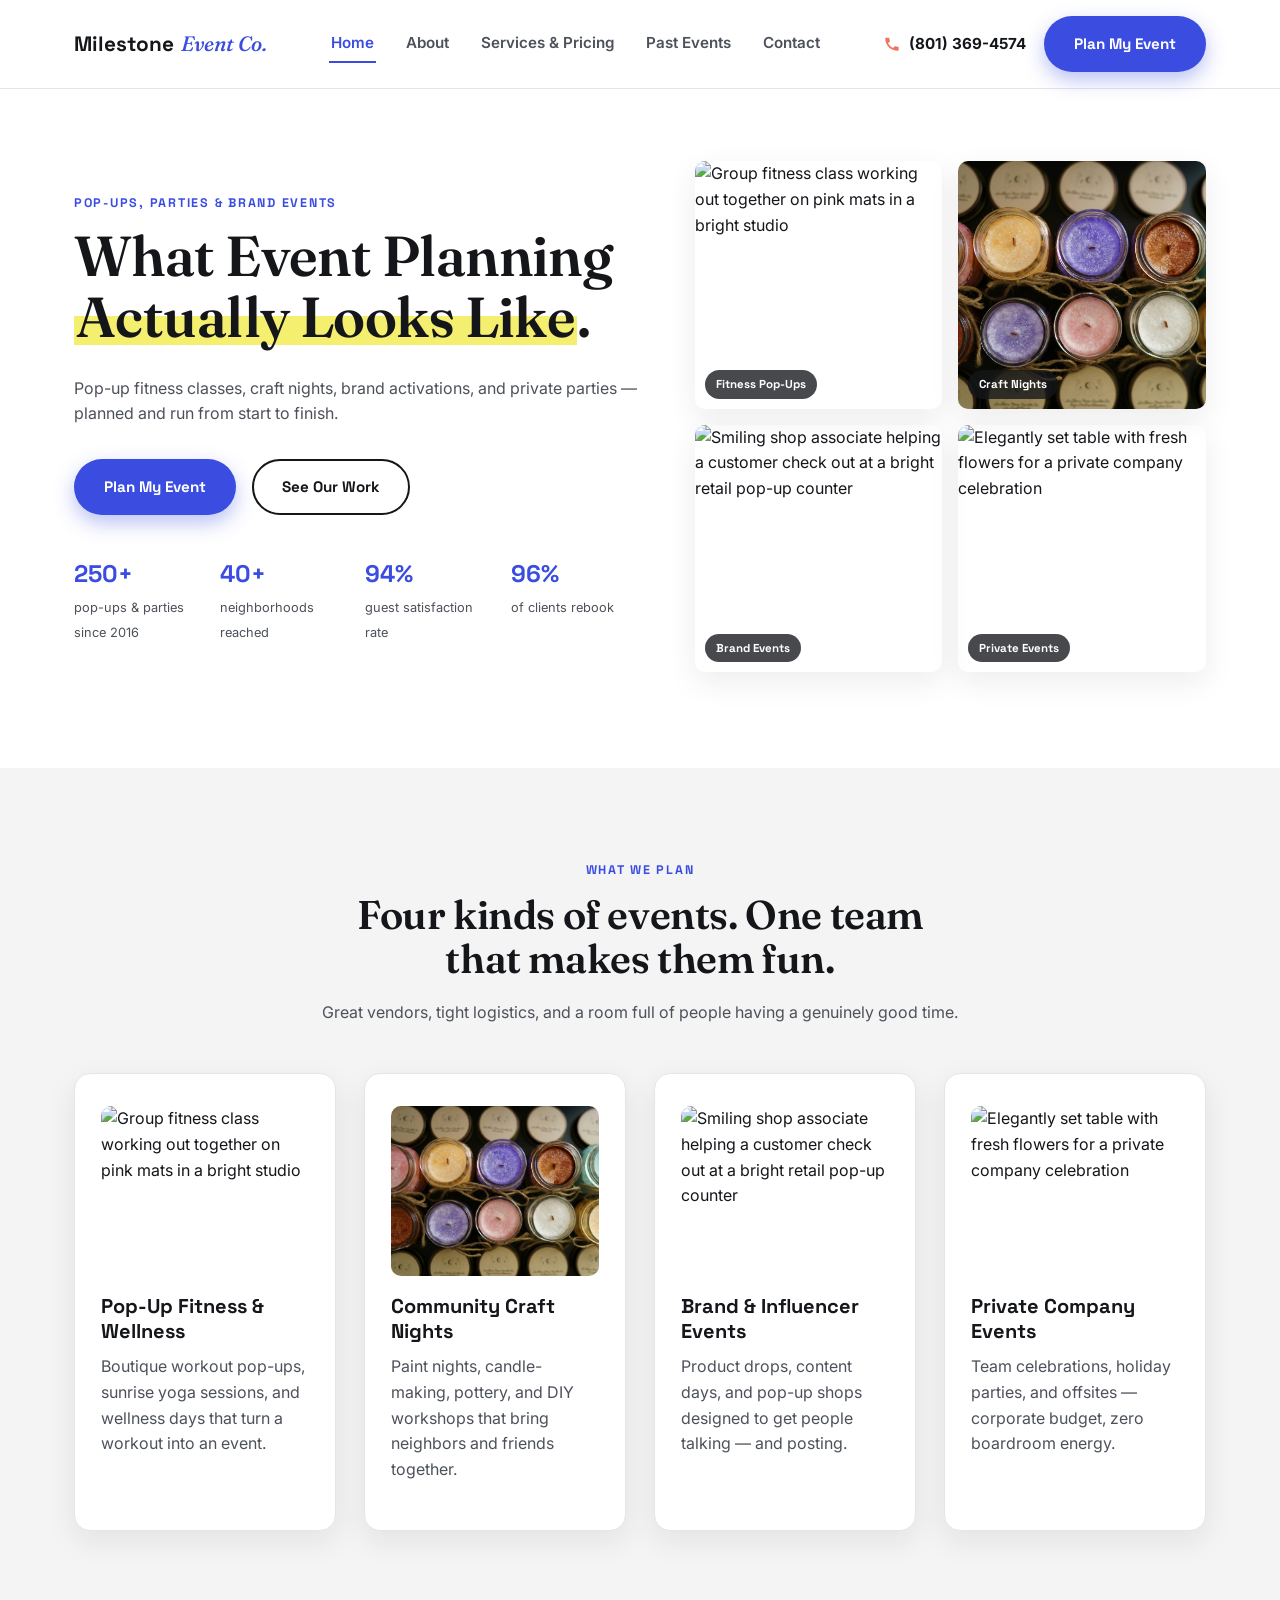
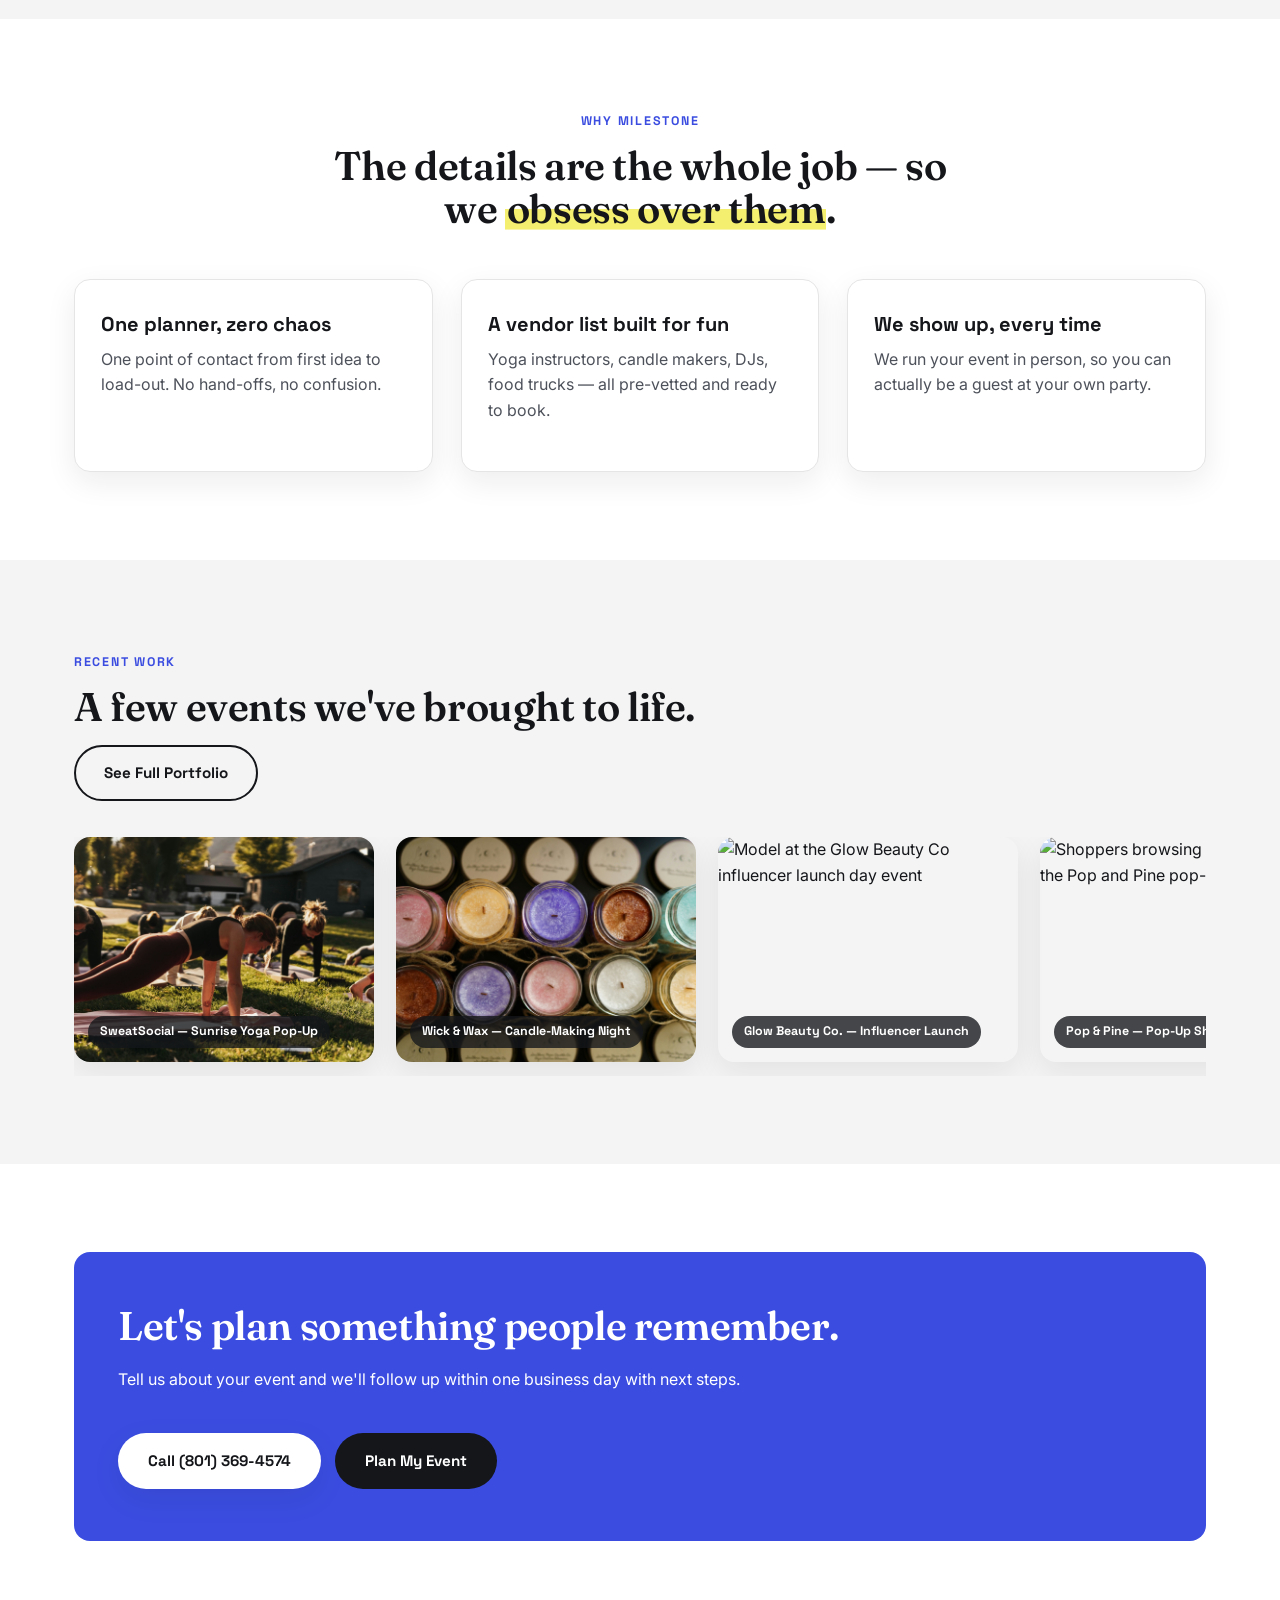
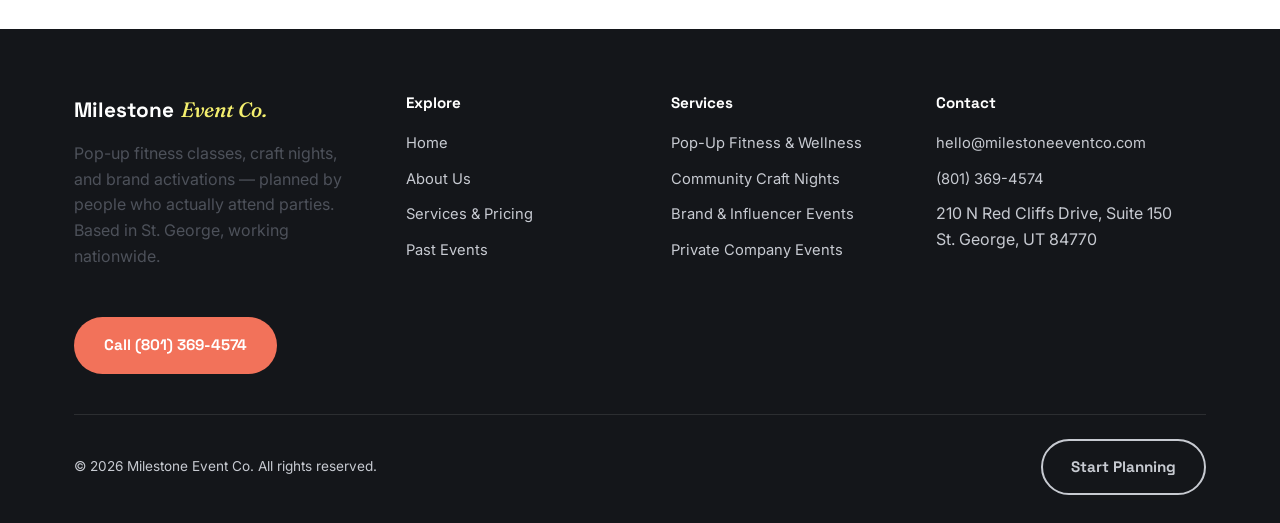
==== index.html @ f9e5a27f "Update business location to St. George, Utah Co-Authored-By: Claude Sonnet 5 <noreply@anthropic.com>" ====
<!DOCTYPE html>
<html lang="en">
<head>
<meta charset="UTF-8">
<meta name="viewport" content="width=device-width, initial-scale=1.0">
<title>Milestone Event Co. | Pop-Ups, Parties &amp; Brand Events</title>
<meta name="description" content="Milestone Event Co. plans pop-up fitness classes, community craft nights, and brand activations that feel like a party. Private company events too.">
<meta name="google-site-verification" content="Wu2BAzCYVOP_pH0JGXq1r_mnTehZ1h89uLr4vDbh1j0" />
<link rel="preconnect" href="https://fonts.googleapis.com">
<link rel="preconnect" href="https://fonts.gstatic.com" crossorigin>
<link href="https://fonts.googleapis.com/css2?family=Fraunces:ital,opsz,wght@0,9..144,500;0,9..144,600;0,9..144,700;1,9..144,500&family=Space+Grotesk:wght@500;700&family=Inter:wght@400;500;600;700;800&display=swap" rel="stylesheet">
<link rel="stylesheet" href="styles.css">
<!-- PostHog analytics -->
<script>
    !function(t,e){var o,n,p,r;e.__SV||(window.posthog=e,e._i=[],e.init=function(i,s,a){function g(t,e){var o=e.split(".");2==o.length&&(t=t[o[0]],e=o[1]),t[e]=function(){t.push([e].concat(Array.prototype.slice.call(arguments,0)))}}(p=t.createElement("script")).type="text/javascript",p.crossOrigin="anonymous",p.async=!0,p.src=s.api_host.replace(".i.posthog.com","-assets.i.posthog.com")+"/static/array.js",(r=t.getElementsByTagName("script")[0]).parentNode.insertBefore(p,r);var u=e;for(void 0!==a?u=e[a]=[]:a="posthog",u.people=u.people||[],Object.defineProperty(u,"toString",{configurable:!0,enumerable:!0,writable:!0,value:function(t){var e="posthog";return"posthog"!==a&&(e+="."+a),t||(e+=" (stub)"),e}}),Object.defineProperty(u.people,"toString",{configurable:!0,enumerable:!0,writable:!0,value:function(){return u.toString(1)+".people (stub)"}}),o="init capture register register_once register_for_session unregister unregister_for_session getFeatureFlag getFeatureFlagResult isFeatureEnabled reloadFeatureFlags updateEarlyAccessFeatureEnrollment getEarlyAccessFeatures on onFeatureFlags onSessionId getSurveys getActiveMatchingSurveys renderSurvey canRenderSurvey getNextSurveyStep identify setPersonProperties group resetGroups setPersonPropertiesForFlags resetPersonPropertiesForFlags setGroupPropertiesForFlags resetGroupPropertiesForFlags reset get_distinct_id getGroups get_session_id get_session_replay_url alias set_config startSessionRecording stopSessionRecording sessionRecordingStarted captureException loadToolbar get_property getSessionProperty createPersonProfile opt_in_capturing opt_out_capturing has_opted_in_capturing has_opted_out_capturing clear_opt_in_out_capturing debug".split(" "),n=0;n<o.length;n++)g(u,o[n]);e._i.push([i,s,a])},e.__SV=1)}(document,window.posthog||[]);
    posthog.init('phc_CGeLPRriMYPHBh3oSbFVDK2rGzqJ2pY398EgoeD2RhWU', {
        api_host: 'https://us.i.posthog.com',
        defaults: '2026-05-30',
        capture_pageview: false,
        capture_pageleave: true,
    })
    posthog.capture('$pageview')
</script>
</head>
<body>

<header class="site-header">
  <div class="container">
    <a href="index.html" class="logo"><span class="logo-bold">Milestone</span><span class="logo-italic">Event Co.</span></a>
    <nav class="main-nav">
      <a href="index.html" aria-current="page">Home</a>
      <a href="about.html">About</a>
      <a href="services.html">Services &amp; Pricing</a>
      <a href="past-events.html">Past Events</a>
      <a href="contact.html">Contact</a>
    </nav>
    <div class="header-actions">
      <a class="header-phone" href="tel:+18013694574">
        <svg viewBox="0 0 24 24"><path d="M6.6 10.8c1.4 2.8 3.8 5.1 6.6 6.6l2.2-2.2c.3-.3.7-.4 1-.2 1.1.4 2.3.6 3.5.6.6 0 1 .4 1 1V20c0 .6-.4 1-1 1C10.4 21 3 13.6 3 4.6c0-.6.4-1 1-1h3.5c.6 0 1 .4 1 1 0 1.2.2 2.4.6 3.5.1.4 0 .8-.3 1.1L6.6 10.8z"/></svg>
        <span class="phone-text">(801) 369-4574</span>
      </a>
      <a href="contact.html" class="btn btn-primary">Plan My Event</a>
      <button class="nav-toggle" aria-label="Toggle navigation" aria-expanded="false">
        <svg viewBox="0 0 24 24"><path d="M3 6h18v2H3zm0 5h18v2H3zm0 5h18v2H3z"/></svg>
      </button>
    </div>
  </div>
</header>

<main>

  <section class="hero">
    <div class="container">
      <div class="hero-copy">
        <span class="eyebrow">Pop-Ups, Parties &amp; Brand Events</span>
        <h1>What Event Planning <em class="hl">Actually Looks Like</em>.</h1>
        <p>Pop-up fitness classes, craft nights, brand activations, and private parties — planned and run from start to finish.</p>
        <div class="btn-row">
          <a href="contact.html" class="btn btn-primary">Plan My Event</a>
          <a href="past-events.html" class="btn btn-outline">See Our Work</a>
        </div>
        <div class="hero-stats">
          <div><strong data-count-to="250" data-count-suffix="+">0</strong><span>pop-ups &amp; parties since 2016</span></div>
          <div><strong data-count-to="40" data-count-suffix="+">0</strong><span>neighborhoods reached</span></div>
          <div><strong data-count-to="94" data-count-suffix="%">0</strong><span>guest satisfaction rate</span></div>
          <div><strong data-count-to="96" data-count-suffix="%">0</strong><span>of clients rebook</span></div>
        </div>
      </div>
      <div class="hero-collage">
        <div class="collage-item">
          <img src="https://images.unsplash.com/photo-1518611012118-696072aa579a?w=500&q=80&auto=format&fit=crop" alt="Group fitness class working out together on pink mats in a bright studio">
          <span>Fitness Pop-Ups</span>
        </div>
        <div class="collage-item">
          <img src="images/candle-jars.jpg" alt="Rows of hand-poured candles in colorful scents">
          <span>Craft Nights</span>
        </div>
        <div class="collage-item">
          <img src="https://images.unsplash.com/photo-1556742049-0cfed4f6a45d?w=500&q=80&auto=format&fit=crop" alt="Smiling shop associate helping a customer check out at a bright retail pop-up counter">
          <span>Brand Events</span>
        </div>
        <div class="collage-item">
          <img src="https://images.unsplash.com/photo-1511795409834-ef04bbd61622?w=500&q=80&auto=format&fit=crop" alt="Elegantly set table with fresh flowers for a private company celebration">
          <span>Private Events</span>
        </div>
      </div>
    </div>
  </section>

  <section class="section-tinted">
    <div class="container">
      <div class="section-head">
        <span class="eyebrow">What We Plan</span>
        <h2>Four kinds of events. One team that makes them fun.</h2>
        <p>Great vendors, tight logistics, and a room full of people having a genuinely good time.</p>
      </div>
      <div class="grid grid-4 reveal-stagger">
        <div class="card service-card">
          <img src="https://images.unsplash.com/photo-1518611012118-696072aa579a?w=600&q=80&auto=format&fit=crop" alt="Group fitness class working out together on pink mats in a bright studio">
          <h3>Pop-Up Fitness &amp; Wellness</h3>
          <p>Boutique workout pop-ups, sunrise yoga sessions, and wellness days that turn a workout into an event.</p>
        </div>
        <div class="card service-card">
          <img src="images/candle-jars.jpg" alt="Rows of hand-poured candles in colorful scents at a candle-making workshop">
          <h3>Community Craft Nights</h3>
          <p>Paint nights, candle-making, pottery, and DIY workshops that bring neighbors and friends together.</p>
        </div>
        <div class="card service-card">
          <img src="https://images.unsplash.com/photo-1556742049-0cfed4f6a45d?w=600&q=80&auto=format&fit=crop" alt="Smiling shop associate helping a customer check out at a bright retail pop-up counter">
          <h3>Brand &amp; Influencer Events</h3>
          <p>Product drops, content days, and pop-up shops designed to get people talking — and posting.</p>
        </div>
        <div class="card service-card">
          <img src="https://images.unsplash.com/photo-1511795409834-ef04bbd61622?w=600&q=80&auto=format&fit=crop" alt="Elegantly set table with fresh flowers for a private company celebration">
          <h3>Private Company Events</h3>
          <p>Team celebrations, holiday parties, and offsites — corporate budget, zero boardroom energy.</p>
        </div>
      </div>
    </div>
  </section>

  <section>
    <div class="container">
      <div class="section-head">
        <span class="eyebrow">Why Milestone</span>
        <h2>The details are the whole job — so we <em class="hl">obsess over them</em>.</h2>
      </div>
      <div class="grid grid-3 reveal-stagger">
        <div class="card">
          <h3>One planner, zero chaos</h3>
          <p>One point of contact from first idea to load-out. No hand-offs, no confusion.</p>
        </div>
        <div class="card">
          <h3>A vendor list built for fun</h3>
          <p>Yoga instructors, candle makers, DJs, food trucks — all pre-vetted and ready to book.</p>
        </div>
        <div class="card">
          <h3>We show up, every time</h3>
          <p>We run your event in person, so you can actually be a guest at your own party.</p>
        </div>
      </div>
    </div>
  </section>

  <section class="section-tinted">
    <div class="container">
      <div class="section-head align-left" style="display:flex;align-items:flex-end;justify-content:space-between;flex-wrap:wrap;gap:16px;margin-bottom:36px;">
        <div>
          <span class="eyebrow">Recent Work</span>
          <h2 style="margin-bottom:0;">A few events we've brought to life.</h2>
        </div>
        <a href="past-events.html" class="btn btn-outline">See Full Portfolio</a>
      </div>
      <div class="work-reel">
        <a href="past-events.html#sweatsocial">
          <img src="images/outdoor-yoga.jpg" alt="Group practicing yoga outdoors together in the morning sun at the SweatSocial pop-up">
          <span class="tag">SweatSocial — Sunrise Yoga Pop-Up</span>
        </a>
        <a href="past-events.html#wick-and-wax">
          <img src="images/candle-jars.jpg" alt="Rows of hand-poured candles in colorful scents at the Wick and Wax candle-making night">
          <span class="tag">Wick &amp; Wax — Candle-Making Night</span>
        </a>
        <a href="past-events.html#glow-beauty">
          <img src="https://images.unsplash.com/photo-1524504388940-b1c1722653e1?w=700&q=80&auto=format&fit=crop" alt="Model at the Glow Beauty Co influencer launch day event">
          <span class="tag">Glow Beauty Co. — Influencer Launch</span>
        </a>
        <a href="past-events.html#pop-and-pine">
          <img src="https://images.unsplash.com/photo-1555529669-e69e7aa0ba9a?w=700&q=80&auto=format&fit=crop" alt="Shoppers browsing a clothing rack at the Pop and Pine pop-up shop launch">
          <span class="tag">Pop &amp; Pine — Pop-Up Shop Launch</span>
        </a>
        <a href="past-events.html#nightcap-social">
          <img src="https://images.unsplash.com/photo-1516997121675-4c2d1684aa3e?w=700&q=80&auto=format&fit=crop" alt="Wine glasses set out with warm, colorful lounge lighting at the Nightcap Social rooftop mixer">
          <span class="tag">Nightcap Social — Rooftop Mixer</span>
        </a>
      </div>
    </div>
  </section>

  <section>
    <div class="container">
      <div class="cta-band reveal">
        <div>
          <h2>Let's plan something people remember.</h2>
          <p>Tell us about your event and we'll follow up within one business day with next steps.</p>
        </div>
        <div class="btn-row">
          <a href="tel:+18013694574" class="btn btn-light">Call (801) 369-4574</a>
          <a href="contact.html" class="btn" style="background:var(--ink);color:var(--ivory);">Plan My Event</a>
        </div>
      </div>
    </div>
  </section>

</main>

<footer class="site-footer">
  <div class="container">
    <div class="footer-grid">
      <div>
        <div class="logo"><span class="logo-bold">Milestone</span><span class="logo-italic">Event Co.</span></div>
        <p>Pop-up fitness classes, craft nights, and brand activations — planned by people who actually attend parties. Based in St. George, working nationwide.</p>
        <a href="tel:+18013694574" class="btn btn-sage mt-32">Call (801) 369-4574</a>
      </div>
      <div>
        <h4>Explore</h4>
        <ul class="footer-links">
          <li><a href="index.html">Home</a></li>
          <li><a href="about.html">About Us</a></li>
          <li><a href="services.html">Services &amp; Pricing</a></li>
          <li><a href="past-events.html">Past Events</a></li>
        </ul>
      </div>
      <div>
        <h4>Services</h4>
        <ul class="footer-links">
          <li><a href="services.html#fitness">Pop-Up Fitness &amp; Wellness</a></li>
          <li><a href="services.html#craft">Community Craft Nights</a></li>
          <li><a href="services.html#brand">Brand &amp; Influencer Events</a></li>
          <li><a href="services.html#private">Private Company Events</a></li>
        </ul>
      </div>
      <div>
        <h4>Contact</h4>
        <ul class="footer-links">
          <li><a href="mailto:hello@milestoneeventco.com">hello@milestoneeventco.com</a></li>
          <li><a href="tel:+18013694574">(801) 369-4574</a></li>
          <li>210 N Red Cliffs Drive, Suite 150<br>St. George, UT 84770</li>
        </ul>
      </div>
    </div>
    <div class="footer-bottom">
      <span>&copy; 2026 Milestone Event Co. All rights reserved.</span>
      <a href="contact.html" class="btn btn-outline">Start Planning</a>
    </div>
  </div>
</footer>

<script src="script.js"></script>
</body>
</html>
---- styles.css ----
/* ============ Milestone Event Co. — shared styles ============ */

:root {
  --cream: #ffffff;
  --cream-dark: #f4f4f4;
  --ivory: #ffffff;
  --ink: #14161a;
  --ink-soft: #4d515a;
  --cobalt: #3a4de0;
  --cobalt-dark: #2635b8;
  --cobalt-light: #e8ebfc;
  --coral: #f2725a;
  --coral-dark: #dc5940;
  --highlight: #f4ef6e;
  --highlight-dark: #e6df42;
  --border: #e5e5e5;
  --shadow: 0 10px 30px rgba(20, 22, 26, 0.08);
  --shadow-lg: 0 24px 55px rgba(20, 22, 26, 0.16);
  --radius: 16px;
  --radius-sm: 10px;
  --max-width: 1180px;
}

* { box-sizing: border-box; }

html { scroll-behavior: smooth; }

body {
  margin: 0;
  font-family: "Inter", -apple-system, BlinkMacSystemFont, "Segoe UI", sans-serif;
  background: var(--cream);
  color: var(--ink);
  line-height: 1.6;
  -webkit-font-smoothing: antialiased;
  overflow-x: hidden;
}

h1, h2 {
  font-family: "Fraunces", Georgia, "Times New Roman", serif;
  font-weight: 600;
  color: var(--ink);
  line-height: 1.08;
  letter-spacing: -0.01em;
  margin: 0 0 0.5em;
}
h3, h4 {
  font-family: "Space Grotesk", "Inter", sans-serif;
  font-weight: 700;
  color: var(--ink);
  line-height: 1.25;
  margin: 0 0 0.5em;
}

h1 { font-size: clamp(2.4rem, 4.4vw, 3.8rem); }
h2 { font-size: clamp(1.9rem, 3.2vw, 2.5rem); }
h3 { font-size: 1.25rem; }

p { margin: 0 0 1em; color: var(--ink-soft); }

a { color: inherit; text-decoration: none; }

img { max-width: 100%; display: block; }

.container {
  max-width: var(--max-width);
  margin: 0 auto;
  padding: 0 24px;
  position: relative;
}

.eyebrow {
  display: inline-block;
  font-family: "Space Grotesk", sans-serif;
  font-size: 0.78rem;
  letter-spacing: 0.14em;
  text-transform: uppercase;
  color: var(--cobalt);
  font-weight: 700;
  margin-bottom: 12px;
}

section { padding: 88px 0; position: relative; }
@media (max-width: 720px) {
  section { padding: 56px 0; }
}

/* ---------- Highlighter text swipe ---------- */
.hl {
  position: relative;
  display: inline;
  font-style: normal;
  background-image: linear-gradient(var(--highlight), var(--highlight));
  background-repeat: no-repeat;
  background-size: 0% 42%;
  background-position: 2% 86%;
  padding: 0 2px;
  transition: background-size 0.7s cubic-bezier(0.65, 0, 0.35, 1);
}
.hl.in-view { background-size: 100% 42%; }

/* ---------- Scroll reveal ---------- */
.reveal {
  opacity: 0;
  transform: translateY(22px);
  transition: opacity 0.6s ease, transform 0.6s ease;
}
.reveal.in-view { opacity: 1; transform: translateY(0); }
.reveal-stagger > * {
  opacity: 0;
  transform: translateY(22px);
  transition: opacity 0.6s ease, transform 0.6s ease;
}
.reveal-stagger.in-view > * { opacity: 1; transform: translateY(0); }
.reveal-stagger.in-view > *:nth-child(1) { transition-delay: 0.02s; }
.reveal-stagger.in-view > *:nth-child(2) { transition-delay: 0.10s; }
.reveal-stagger.in-view > *:nth-child(3) { transition-delay: 0.18s; }
.reveal-stagger.in-view > *:nth-child(4) { transition-delay: 0.26s; }
@media (prefers-reduced-motion: reduce) {
  .reveal, .reveal-stagger > *, .hl { transition: none !important; opacity: 1 !important; transform: none !important; background-size: 100% 42% !important; }
}

/* ---------- Buttons ---------- */
.btn {
  display: inline-flex;
  align-items: center;
  justify-content: center;
  gap: 8px;
  padding: 14px 28px;
  border-radius: 999px;
  font-family: "Space Grotesk", sans-serif;
  font-weight: 700;
  font-size: 0.95rem;
  border: 2px solid transparent;
  cursor: pointer;
  transition: transform 0.18s cubic-bezier(0.34, 1.56, 0.64, 1), box-shadow 0.18s ease, background 0.15s ease, color 0.15s ease;
  white-space: nowrap;
}
.btn:hover { transform: translateY(-2px) scale(1.02); }

.btn-primary {
  background: var(--cobalt);
  color: var(--ivory);
  box-shadow: 0 8px 20px rgba(58, 77, 224, 0.35);
}
.btn-primary:hover { background: var(--cobalt-dark); }

.btn-outline {
  background: transparent;
  border-color: var(--ink);
  color: var(--ink);
}
.btn-outline:hover { background: var(--ink); color: var(--ivory); }

.btn-light {
  background: var(--ivory);
  color: var(--ink);
  box-shadow: var(--shadow);
}
.btn-light:hover { background: var(--cream-dark); }

.btn-sage {
  background: var(--coral);
  color: var(--ivory);
}
.btn-sage:hover { background: var(--coral-dark); }

.btn-block { width: 100%; }

/* ---------- Header ---------- */
.site-header {
  position: sticky;
  top: 0;
  z-index: 100;
  background: rgba(255, 255, 255, 0.9);
  backdrop-filter: blur(8px);
  border-bottom: 1px solid var(--border);
}

.site-header .container {
  display: flex;
  align-items: center;
  justify-content: space-between;
  padding-top: 16px;
  padding-bottom: 16px;
  gap: 16px;
}

.logo {
  font-size: 1.3rem;
  color: var(--ink);
  display: flex;
  align-items: baseline;
  gap: 7px;
}
.logo .logo-bold {
  font-family: "Space Grotesk", sans-serif;
  font-weight: 700;
}
.logo .logo-italic {
  font-family: "Fraunces", serif;
  font-style: italic;
  font-weight: 500;
  color: var(--cobalt);
}

.main-nav {
  display: flex;
  align-items: center;
  gap: 28px;
}

.main-nav a {
  font-weight: 600;
  font-size: 0.95rem;
  color: var(--ink-soft);
  padding: 6px 2px;
  border-bottom: 2px solid transparent;
  transition: color 0.15s ease, border-color 0.15s ease;
}
.main-nav a:hover,
.main-nav a[aria-current="page"] {
  color: var(--cobalt);
  border-color: var(--cobalt);
}

.header-actions {
  display: flex;
  align-items: center;
  gap: 18px;
}

.header-phone {
  display: flex;
  align-items: center;
  gap: 8px;
  font-weight: 700;
  font-size: 0.95rem;
  color: var(--ink);
}
.header-phone svg { width: 18px; height: 18px; fill: var(--coral); }

.nav-toggle {
  display: none;
  background: none;
  border: none;
  cursor: pointer;
  padding: 6px;
}
.nav-toggle svg { width: 28px; height: 28px; fill: var(--ink); }

@media (max-width: 880px) {
  .main-nav {
    position: absolute;
    top: 100%;
    left: 0;
    right: 0;
    background: var(--ivory);
    flex-direction: column;
    align-items: flex-start;
    gap: 0;
    padding: 8px 24px 20px;
    border-bottom: 1px solid var(--border);
    box-shadow: var(--shadow);
    display: none;
  }
  .main-nav.open { display: flex; }
  .main-nav a { width: 100%; padding: 12px 0; border-bottom: 1px solid var(--border); }
  .header-phone span.phone-text { display: none; }
  .nav-toggle { display: inline-flex; }
  .header-actions { gap: 10px; }
}

@media (max-width: 480px) {
  .logo { font-size: 1.1rem; }
  .header-actions .btn.btn-primary { display: none; }
}

/* ---------- Hero ---------- */
.hero {
  padding: 72px 0 96px;
  position: relative;
}
.hero .container {
  display: grid;
  grid-template-columns: 1.05fr 0.95fr;
  gap: 56px;
  align-items: center;
}
.hero-copy .btn-row {
  display: flex;
  gap: 16px;
  flex-wrap: wrap;
  margin-top: 32px;
}

.hero-stats {
  display: grid;
  grid-template-columns: repeat(4, 1fr);
  gap: 18px;
  margin-top: 40px;
}
.hero-stats div strong {
  display: block;
  font-family: "Space Grotesk", sans-serif;
  font-size: 1.5rem;
  font-weight: 700;
  color: var(--cobalt);
}
.hero-stats div span { font-size: 0.8rem; color: var(--ink-soft); }

@media (max-width: 560px) {
  .hero-stats { grid-template-columns: repeat(2, 1fr); row-gap: 24px; }
}

/* Hero image collage */
.hero-collage {
  display: grid;
  grid-template-columns: repeat(2, 1fr);
  gap: 16px;
}
.hero-collage .collage-item {
  position: relative;
  border-radius: var(--radius-sm);
  overflow: hidden;
  aspect-ratio: 1 / 1;
  box-shadow: var(--shadow);
}
.hero-collage .collage-item img { width: 100%; height: 100%; object-fit: cover; transition: transform 0.4s ease; }
.hero-collage .collage-item:hover img { transform: scale(1.08); }
.hero-collage .collage-item span {
  position: absolute;
  left: 10px;
  bottom: 10px;
  background: rgba(20, 22, 26, 0.78);
  color: var(--ivory);
  font-family: "Space Grotesk", sans-serif;
  font-size: 0.72rem;
  font-weight: 700;
  padding: 5px 11px;
  border-radius: 999px;
}

@media (max-width: 880px) {
  .hero .container { grid-template-columns: 1fr; }
  .hero { padding: 20px 0 24px; }
  .hero-copy {
    display: flex;
    flex-direction: column;
    justify-content: space-between;
    min-height: calc(100vh - 120px);
    min-height: calc(100svh - 120px);
  }
  .hero-stats { display: none; }
  .hero-copy h1 { font-size: clamp(2.8rem, 12vw, 3.6rem); margin: 0; }
  .hero-copy > p { display: none; }
  .hero-copy .eyebrow { margin-bottom: 0; }
  .hero-copy .btn-row {
    margin-top: 0;
    flex-wrap: nowrap;
    gap: 10px;
  }
  .hero-copy .btn-row .btn {
    flex: 1 1 0;
    min-width: 0;
    padding: 16px 10px;
    font-size: 0.95rem;
    white-space: nowrap;
  }
}

/* ---------- Page header (non-home) ---------- */
.page-hero {
  padding: 72px 0 60px;
  text-align: center;
}
.page-hero p.lead {
  max-width: 640px;
  margin: 0 auto;
  font-size: 1.1rem;
}

/* ---------- Cards / grid ---------- */
.grid {
  display: grid;
  gap: 28px;
}
.grid-4 { grid-template-columns: repeat(4, 1fr); }
.grid-3 { grid-template-columns: repeat(3, 1fr); }
.grid-2 { grid-template-columns: repeat(2, 1fr); }

@media (max-width: 980px) {
  .grid-4 { grid-template-columns: repeat(2, 1fr); }
  .grid-3 { grid-template-columns: repeat(2, 1fr); }
}
@media (max-width: 640px) {
  .grid-4, .grid-3, .grid-2 { grid-template-columns: 1fr; }
}

.card {
  background: var(--ivory);
  border-radius: var(--radius);
  padding: 32px 26px;
  box-shadow: var(--shadow);
  border: 1px solid var(--border);
  transition: transform 0.25s cubic-bezier(0.22, 1, 0.36, 1), box-shadow 0.25s ease, border-color 0.25s ease;
}
.card:hover {
  transform: translateY(-6px);
  box-shadow: var(--shadow-lg);
  border-color: var(--cobalt);
}

.service-card .icon {
  width: 52px;
  height: 52px;
  border-radius: 14px;
  background: var(--cobalt-light);
  display: flex;
  align-items: center;
  justify-content: center;
  margin-bottom: 18px;
}
.service-card .icon svg { width: 26px; height: 26px; fill: var(--cobalt); }
.service-card img {
  border-radius: var(--radius-sm);
  height: 170px;
  width: 100%;
  object-fit: cover;
  margin-bottom: 18px;
  transition: transform 0.4s ease;
}
.service-card:hover img { transform: scale(1.04); }

/* ---------- Section variants ---------- */
.section-tinted { background: var(--cream-dark); }
.section-dark {
  background: var(--ink);
  color: var(--ivory);
}
.section-dark h2, .section-dark h3 { color: var(--ivory); }
.section-dark p { color: #c7cad1; }

.section-head {
  max-width: 640px;
  margin: 0 auto 48px;
  text-align: center;
}
.section-head.align-left { margin-left: 0; text-align: left; }

/* ---------- Strip / featured work reel ---------- */
.work-reel {
  display: flex;
  gap: 22px;
  overflow-x: auto;
  padding-bottom: 14px;
  scroll-snap-type: x proximity;
  scrollbar-width: thin;
  scrollbar-color: var(--cobalt) var(--cream-dark);
}
.work-reel a {
  position: relative;
  border-radius: var(--radius);
  overflow: hidden;
  flex: 0 0 300px;
  aspect-ratio: 4/3;
  display: block;
  box-shadow: var(--shadow);
  scroll-snap-align: start;
}
.work-reel img { width: 100%; height: 100%; object-fit: cover; transition: transform 0.4s ease; }
.work-reel a:hover img { transform: scale(1.06); }
.work-reel .tag {
  position: absolute;
  left: 14px; bottom: 14px;
  background: rgba(20, 22, 26, 0.78);
  color: var(--ivory);
  font-family: "Space Grotesk", sans-serif;
  font-size: 0.78rem;
  font-weight: 700;
  padding: 6px 12px;
  border-radius: 999px;
}

/* ---------- CTA band ---------- */
.cta-band {
  background: var(--cobalt);
  color: var(--ivory);
  border-radius: var(--radius);
  padding: 52px 44px;
  display: flex;
  align-items: center;
  justify-content: space-between;
  gap: 24px;
  flex-wrap: wrap;
}
.cta-band h2, .cta-band p { color: var(--ivory); }
.cta-band .btn-row { display: flex; gap: 14px; flex-wrap: wrap; }

/* ---------- Team ---------- */
.team-card img {
  border-radius: var(--radius);
  height: 220px;
  width: 100%;
  object-fit: cover;
  margin-bottom: 18px;
  transition: transform 0.4s ease;
}
.team-card:hover img { transform: scale(1.03); }
.team-card .role { color: var(--cobalt); font-family: "Space Grotesk", sans-serif; font-weight: 700; font-size: 0.82rem; text-transform: uppercase; letter-spacing: 0.05em; margin-bottom: 10px; }

/* ---------- Values list ---------- */
.values-grid { display: grid; grid-template-columns: repeat(3, 1fr); gap: 24px; }
@media (max-width: 720px) { .values-grid { grid-template-columns: 1fr; } }
.value-item { display: flex; gap: 14px; align-items: flex-start; }
.value-item .num {
  font-family: "Space Grotesk", sans-serif;
  font-size: 1.4rem;
  color: var(--coral);
  font-weight: 700;
}

/* ---------- Pricing ---------- */
.pricing-grid { display: grid; grid-template-columns: repeat(3, 1fr); gap: 28px; align-items: stretch; }
@media (max-width: 980px) { .pricing-grid { grid-template-columns: 1fr; } }

.price-card {
  background: var(--ivory);
  border-radius: var(--radius);
  padding: 36px 30px;
  box-shadow: var(--shadow);
  border: 1px solid var(--border);
  display: flex;
  flex-direction: column;
  transition: transform 0.25s cubic-bezier(0.22, 1, 0.36, 1), box-shadow 0.25s ease;
}
.price-card:hover { transform: translateY(-6px); box-shadow: var(--shadow-lg); }
.price-card.featured {
  background: var(--ink);
  color: var(--ivory);
  transform: scale(1.03);
  box-shadow: var(--shadow-lg);
  border: none;
}
.price-card.featured:hover { transform: scale(1.03) translateY(-6px); }
.price-card.featured h3, .price-card.featured .price { color: var(--ivory); }
.price-card.featured p { color: #c7cad1; }
.price-card.featured li { color: #e4e5e9; }
.price-card .badge {
  align-self: flex-start;
  background: var(--highlight);
  color: var(--ink);
  font-family: "Space Grotesk", sans-serif;
  font-size: 0.72rem;
  font-weight: 700;
  text-transform: uppercase;
  letter-spacing: 0.06em;
  padding: 5px 12px;
  border-radius: 999px;
  margin-bottom: 14px;
}
.price-card .price {
  font-family: "Space Grotesk", sans-serif;
  font-size: 2.3rem;
  font-weight: 700;
  color: var(--cobalt);
  margin: 6px 0 4px;
}
.price-card .price small { font-size: 0.9rem; font-weight: 400; color: var(--ink-soft); }
.price-card ul { list-style: none; padding: 0; margin: 22px 0 28px; flex-grow: 1; }
.price-card li {
  padding: 9px 0;
  border-bottom: 1px solid var(--border);
  font-size: 0.94rem;
  display: flex;
  gap: 10px;
}
.price-card.featured li { border-color: rgba(255,255,255,0.15); }
.price-card li svg { width: 18px; height: 18px; flex-shrink: 0; fill: var(--coral); margin-top: 2px; }

.addons-grid { display: grid; grid-template-columns: repeat(2, 1fr); gap: 18px; }
@media (max-width: 720px) { .addons-grid { grid-template-columns: 1fr; } }
.addon-item {
  display: flex;
  justify-content: space-between;
  align-items: center;
  background: var(--ivory);
  border: 1px solid var(--border);
  border-radius: var(--radius-sm);
  padding: 18px 22px;
  transition: border-color 0.2s ease, transform 0.2s ease;
}
.addon-item:hover { border-color: var(--cobalt); transform: translateX(4px); }
.addon-item .addon-price { color: var(--cobalt); font-family: "Space Grotesk", sans-serif; font-weight: 700; white-space: nowrap; margin-left: 16px; }

/* ---------- Portfolio ---------- */
.portfolio-grid { display: grid; grid-template-columns: repeat(3, 1fr); gap: 30px; }
@media (max-width: 980px) { .portfolio-grid { grid-template-columns: repeat(2, 1fr); } }
@media (max-width: 640px) { .portfolio-grid { grid-template-columns: 1fr; } }

.portfolio-card {
  background: var(--ivory);
  border-radius: var(--radius);
  overflow: hidden;
  box-shadow: var(--shadow);
  border: 1px solid var(--border);
  transition: transform 0.25s cubic-bezier(0.22, 1, 0.36, 1), box-shadow 0.25s ease, border-color 0.25s ease;
}
.portfolio-card:hover { transform: translateY(-6px); box-shadow: var(--shadow-lg); border-color: var(--cobalt); }
.portfolio-card button.thumb {
  border: none;
  padding: 0;
  margin: 0;
  cursor: zoom-in;
  width: 100%;
  aspect-ratio: 4/3;
  overflow: hidden;
  display: block;
  background: none;
  position: relative;
}
.portfolio-card button.thumb::after {
  content: "";
  position: absolute;
  inset: 0;
  background: var(--cobalt);
  opacity: 0;
  transition: opacity 0.3s ease;
}
.portfolio-card button.thumb:hover::after { opacity: 0.14; }
.portfolio-card img { width: 100%; height: 100%; object-fit: cover; transition: transform 0.4s ease; }
.portfolio-card button.thumb:hover img { transform: scale(1.06); }
.portfolio-body { padding: 22px 22px 26px; }
.portfolio-body .meta {
  display: flex;
  justify-content: space-between;
  font-family: "Space Grotesk", sans-serif;
  font-size: 0.78rem;
  text-transform: uppercase;
  letter-spacing: 0.05em;
  color: var(--cobalt);
  font-weight: 700;
  margin-bottom: 8px;
}

/* Lightbox */
.lightbox {
  position: fixed;
  inset: 0;
  background: rgba(15, 16, 20, 0.9);
  display: none;
  align-items: center;
  justify-content: center;
  z-index: 1000;
  padding: 40px 20px;
}
.lightbox.open { display: flex; }
.lightbox figure {
  max-width: 900px;
  width: 100%;
  margin: 0;
  background: var(--ivory);
  border-radius: var(--radius);
  overflow: hidden;
}
.lightbox img { width: 100%; max-height: 62vh; object-fit: cover; }
.lightbox figcaption { padding: 22px 26px; }
.lightbox figcaption h3 { margin-bottom: 6px; }
.lightbox-close {
  position: absolute;
  top: 26px; right: 26px;
  background: var(--ivory);
  border: none;
  border-radius: 50%;
  width: 44px; height: 44px;
  cursor: pointer;
  display: flex;
  align-items: center;
  justify-content: center;
  transition: transform 0.2s ease;
}
.lightbox-close:hover { transform: rotate(90deg); }
.lightbox-close svg { width: 20px; height: 20px; }

/* ---------- About story ---------- */
.story-grid {
  display: grid;
  grid-template-columns: 0.9fr 1.1fr;
  gap: 56px;
  align-items: center;
}
.story-grid img { border-radius: var(--radius); box-shadow: var(--shadow-lg); width: 100%; aspect-ratio: 1 / 1; object-fit: cover; object-position: bottom; }
@media (max-width: 880px) { .story-grid { grid-template-columns: 1fr; } }

/* ---------- Contact ---------- */
.contact-layout {
  display: grid;
  grid-template-columns: 0.8fr 1.4fr;
  gap: 48px;
  align-items: flex-start;
}
@media (max-width: 940px) {
  .contact-layout { grid-template-columns: 1fr; }
  .contact-form-wrap { order: -1; }
}

.contact-info-list { display: flex; flex-direction: column; gap: 22px; margin-top: 28px; }
.contact-info-item { display: flex; gap: 16px; align-items: flex-start; }
.contact-info-item .icon {
  width: 44px; height: 44px; flex-shrink: 0;
  border-radius: 12px;
  background: var(--cobalt-light);
  display: flex; align-items: center; justify-content: center;
}
.contact-info-item .icon svg { width: 20px; height: 20px; fill: var(--cobalt); }
.contact-info-item strong { display: block; margin-bottom: 2px; }

.map-block {
  margin-top: 28px;
  border-radius: var(--radius);
  overflow: hidden;
  border: 1px solid var(--border);
  box-shadow: var(--shadow);
}
.map-block .map-visual {
  height: 220px;
  background: linear-gradient(135deg, var(--coral) 0%, var(--coral-dark) 100%);
  position: relative;
  display: flex;
  align-items: center;
  justify-content: center;
}
.map-block .map-visual svg { width: 44px; height: 44px; fill: var(--ivory); }
.map-block .map-caption { padding: 16px 20px; background: var(--ivory); font-size: 0.9rem; }

.contact-form {
  background: var(--ivory);
  border-radius: var(--radius);
  padding: 36px;
  box-shadow: var(--shadow);
  border: 1px solid var(--border);
}
.form-row { display: grid; grid-template-columns: 1fr 1fr; gap: 18px; }
@media (max-width: 560px) { .form-row { grid-template-columns: 1fr; } }

.field { margin-bottom: 20px; }
.field label {
  display: block;
  font-weight: 700;
  font-size: 0.88rem;
  margin-bottom: 7px;
}
.field input,
.field select,
.field textarea {
  width: 100%;
  padding: 13px 14px;
  border-radius: var(--radius-sm);
  border: 1.5px solid var(--border);
  background: var(--cream);
  font-family: inherit;
  font-size: 0.96rem;
  color: var(--ink);
  transition: border-color 0.15s ease;
}
.field input:focus,
.field select:focus,
.field textarea:focus {
  outline: none;
  border-color: var(--cobalt);
}
.field .error-msg {
  display: none;
  color: var(--coral-dark);
  font-size: 0.82rem;
  margin-top: 6px;
}
.field.invalid input,
.field.invalid select,
.field.invalid textarea { border-color: var(--coral-dark); }
.field.invalid .error-msg { display: block; }

.form-success {
  display: none;
  text-align: center;
  padding: 40px 10px;
}
.form-success.show { display: block; }
.form-success .icon-circle {
  width: 64px; height: 64px;
  border-radius: 50%;
  background: var(--coral);
  display: flex; align-items: center; justify-content: center;
  margin: 0 auto 20px;
}
.form-success .icon-circle svg { width: 30px; height: 30px; fill: var(--ivory); }
.contact-form.hide-form { display: none; }

.hours-table { width: 100%; border-collapse: collapse; margin-top: 8px; }
.hours-table td { padding: 6px 0; font-size: 0.92rem; color: var(--ink-soft); }
.hours-table td:last-child { text-align: right; font-weight: 600; color: var(--ink); }

/* ---------- FAQ ---------- */
.faq-item {
  border-bottom: 1px solid var(--border);
  padding: 20px 0;
}
.faq-item summary {
  cursor: pointer;
  font-weight: 700;
  font-family: "Space Grotesk", sans-serif;
  font-size: 1.05rem;
  list-style: none;
  display: flex;
  justify-content: space-between;
  align-items: center;
}
.faq-item summary::-webkit-details-marker { display: none; }
.faq-item summary .plus { font-size: 1.4rem; color: var(--cobalt); transition: transform 0.2s ease; }
.faq-item[open] summary .plus { transform: rotate(45deg); }
.faq-item p { margin-top: 12px; }

/* ---------- Footer ---------- */
.site-footer {
  background: var(--ink);
  color: #c7cad1;
  padding: 64px 0 28px;
}
.footer-grid {
  display: grid;
  grid-template-columns: 1.3fr 1fr 1fr 1.2fr;
  gap: 40px;
  padding-bottom: 40px;
  border-bottom: 1px solid rgba(255,255,255,0.1);
}
@media (max-width: 880px) { .footer-grid { grid-template-columns: 1fr 1fr; } }
@media (max-width: 560px) { .footer-grid { grid-template-columns: 1fr; } }

.footer-grid h4 { color: var(--ivory); font-size: 0.95rem; margin-bottom: 18px; }
.footer-grid .logo { color: var(--ivory); margin-bottom: 14px; }
.footer-grid .logo .logo-italic { color: var(--highlight); }
.footer-links { list-style: none; padding: 0; margin: 0; display: flex; flex-direction: column; gap: 10px; }
.footer-links a { font-size: 0.92rem; transition: color 0.15s ease; }
.footer-links a:hover { color: var(--highlight); }
.footer-bottom {
  display: flex;
  justify-content: space-between;
  align-items: center;
  flex-wrap: wrap;
  gap: 12px;
  padding-top: 24px;
  font-size: 0.85rem;
}

.footer-bottom .btn-outline { border-color: #c7cad1; color: #c7cad1; }
.footer-bottom .btn-outline:hover { background: var(--ivory); color: var(--ink); border-color: var(--ivory); }

/* ---------- Utility ---------- */
.text-center { text-align: center; }
.mt-32 { margin-top: 32px; }
.mt-48 { margin-top: 48px; }
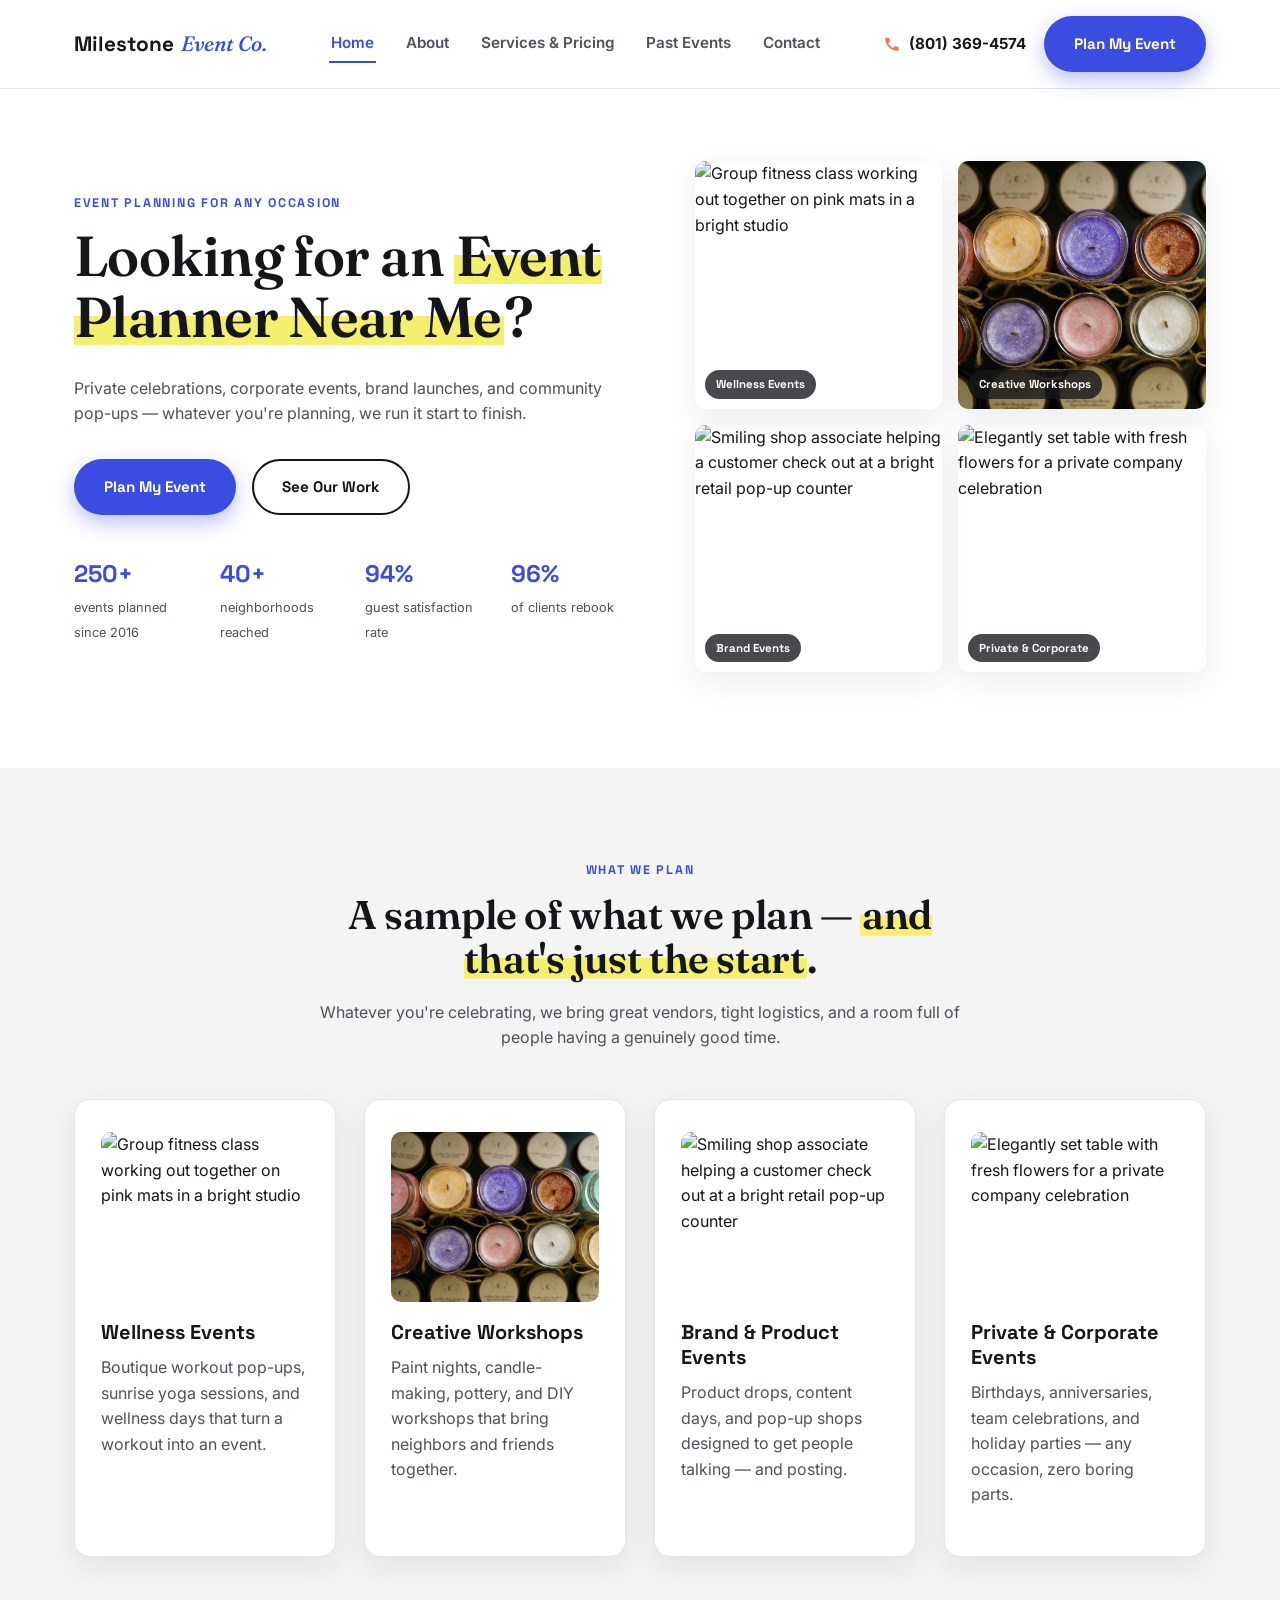
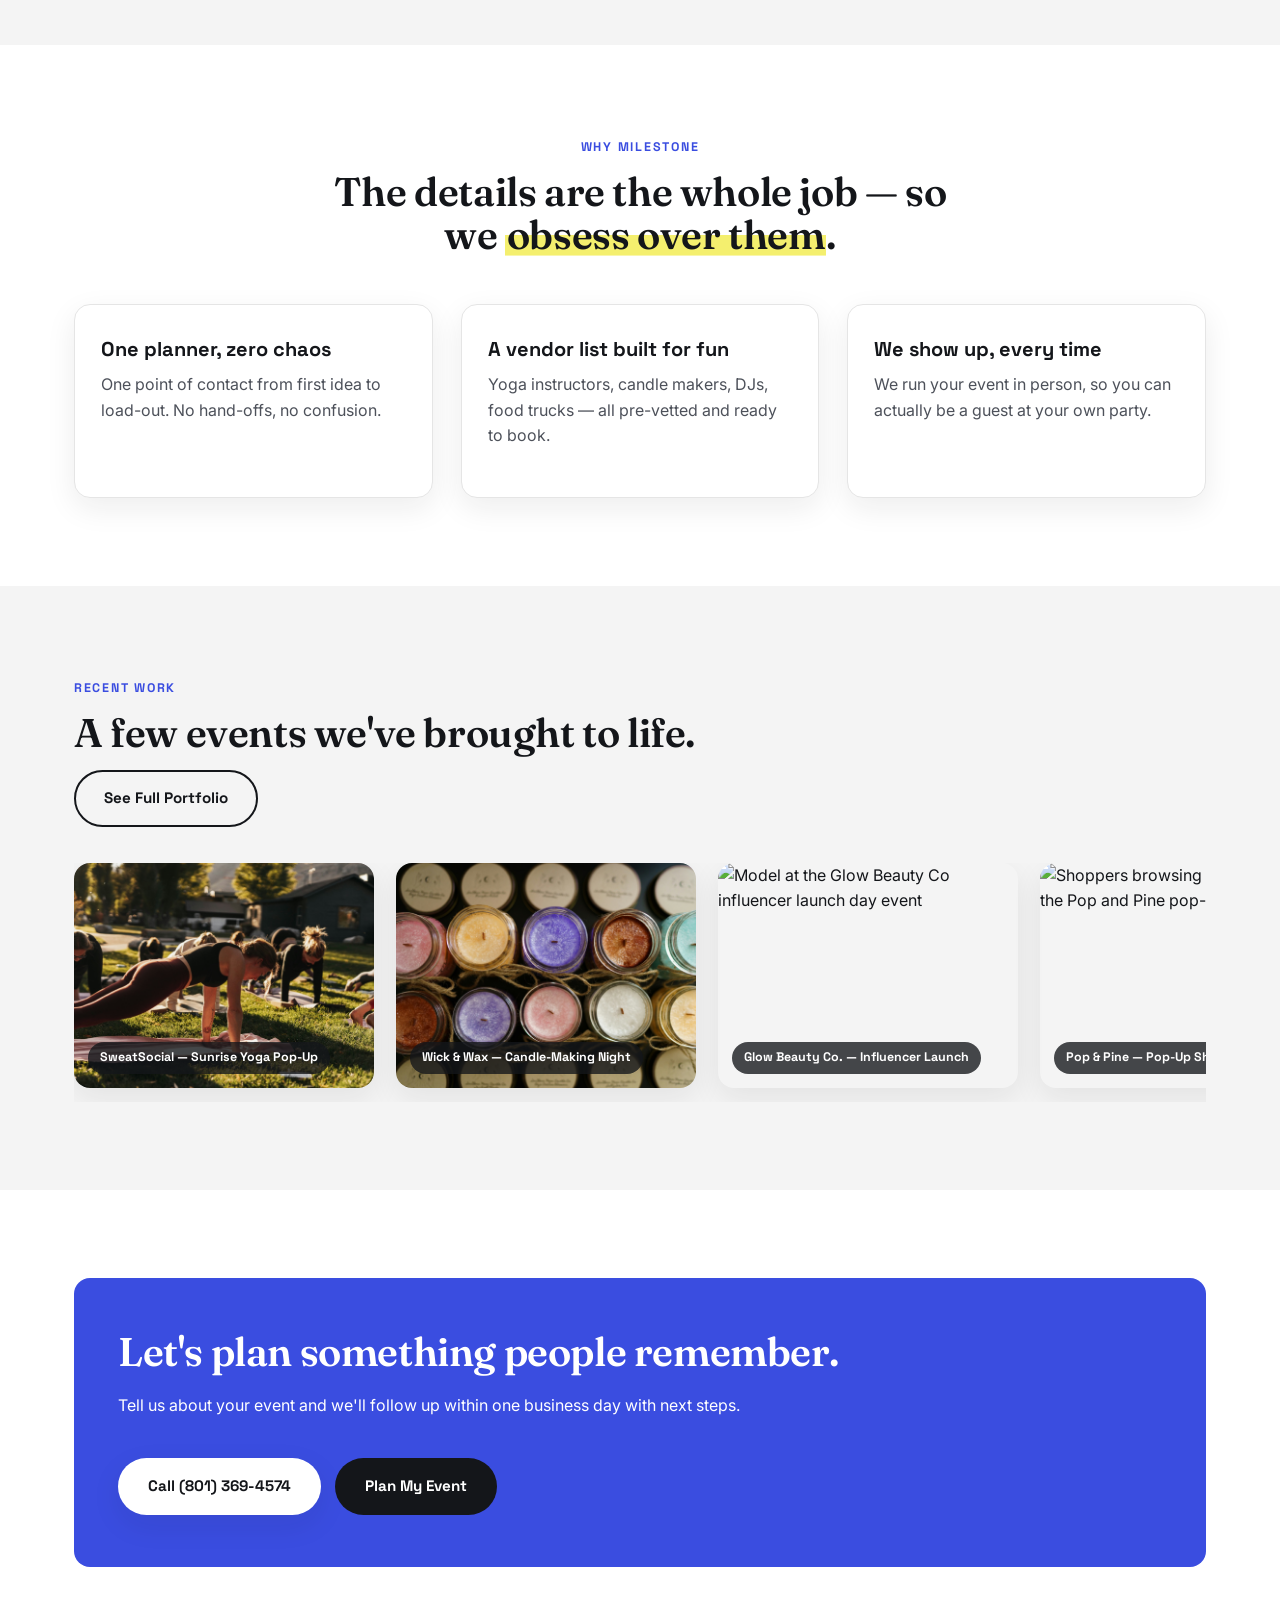
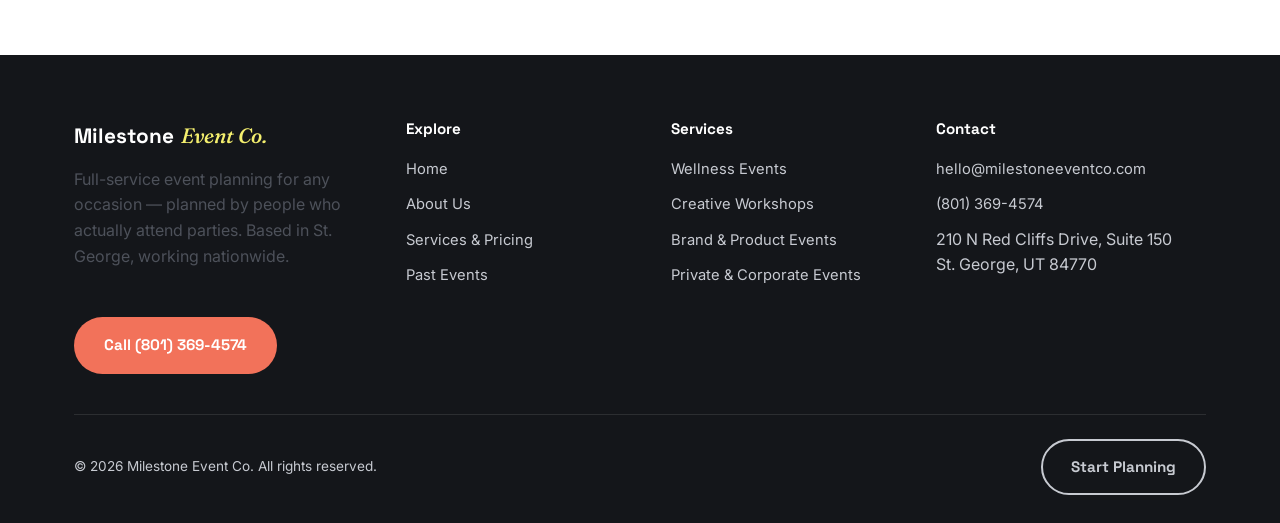
==== commit bc79c179: "Broaden site positioning from specific event types to any occasion Replace the narrow "pop-up fitnes" ====
--- a/index.html
+++ b/index.html
@@ -3,8 +3,8 @@
 <head>
 <meta charset="UTF-8">
 <meta name="viewport" content="width=device-width, initial-scale=1.0">
-<title>Milestone Event Co. | Pop-Ups, Parties &amp; Brand Events</title>
-<meta name="description" content="Milestone Event Co. plans pop-up fitness classes, community craft nights, and brand activations that feel like a party. Private company events too.">
+<title>Event Planner for Any Occasion | St. George, UT</title>
+<meta name="description" content="Milestone Event Co. plans any kind of event in St. George, Utah — private celebrations, corporate gatherings, brand launches, and community pop-ups.">
 <meta name="google-site-verification" content="Wu2BAzCYVOP_pH0JGXq1r_mnTehZ1h89uLr4vDbh1j0" />
 <link rel="preconnect" href="https://fonts.googleapis.com">
 <link rel="preconnect" href="https://fonts.gstatic.com" crossorigin>
@@ -52,15 +52,15 @@
   <section class="hero">
     <div class="container">
       <div class="hero-copy">
-        <span class="eyebrow">Pop-Ups, Parties &amp; Brand Events</span>
-        <h1>What Event Planning <em class="hl">Actually Looks Like</em>.</h1>
-        <p>Pop-up fitness classes, craft nights, brand activations, and private parties — planned and run from start to finish.</p>
+        <span class="eyebrow">Event Planning for Any Occasion</span>
+        <h1>Looking for an <em class="hl">Event Planner Near Me</em>?</h1>
+        <p>Private celebrations, corporate events, brand launches, and community pop-ups — whatever you're planning, we run it start to finish.</p>
         <div class="btn-row">
           <a href="contact.html" class="btn btn-primary">Plan My Event</a>
           <a href="past-events.html" class="btn btn-outline">See Our Work</a>
         </div>
         <div class="hero-stats">
-          <div><strong data-count-to="250" data-count-suffix="+">0</strong><span>pop-ups &amp; parties since 2016</span></div>
+          <div><strong data-count-to="250" data-count-suffix="+">0</strong><span>events planned since 2016</span></div>
           <div><strong data-count-to="40" data-count-suffix="+">0</strong><span>neighborhoods reached</span></div>
           <div><strong data-count-to="94" data-count-suffix="%">0</strong><span>guest satisfaction rate</span></div>
           <div><strong data-count-to="96" data-count-suffix="%">0</strong><span>of clients rebook</span></div>
@@ -69,11 +69,11 @@
       <div class="hero-collage">
         <div class="collage-item">
           <img src="https://images.unsplash.com/photo-1518611012118-696072aa579a?w=500&q=80&auto=format&fit=crop" alt="Group fitness class working out together on pink mats in a bright studio">
-          <span>Fitness Pop-Ups</span>
+          <span>Wellness Events</span>
         </div>
         <div class="collage-item">
           <img src="images/candle-jars.jpg" alt="Rows of hand-poured candles in colorful scents">
-          <span>Craft Nights</span>
+          <span>Creative Workshops</span>
         </div>
         <div class="collage-item">
           <img src="https://images.unsplash.com/photo-1556742049-0cfed4f6a45d?w=500&q=80&auto=format&fit=crop" alt="Smiling shop associate helping a customer check out at a bright retail pop-up counter">
@@ -81,7 +81,7 @@
         </div>
         <div class="collage-item">
           <img src="https://images.unsplash.com/photo-1511795409834-ef04bbd61622?w=500&q=80&auto=format&fit=crop" alt="Elegantly set table with fresh flowers for a private company celebration">
-          <span>Private Events</span>
+          <span>Private &amp; Corporate</span>
         </div>
       </div>
     </div>
@@ -91,29 +91,29 @@
     <div class="container">
       <div class="section-head">
         <span class="eyebrow">What We Plan</span>
-        <h2>Four kinds of events. One team that makes them fun.</h2>
-        <p>Great vendors, tight logistics, and a room full of people having a genuinely good time.</p>
+        <h2>A sample of what we plan — <em class="hl">and that's just the start</em>.</h2>
+        <p>Whatever you're celebrating, we bring great vendors, tight logistics, and a room full of people having a genuinely good time.</p>
       </div>
       <div class="grid grid-4 reveal-stagger">
         <div class="card service-card">
           <img src="https://images.unsplash.com/photo-1518611012118-696072aa579a?w=600&q=80&auto=format&fit=crop" alt="Group fitness class working out together on pink mats in a bright studio">
-          <h3>Pop-Up Fitness &amp; Wellness</h3>
+          <h3>Wellness Events</h3>
           <p>Boutique workout pop-ups, sunrise yoga sessions, and wellness days that turn a workout into an event.</p>
         </div>
         <div class="card service-card">
           <img src="images/candle-jars.jpg" alt="Rows of hand-poured candles in colorful scents at a candle-making workshop">
-          <h3>Community Craft Nights</h3>
+          <h3>Creative Workshops</h3>
           <p>Paint nights, candle-making, pottery, and DIY workshops that bring neighbors and friends together.</p>
         </div>
         <div class="card service-card">
           <img src="https://images.unsplash.com/photo-1556742049-0cfed4f6a45d?w=600&q=80&auto=format&fit=crop" alt="Smiling shop associate helping a customer check out at a bright retail pop-up counter">
-          <h3>Brand &amp; Influencer Events</h3>
+          <h3>Brand &amp; Product Events</h3>
           <p>Product drops, content days, and pop-up shops designed to get people talking — and posting.</p>
         </div>
         <div class="card service-card">
           <img src="https://images.unsplash.com/photo-1511795409834-ef04bbd61622?w=600&q=80&auto=format&fit=crop" alt="Elegantly set table with fresh flowers for a private company celebration">
-          <h3>Private Company Events</h3>
-          <p>Team celebrations, holiday parties, and offsites — corporate budget, zero boardroom energy.</p>
+          <h3>Private &amp; Corporate Events</h3>
+          <p>Birthdays, anniversaries, team celebrations, and holiday parties — any occasion, zero boring parts.</p>
         </div>
       </div>
     </div>
@@ -198,7 +198,7 @@
     <div class="footer-grid">
       <div>
         <div class="logo"><span class="logo-bold">Milestone</span><span class="logo-italic">Event Co.</span></div>
-        <p>Pop-up fitness classes, craft nights, and brand activations — planned by people who actually attend parties. Based in St. George, working nationwide.</p>
+        <p>Full-service event planning for any occasion — planned by people who actually attend parties. Based in St. George, working nationwide.</p>
         <a href="tel:+18013694574" class="btn btn-sage mt-32">Call (801) 369-4574</a>
       </div>
       <div>
@@ -213,10 +213,10 @@
       <div>
         <h4>Services</h4>
         <ul class="footer-links">
-          <li><a href="services.html#fitness">Pop-Up Fitness &amp; Wellness</a></li>
-          <li><a href="services.html#craft">Community Craft Nights</a></li>
-          <li><a href="services.html#brand">Brand &amp; Influencer Events</a></li>
-          <li><a href="services.html#private">Private Company Events</a></li>
+          <li><a href="services.html#wellness">Wellness Events</a></li>
+          <li><a href="services.html#workshops">Creative Workshops</a></li>
+          <li><a href="services.html#brand">Brand &amp; Product Events</a></li>
+          <li><a href="services.html#private">Private &amp; Corporate Events</a></li>
         </ul>
       </div>
       <div>
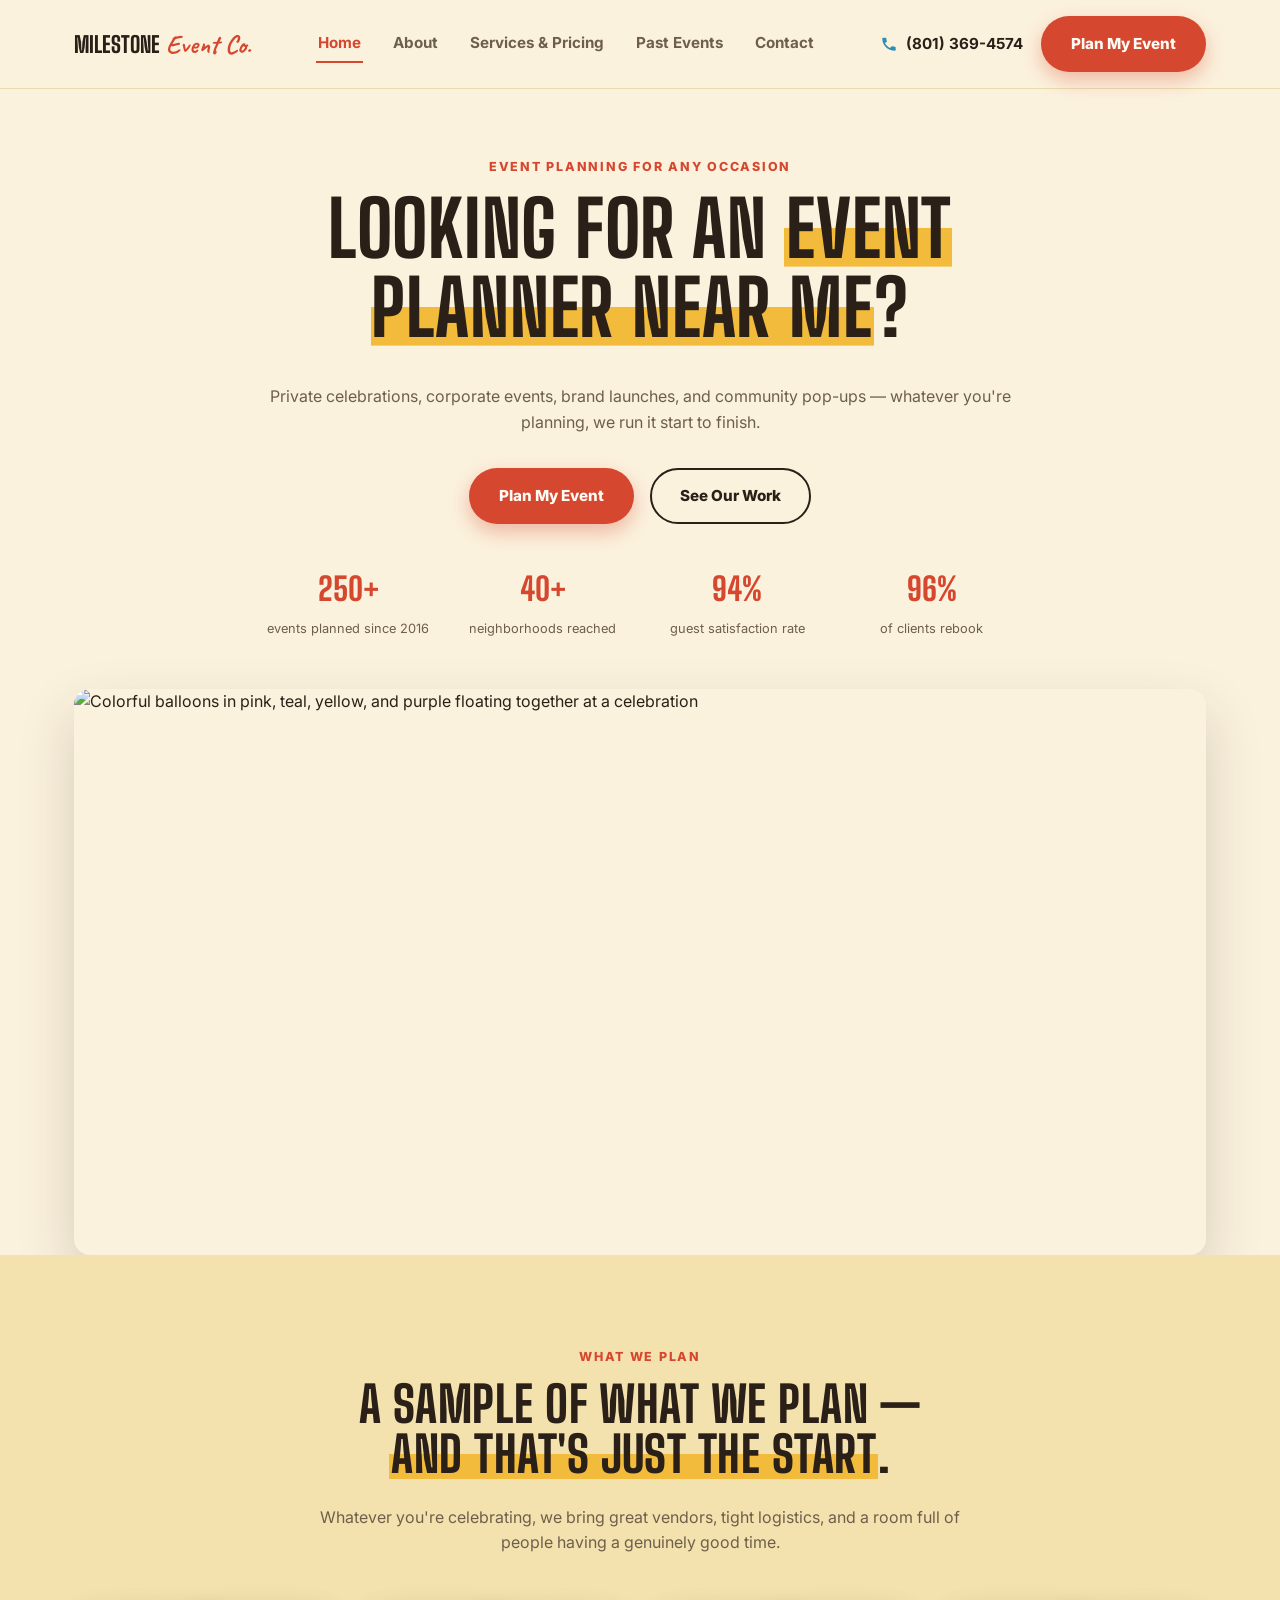
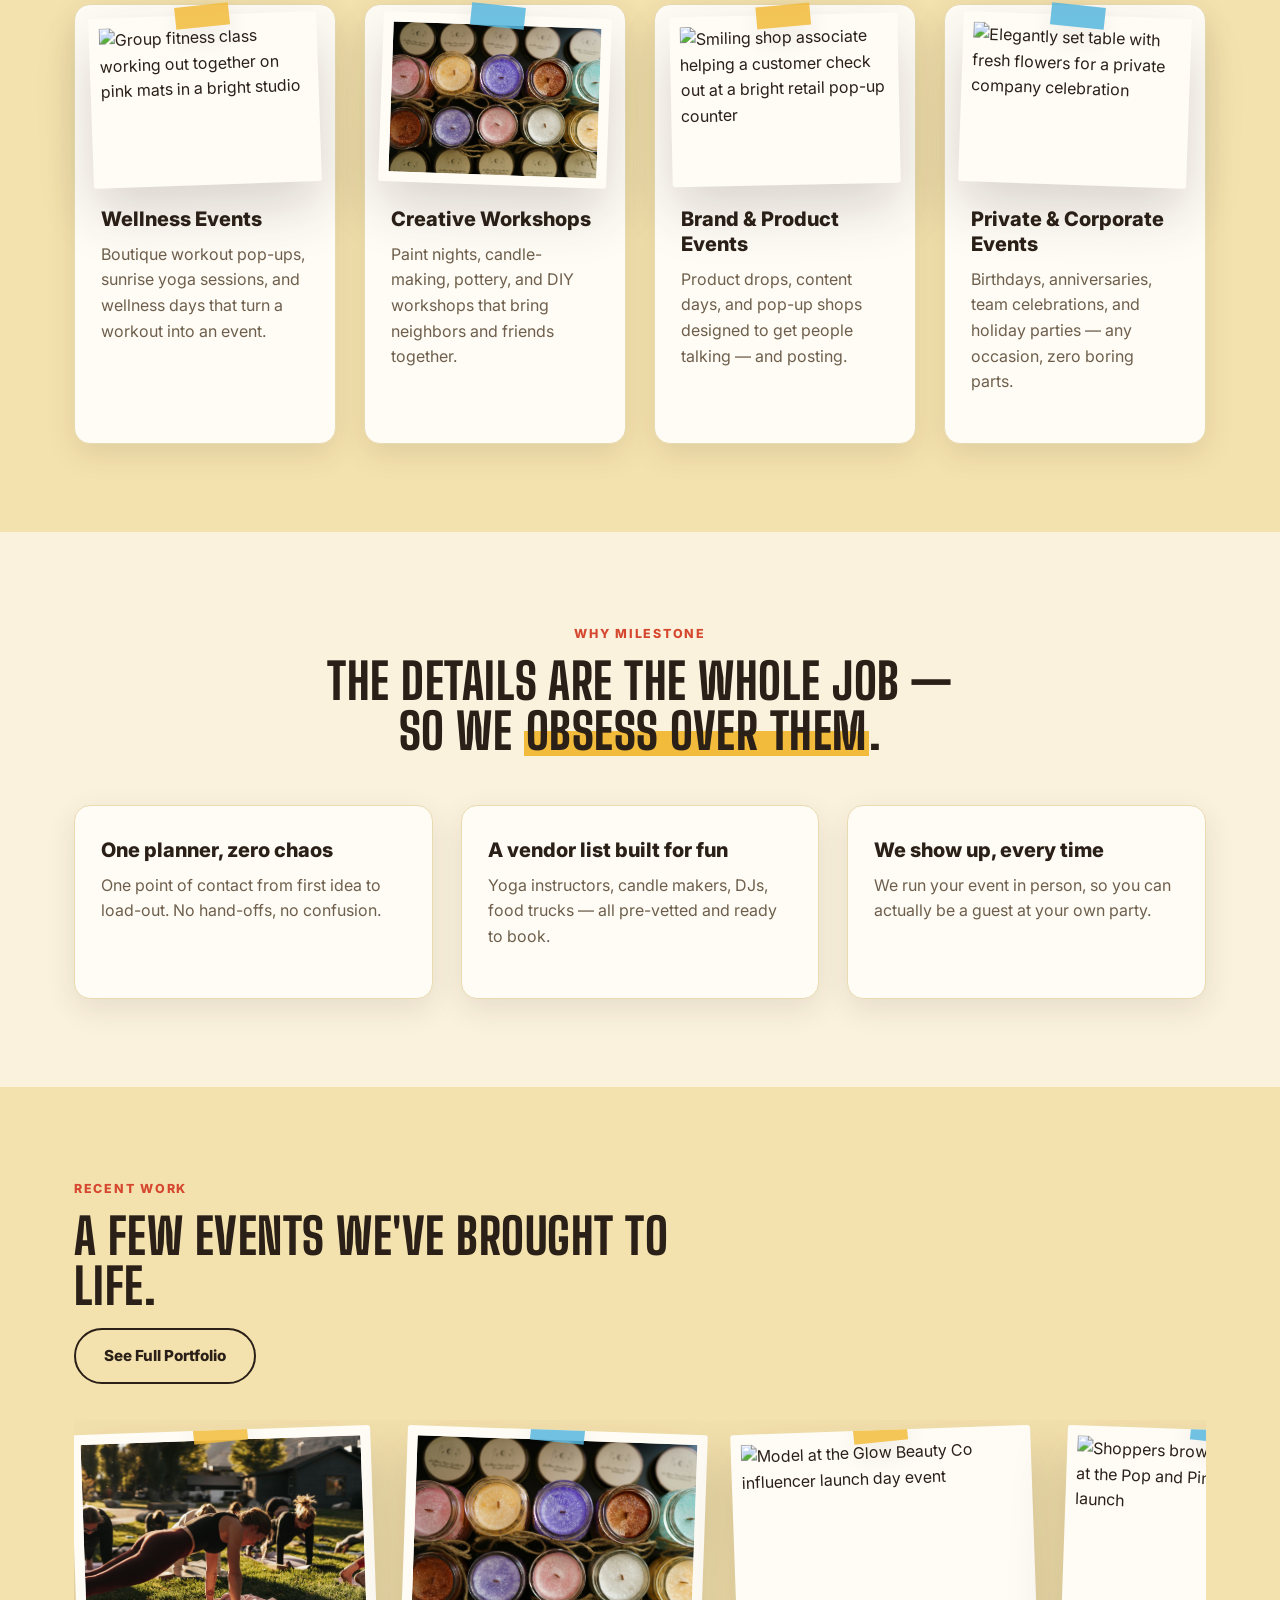
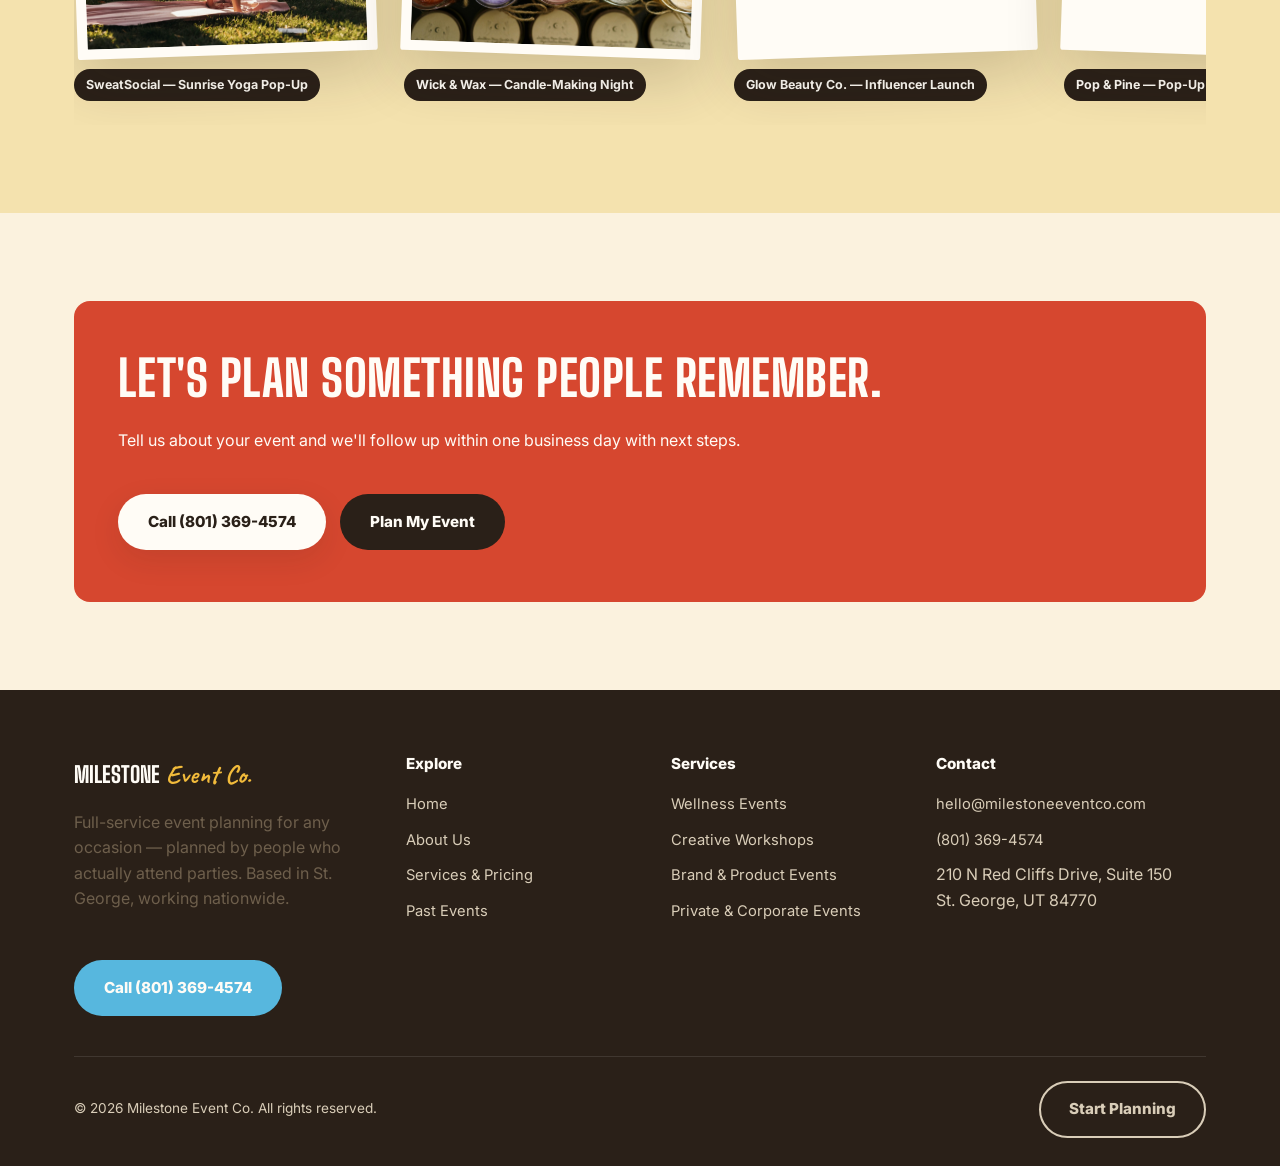
==== commit d0271449: "Redesign site with bright postcard-inspired look Replace the cobalt/yellow-highlighter design system" ====
--- a/index.html
+++ b/index.html
@@ -8,7 +8,7 @@
 <meta name="google-site-verification" content="Wu2BAzCYVOP_pH0JGXq1r_mnTehZ1h89uLr4vDbh1j0" />
 <link rel="preconnect" href="https://fonts.googleapis.com">
 <link rel="preconnect" href="https://fonts.gstatic.com" crossorigin>
-<link href="https://fonts.googleapis.com/css2?family=Fraunces:ital,opsz,wght@0,9..144,500;0,9..144,600;0,9..144,700;1,9..144,500&family=Space+Grotesk:wght@500;700&family=Inter:wght@400;500;600;700;800&display=swap" rel="stylesheet">
+<link href="https://fonts.googleapis.com/css2?family=Big+Shoulders+Display:wght@700;800;900&family=Caveat:wght@600;700&family=Inter:wght@400;500;600;700;800&display=swap" rel="stylesheet">
 <link rel="stylesheet" href="styles.css">
 <!-- PostHog analytics -->
 <script>
@@ -66,23 +66,8 @@
           <div><strong data-count-to="96" data-count-suffix="%">0</strong><span>of clients rebook</span></div>
         </div>
       </div>
-      <div class="hero-collage">
-        <div class="collage-item">
-          <img src="https://images.unsplash.com/photo-1518611012118-696072aa579a?w=500&q=80&auto=format&fit=crop" alt="Group fitness class working out together on pink mats in a bright studio">
-          <span>Wellness Events</span>
-        </div>
-        <div class="collage-item">
-          <img src="images/candle-jars.jpg" alt="Rows of hand-poured candles in colorful scents">
-          <span>Creative Workshops</span>
-        </div>
-        <div class="collage-item">
-          <img src="https://images.unsplash.com/photo-1556742049-0cfed4f6a45d?w=500&q=80&auto=format&fit=crop" alt="Smiling shop associate helping a customer check out at a bright retail pop-up counter">
-          <span>Brand Events</span>
-        </div>
-        <div class="collage-item">
-          <img src="https://images.unsplash.com/photo-1511795409834-ef04bbd61622?w=500&q=80&auto=format&fit=crop" alt="Elegantly set table with fresh flowers for a private company celebration">
-          <span>Private &amp; Corporate</span>
-        </div>
+      <div class="hero-photo">
+        <img src="https://images.unsplash.com/photo-1530103862676-de8c9debad1d?w=1600&q=80&auto=format&fit=crop" alt="Colorful balloons in pink, teal, yellow, and purple floating together at a celebration">
       </div>
     </div>
   </section>
@@ -96,22 +81,22 @@
       </div>
       <div class="grid grid-4 reveal-stagger">
         <div class="card service-card">
-          <img src="https://images.unsplash.com/photo-1518611012118-696072aa579a?w=600&q=80&auto=format&fit=crop" alt="Group fitness class working out together on pink mats in a bright studio">
+          <div class="postcard"><img src="https://images.unsplash.com/photo-1518611012118-696072aa579a?w=600&q=80&auto=format&fit=crop" alt="Group fitness class working out together on pink mats in a bright studio"></div>
           <h3>Wellness Events</h3>
           <p>Boutique workout pop-ups, sunrise yoga sessions, and wellness days that turn a workout into an event.</p>
         </div>
         <div class="card service-card">
-          <img src="images/candle-jars.jpg" alt="Rows of hand-poured candles in colorful scents at a candle-making workshop">
+          <div class="postcard"><img src="images/candle-jars.jpg" alt="Rows of hand-poured candles in colorful scents at a candle-making workshop"></div>
           <h3>Creative Workshops</h3>
           <p>Paint nights, candle-making, pottery, and DIY workshops that bring neighbors and friends together.</p>
         </div>
         <div class="card service-card">
-          <img src="https://images.unsplash.com/photo-1556742049-0cfed4f6a45d?w=600&q=80&auto=format&fit=crop" alt="Smiling shop associate helping a customer check out at a bright retail pop-up counter">
+          <div class="postcard"><img src="https://images.unsplash.com/photo-1556742049-0cfed4f6a45d?w=600&q=80&auto=format&fit=crop" alt="Smiling shop associate helping a customer check out at a bright retail pop-up counter"></div>
           <h3>Brand &amp; Product Events</h3>
           <p>Product drops, content days, and pop-up shops designed to get people talking — and posting.</p>
         </div>
         <div class="card service-card">
-          <img src="https://images.unsplash.com/photo-1511795409834-ef04bbd61622?w=600&q=80&auto=format&fit=crop" alt="Elegantly set table with fresh flowers for a private company celebration">
+          <div class="postcard"><img src="https://images.unsplash.com/photo-1511795409834-ef04bbd61622?w=600&q=80&auto=format&fit=crop" alt="Elegantly set table with fresh flowers for a private company celebration"></div>
           <h3>Private &amp; Corporate Events</h3>
           <p>Birthdays, anniversaries, team celebrations, and holiday parties — any occasion, zero boring parts.</p>
         </div>
@@ -153,23 +138,23 @@
       </div>
       <div class="work-reel">
         <a href="past-events.html#sweatsocial">
-          <img src="images/outdoor-yoga.jpg" alt="Group practicing yoga outdoors together in the morning sun at the SweatSocial pop-up">
+          <div class="postcard"><img src="images/outdoor-yoga.jpg" alt="Group practicing yoga outdoors together in the morning sun at the SweatSocial pop-up"></div>
           <span class="tag">SweatSocial — Sunrise Yoga Pop-Up</span>
         </a>
         <a href="past-events.html#wick-and-wax">
-          <img src="images/candle-jars.jpg" alt="Rows of hand-poured candles in colorful scents at the Wick and Wax candle-making night">
+          <div class="postcard"><img src="images/candle-jars.jpg" alt="Rows of hand-poured candles in colorful scents at the Wick and Wax candle-making night"></div>
           <span class="tag">Wick &amp; Wax — Candle-Making Night</span>
         </a>
         <a href="past-events.html#glow-beauty">
-          <img src="https://images.unsplash.com/photo-1524504388940-b1c1722653e1?w=700&q=80&auto=format&fit=crop" alt="Model at the Glow Beauty Co influencer launch day event">
+          <div class="postcard"><img src="https://images.unsplash.com/photo-1524504388940-b1c1722653e1?w=700&q=80&auto=format&fit=crop" alt="Model at the Glow Beauty Co influencer launch day event"></div>
           <span class="tag">Glow Beauty Co. — Influencer Launch</span>
         </a>
         <a href="past-events.html#pop-and-pine">
-          <img src="https://images.unsplash.com/photo-1555529669-e69e7aa0ba9a?w=700&q=80&auto=format&fit=crop" alt="Shoppers browsing a clothing rack at the Pop and Pine pop-up shop launch">
+          <div class="postcard"><img src="https://images.unsplash.com/photo-1555529669-e69e7aa0ba9a?w=700&q=80&auto=format&fit=crop" alt="Shoppers browsing a clothing rack at the Pop and Pine pop-up shop launch"></div>
           <span class="tag">Pop &amp; Pine — Pop-Up Shop Launch</span>
         </a>
         <a href="past-events.html#nightcap-social">
-          <img src="https://images.unsplash.com/photo-1516997121675-4c2d1684aa3e?w=700&q=80&auto=format&fit=crop" alt="Wine glasses set out with warm, colorful lounge lighting at the Nightcap Social rooftop mixer">
+          <div class="postcard"><img src="https://images.unsplash.com/photo-1516997121675-4c2d1684aa3e?w=700&q=80&auto=format&fit=crop" alt="Wine glasses set out with warm, colorful lounge lighting at the Nightcap Social rooftop mixer"></div>
           <span class="tag">Nightcap Social — Rooftop Mixer</span>
         </a>
       </div>
--- a/styles.css
+++ b/styles.css
@@ -1,21 +1,22 @@
 /* ============ Milestone Event Co. — shared styles ============ */
 
 :root {
-  --cream: #ffffff;
-  --cream-dark: #f4f4f4;
-  --ivory: #ffffff;
-  --ink: #14161a;
-  --ink-soft: #4d515a;
-  --cobalt: #3a4de0;
-  --cobalt-dark: #2635b8;
-  --cobalt-light: #e8ebfc;
-  --coral: #f2725a;
-  --coral-dark: #dc5940;
-  --highlight: #f4ef6e;
-  --highlight-dark: #e6df42;
-  --border: #e5e5e5;
-  --shadow: 0 10px 30px rgba(20, 22, 26, 0.08);
-  --shadow-lg: 0 24px 55px rgba(20, 22, 26, 0.16);
+  --cream: #fbf2de;
+  --cream-dark: #f4e2ae;
+  --ivory: #fffcf6;
+  --ink: #2a2018;
+  --ink-soft: #6e5f4c;
+  --red: #d6472f;
+  --red-dark: #ad3821;
+  --red-light: #fbe0d9;
+  --blue: #57b7de;
+  --blue-dark: #2e8fb5;
+  --blue-light: #e3f4fa;
+  --yellow: #f2bb3b;
+  --yellow-dark: #d69a1e;
+  --border: #e9dbb0;
+  --shadow: 0 10px 30px rgba(42, 32, 24, 0.10);
+  --shadow-lg: 0 24px 55px rgba(42, 32, 24, 0.18);
   --radius: 16px;
   --radius-sm: 10px;
   --max-width: 1180px;
@@ -36,24 +37,32 @@
 }
 
 h1, h2 {
-  font-family: "Fraunces", Georgia, "Times New Roman", serif;
-  font-weight: 600;
+  font-family: "Big Shoulders Display", "Inter", sans-serif;
+  font-weight: 800;
+  text-transform: uppercase;
   color: var(--ink);
-  line-height: 1.08;
-  letter-spacing: -0.01em;
+  line-height: 1.02;
+  letter-spacing: 0.01em;
   margin: 0 0 0.5em;
 }
 h3, h4 {
-  font-family: "Space Grotesk", "Inter", sans-serif;
-  font-weight: 700;
+  font-family: "Inter", sans-serif;
+  font-weight: 800;
   color: var(--ink);
   line-height: 1.25;
   margin: 0 0 0.5em;
 }
 
-h1 { font-size: clamp(2.4rem, 4.4vw, 3.8rem); }
-h2 { font-size: clamp(1.9rem, 3.2vw, 2.5rem); }
+h1 { font-size: clamp(2.8rem, 6vw, 5rem); }
+h2 { font-size: clamp(2.1rem, 4vw, 3.1rem); }
 h3 { font-size: 1.25rem; }
+
+.script {
+  font-family: "Caveat", cursive;
+  font-weight: 700;
+  text-transform: none;
+  letter-spacing: 0;
+}
 
 p { margin: 0 0 1em; color: var(--ink-soft); }
 
@@ -70,12 +79,12 @@
 
 .eyebrow {
   display: inline-block;
-  font-family: "Space Grotesk", sans-serif;
+  font-family: "Inter", sans-serif;
   font-size: 0.78rem;
   letter-spacing: 0.14em;
   text-transform: uppercase;
-  color: var(--cobalt);
-  font-weight: 700;
+  color: var(--red);
+  font-weight: 800;
   margin-bottom: 12px;
 }
 
@@ -89,7 +98,7 @@
   position: relative;
   display: inline;
   font-style: normal;
-  background-image: linear-gradient(var(--highlight), var(--highlight));
+  background-image: linear-gradient(var(--yellow), var(--yellow));
   background-repeat: no-repeat;
   background-size: 0% 42%;
   background-position: 2% 86%;
@@ -127,8 +136,8 @@
   gap: 8px;
   padding: 14px 28px;
   border-radius: 999px;
-  font-family: "Space Grotesk", sans-serif;
-  font-weight: 700;
+  font-family: "Inter", sans-serif;
+  font-weight: 800;
   font-size: 0.95rem;
   border: 2px solid transparent;
   cursor: pointer;
@@ -138,11 +147,11 @@
 .btn:hover { transform: translateY(-2px) scale(1.02); }
 
 .btn-primary {
-  background: var(--cobalt);
+  background: var(--red);
   color: var(--ivory);
-  box-shadow: 0 8px 20px rgba(58, 77, 224, 0.35);
-}
-.btn-primary:hover { background: var(--cobalt-dark); }
+  box-shadow: 0 8px 20px rgba(214, 71, 47, 0.35);
+}
+.btn-primary:hover { background: var(--red-dark); }
 
 .btn-outline {
   background: transparent;
@@ -159,10 +168,10 @@
 .btn-light:hover { background: var(--cream-dark); }
 
 .btn-sage {
-  background: var(--coral);
+  background: var(--blue);
   color: var(--ivory);
 }
-.btn-sage:hover { background: var(--coral-dark); }
+.btn-sage:hover { background: var(--blue-dark); }
 
 .btn-block { width: 100%; }
 
@@ -171,7 +180,7 @@
   position: sticky;
   top: 0;
   z-index: 100;
-  background: rgba(255, 255, 255, 0.9);
+  background: rgba(251, 242, 222, 0.92);
   backdrop-filter: blur(8px);
   border-bottom: 1px solid var(--border);
 }
@@ -186,21 +195,22 @@
 }
 
 .logo {
-  font-size: 1.3rem;
+  font-size: 1.4rem;
   color: var(--ink);
   display: flex;
   align-items: baseline;
-  gap: 7px;
+  gap: 6px;
 }
 .logo .logo-bold {
-  font-family: "Space Grotesk", sans-serif;
+  font-family: "Big Shoulders Display", sans-serif;
+  font-weight: 800;
+  text-transform: uppercase;
+}
+.logo .logo-italic {
+  font-family: "Caveat", cursive;
   font-weight: 700;
-}
-.logo .logo-italic {
-  font-family: "Fraunces", serif;
-  font-style: italic;
-  font-weight: 500;
-  color: var(--cobalt);
+  font-size: 1.15em;
+  color: var(--red);
 }
 
 .main-nav {
@@ -210,7 +220,7 @@
 }
 
 .main-nav a {
-  font-weight: 600;
+  font-weight: 700;
   font-size: 0.95rem;
   color: var(--ink-soft);
   padding: 6px 2px;
@@ -219,8 +229,8 @@
 }
 .main-nav a:hover,
 .main-nav a[aria-current="page"] {
-  color: var(--cobalt);
-  border-color: var(--cobalt);
+  color: var(--red);
+  border-color: var(--red);
 }
 
 .header-actions {
@@ -237,7 +247,7 @@
   font-size: 0.95rem;
   color: var(--ink);
 }
-.header-phone svg { width: 18px; height: 18px; fill: var(--coral); }
+.header-phone svg { width: 18px; height: 18px; fill: var(--blue-dark); }
 
 .nav-toggle {
   display: none;
@@ -271,23 +281,23 @@
 }
 
 @media (max-width: 480px) {
-  .logo { font-size: 1.1rem; }
+  .logo { font-size: 1.15rem; }
   .header-actions .btn.btn-primary { display: none; }
 }
 
-/* ---------- Hero ---------- */
+/* ---------- Hero (single photo, stacked) ---------- */
 .hero {
-  padding: 72px 0 96px;
+  padding: 64px 0 0;
   position: relative;
 }
-.hero .container {
-  display: grid;
-  grid-template-columns: 1.05fr 0.95fr;
-  gap: 56px;
-  align-items: center;
+.hero-copy {
+  max-width: 760px;
+  margin: 0 auto;
+  text-align: center;
 }
 .hero-copy .btn-row {
   display: flex;
+  justify-content: center;
   gap: 16px;
   flex-wrap: wrap;
   margin-top: 32px;
@@ -301,10 +311,10 @@
 }
 .hero-stats div strong {
   display: block;
-  font-family: "Space Grotesk", sans-serif;
-  font-size: 1.5rem;
-  font-weight: 700;
-  color: var(--cobalt);
+  font-family: "Big Shoulders Display", sans-serif;
+  font-size: 2rem;
+  font-weight: 800;
+  color: var(--red);
 }
 .hero-stats div span { font-size: 0.8rem; color: var(--ink-soft); }
 
@@ -312,60 +322,17 @@
   .hero-stats { grid-template-columns: repeat(2, 1fr); row-gap: 24px; }
 }
 
-/* Hero image collage */
-.hero-collage {
-  display: grid;
-  grid-template-columns: repeat(2, 1fr);
-  gap: 16px;
-}
-.hero-collage .collage-item {
-  position: relative;
-  border-radius: var(--radius-sm);
+.hero-photo {
+  margin-top: 48px;
+  border-radius: var(--radius);
   overflow: hidden;
-  aspect-ratio: 1 / 1;
-  box-shadow: var(--shadow);
-}
-.hero-collage .collage-item img { width: 100%; height: 100%; object-fit: cover; transition: transform 0.4s ease; }
-.hero-collage .collage-item:hover img { transform: scale(1.08); }
-.hero-collage .collage-item span {
-  position: absolute;
-  left: 10px;
-  bottom: 10px;
-  background: rgba(20, 22, 26, 0.78);
-  color: var(--ivory);
-  font-family: "Space Grotesk", sans-serif;
-  font-size: 0.72rem;
-  font-weight: 700;
-  padding: 5px 11px;
-  border-radius: 999px;
-}
-
-@media (max-width: 880px) {
-  .hero .container { grid-template-columns: 1fr; }
-  .hero { padding: 20px 0 24px; }
-  .hero-copy {
-    display: flex;
-    flex-direction: column;
-    justify-content: space-between;
-    min-height: calc(100vh - 120px);
-    min-height: calc(100svh - 120px);
-  }
-  .hero-stats { display: none; }
-  .hero-copy h1 { font-size: clamp(2.8rem, 12vw, 3.6rem); margin: 0; }
-  .hero-copy > p { display: none; }
-  .hero-copy .eyebrow { margin-bottom: 0; }
-  .hero-copy .btn-row {
-    margin-top: 0;
-    flex-wrap: nowrap;
-    gap: 10px;
-  }
-  .hero-copy .btn-row .btn {
-    flex: 1 1 0;
-    min-width: 0;
-    padding: 16px 10px;
-    font-size: 0.95rem;
-    white-space: nowrap;
-  }
+  box-shadow: var(--shadow-lg);
+  aspect-ratio: 16 / 8;
+}
+.hero-photo img { width: 100%; height: 100%; object-fit: cover; }
+
+@media (max-width: 720px) {
+  .hero-photo { margin-top: 32px; aspect-ratio: 4 / 3.4; }
 }
 
 /* ---------- Page header (non-home) ---------- */
@@ -377,6 +344,44 @@
   max-width: 640px;
   margin: 0 auto;
   font-size: 1.1rem;
+}
+
+/* ---------- Postcard photo frame ---------- */
+.postcard {
+  background: var(--ivory);
+  padding: 10px;
+  border-radius: 3px;
+  box-shadow: var(--shadow-lg);
+  transform: rotate(-2deg);
+}
+.postcard > img,
+.postcard.thumb > img { border-radius: 1px; }
+.grid > *:nth-child(even) .postcard,
+.work-reel a:nth-child(even) .postcard,
+.portfolio-grid > *:nth-child(even) .postcard {
+  transform: rotate(2deg);
+}
+.grid > *:nth-child(3n) .postcard,
+.portfolio-grid > *:nth-child(3n) .postcard {
+  transform: rotate(-1.2deg);
+}
+.postcard::before {
+  content: "";
+  position: absolute;
+  top: -10px;
+  left: 50%;
+  width: 54px;
+  height: 22px;
+  background: var(--yellow);
+  opacity: 0.85;
+  transform: translateX(-50%) rotate(-4deg);
+  box-shadow: var(--shadow);
+}
+.grid > *:nth-child(even) .postcard::before,
+.work-reel a:nth-child(even) .postcard::before,
+.portfolio-grid > *:nth-child(even) .postcard::before {
+  background: var(--blue);
+  transform: translateX(-50%) rotate(4deg);
 }
 
 /* ---------- Cards / grid ---------- */
@@ -407,29 +412,34 @@
 .card:hover {
   transform: translateY(-6px);
   box-shadow: var(--shadow-lg);
-  border-color: var(--cobalt);
+  border-color: var(--red);
 }
 
 .service-card .icon {
   width: 52px;
   height: 52px;
   border-radius: 14px;
-  background: var(--cobalt-light);
+  background: var(--red-light);
   display: flex;
   align-items: center;
   justify-content: center;
   margin-bottom: 18px;
 }
-.service-card .icon svg { width: 26px; height: 26px; fill: var(--cobalt); }
-.service-card img {
-  border-radius: var(--radius-sm);
+.service-card .icon svg { width: 26px; height: 26px; fill: var(--red); }
+.service-card { padding-top: 44px; }
+.service-card .postcard {
+  position: relative;
   height: 170px;
+  width: calc(100% + 20px);
+  margin: -34px -10px 22px;
+}
+.service-card .postcard img {
+  height: 100%;
   width: 100%;
   object-fit: cover;
-  margin-bottom: 18px;
   transition: transform 0.4s ease;
 }
-.service-card:hover img { transform: scale(1.04); }
+.service-card:hover .postcard img { transform: scale(1.04); }
 
 /* ---------- Section variants ---------- */
 .section-tinted { background: var(--cream-dark); }
@@ -438,7 +448,7 @@
   color: var(--ivory);
 }
 .section-dark h2, .section-dark h3 { color: var(--ivory); }
-.section-dark p { color: #c7cad1; }
+.section-dark p { color: #d9cdb8; }
 
 .section-head {
   max-width: 640px;
@@ -450,31 +460,30 @@
 /* ---------- Strip / featured work reel ---------- */
 .work-reel {
   display: flex;
-  gap: 22px;
+  gap: 30px;
   overflow-x: auto;
-  padding-bottom: 14px;
+  padding: 10px 10px 24px;
   scroll-snap-type: x proximity;
   scrollbar-width: thin;
-  scrollbar-color: var(--cobalt) var(--cream-dark);
+  scrollbar-color: var(--red) var(--cream-dark);
 }
 .work-reel a {
   position: relative;
-  border-radius: var(--radius);
+  flex: 0 0 300px;
+  display: block;
+  scroll-snap-align: start;
+}
+.work-reel .postcard {
+  aspect-ratio: 4/3;
   overflow: hidden;
-  flex: 0 0 300px;
-  aspect-ratio: 4/3;
-  display: block;
-  box-shadow: var(--shadow);
-  scroll-snap-align: start;
 }
 .work-reel img { width: 100%; height: 100%; object-fit: cover; transition: transform 0.4s ease; }
 .work-reel a:hover img { transform: scale(1.06); }
 .work-reel .tag {
-  position: absolute;
-  left: 14px; bottom: 14px;
-  background: rgba(20, 22, 26, 0.78);
+  display: inline-block;
+  margin-top: 14px;
+  background: var(--ink);
   color: var(--ivory);
-  font-family: "Space Grotesk", sans-serif;
   font-size: 0.78rem;
   font-weight: 700;
   padding: 6px 12px;
@@ -483,7 +492,7 @@
 
 /* ---------- CTA band ---------- */
 .cta-band {
-  background: var(--cobalt);
+  background: var(--red);
   color: var(--ivory);
   border-radius: var(--radius);
   padding: 52px 44px;
@@ -497,26 +506,31 @@
 .cta-band .btn-row { display: flex; gap: 14px; flex-wrap: wrap; }
 
 /* ---------- Team ---------- */
-.team-card img {
-  border-radius: var(--radius);
+.team-card { padding-top: 44px; text-align: center; }
+.team-card .postcard {
+  position: relative;
   height: 220px;
+  width: calc(100% + 20px);
+  margin: -34px -10px 22px;
+}
+.team-card .postcard img {
+  height: 100%;
   width: 100%;
   object-fit: cover;
-  margin-bottom: 18px;
   transition: transform 0.4s ease;
 }
-.team-card:hover img { transform: scale(1.03); }
-.team-card .role { color: var(--cobalt); font-family: "Space Grotesk", sans-serif; font-weight: 700; font-size: 0.82rem; text-transform: uppercase; letter-spacing: 0.05em; margin-bottom: 10px; }
+.team-card:hover .postcard img { transform: scale(1.03); }
+.team-card .role { color: var(--red); font-weight: 800; font-size: 0.82rem; text-transform: uppercase; letter-spacing: 0.05em; margin-bottom: 10px; }
 
 /* ---------- Values list ---------- */
 .values-grid { display: grid; grid-template-columns: repeat(3, 1fr); gap: 24px; }
 @media (max-width: 720px) { .values-grid { grid-template-columns: 1fr; } }
 .value-item { display: flex; gap: 14px; align-items: flex-start; }
 .value-item .num {
-  font-family: "Space Grotesk", sans-serif;
-  font-size: 1.4rem;
-  color: var(--coral);
-  font-weight: 700;
+  font-family: "Big Shoulders Display", sans-serif;
+  font-size: 1.8rem;
+  color: var(--blue-dark);
+  font-weight: 800;
 }
 
 /* ---------- Pricing ---------- */
@@ -543,15 +557,14 @@
 }
 .price-card.featured:hover { transform: scale(1.03) translateY(-6px); }
 .price-card.featured h3, .price-card.featured .price { color: var(--ivory); }
-.price-card.featured p { color: #c7cad1; }
-.price-card.featured li { color: #e4e5e9; }
+.price-card.featured p { color: #d9cdb8; }
+.price-card.featured li { color: #ece3d3; }
 .price-card .badge {
   align-self: flex-start;
-  background: var(--highlight);
+  background: var(--yellow);
   color: var(--ink);
-  font-family: "Space Grotesk", sans-serif;
   font-size: 0.72rem;
-  font-weight: 700;
+  font-weight: 800;
   text-transform: uppercase;
   letter-spacing: 0.06em;
   padding: 5px 12px;
@@ -559,13 +572,13 @@
   margin-bottom: 14px;
 }
 .price-card .price {
-  font-family: "Space Grotesk", sans-serif;
-  font-size: 2.3rem;
-  font-weight: 700;
-  color: var(--cobalt);
+  font-family: "Big Shoulders Display", sans-serif;
+  font-size: 3rem;
+  font-weight: 800;
+  color: var(--red);
   margin: 6px 0 4px;
 }
-.price-card .price small { font-size: 0.9rem; font-weight: 400; color: var(--ink-soft); }
+.price-card .price small { font-family: "Inter", sans-serif; font-size: 0.9rem; font-weight: 400; text-transform: none; color: var(--ink-soft); }
 .price-card ul { list-style: none; padding: 0; margin: 22px 0 28px; flex-grow: 1; }
 .price-card li {
   padding: 9px 0;
@@ -575,7 +588,7 @@
   gap: 10px;
 }
 .price-card.featured li { border-color: rgba(255,255,255,0.15); }
-.price-card li svg { width: 18px; height: 18px; flex-shrink: 0; fill: var(--coral); margin-top: 2px; }
+.price-card li svg { width: 18px; height: 18px; flex-shrink: 0; fill: var(--blue-dark); margin-top: 2px; }
 
 .addons-grid { display: grid; grid-template-columns: repeat(2, 1fr); gap: 18px; }
 @media (max-width: 720px) { .addons-grid { grid-template-columns: 1fr; } }
@@ -589,23 +602,20 @@
   padding: 18px 22px;
   transition: border-color 0.2s ease, transform 0.2s ease;
 }
-.addon-item:hover { border-color: var(--cobalt); transform: translateX(4px); }
-.addon-item .addon-price { color: var(--cobalt); font-family: "Space Grotesk", sans-serif; font-weight: 700; white-space: nowrap; margin-left: 16px; }
+.addon-item:hover { border-color: var(--red); transform: translateX(4px); }
+.addon-item .addon-price { color: var(--red); font-weight: 800; white-space: nowrap; margin-left: 16px; }
 
 /* ---------- Portfolio ---------- */
-.portfolio-grid { display: grid; grid-template-columns: repeat(3, 1fr); gap: 30px; }
+.portfolio-grid { display: grid; grid-template-columns: repeat(3, 1fr); gap: 40px 30px; }
 @media (max-width: 980px) { .portfolio-grid { grid-template-columns: repeat(2, 1fr); } }
 @media (max-width: 640px) { .portfolio-grid { grid-template-columns: 1fr; } }
 
 .portfolio-card {
-  background: var(--ivory);
-  border-radius: var(--radius);
-  overflow: hidden;
-  box-shadow: var(--shadow);
-  border: 1px solid var(--border);
-  transition: transform 0.25s cubic-bezier(0.22, 1, 0.36, 1), box-shadow 0.25s ease, border-color 0.25s ease;
-}
-.portfolio-card:hover { transform: translateY(-6px); box-shadow: var(--shadow-lg); border-color: var(--cobalt); }
+  background: transparent;
+}
+.portfolio-card .postcard {
+  position: relative;
+}
 .portfolio-card button.thumb {
   border: none;
   padding: 0;
@@ -622,23 +632,22 @@
   content: "";
   position: absolute;
   inset: 0;
-  background: var(--cobalt);
+  background: var(--red);
   opacity: 0;
   transition: opacity 0.3s ease;
 }
 .portfolio-card button.thumb:hover::after { opacity: 0.14; }
 .portfolio-card img { width: 100%; height: 100%; object-fit: cover; transition: transform 0.4s ease; }
 .portfolio-card button.thumb:hover img { transform: scale(1.06); }
-.portfolio-body { padding: 22px 22px 26px; }
+.portfolio-body { padding: 18px 6px 0; }
 .portfolio-body .meta {
   display: flex;
   justify-content: space-between;
-  font-family: "Space Grotesk", sans-serif;
   font-size: 0.78rem;
   text-transform: uppercase;
   letter-spacing: 0.05em;
-  color: var(--cobalt);
-  font-weight: 700;
+  color: var(--red);
+  font-weight: 800;
   margin-bottom: 8px;
 }
 
@@ -646,7 +655,7 @@
 .lightbox {
   position: fixed;
   inset: 0;
-  background: rgba(15, 16, 20, 0.9);
+  background: rgba(28, 20, 12, 0.9);
   display: none;
   align-items: center;
   justify-content: center;
@@ -688,7 +697,8 @@
   gap: 56px;
   align-items: center;
 }
-.story-grid img { border-radius: var(--radius); box-shadow: var(--shadow-lg); width: 100%; aspect-ratio: 1 / 1; object-fit: cover; object-position: bottom; }
+.story-grid .postcard { aspect-ratio: 1 / 1; overflow: hidden; }
+.story-grid .postcard img { width: 100%; height: 100%; object-fit: cover; object-position: bottom; }
 @media (max-width: 880px) { .story-grid { grid-template-columns: 1fr; } }
 
 /* ---------- Contact ---------- */
@@ -708,10 +718,10 @@
 .contact-info-item .icon {
   width: 44px; height: 44px; flex-shrink: 0;
   border-radius: 12px;
-  background: var(--cobalt-light);
+  background: var(--red-light);
   display: flex; align-items: center; justify-content: center;
 }
-.contact-info-item .icon svg { width: 20px; height: 20px; fill: var(--cobalt); }
+.contact-info-item .icon svg { width: 20px; height: 20px; fill: var(--red); }
 .contact-info-item strong { display: block; margin-bottom: 2px; }
 
 .map-block {
@@ -723,7 +733,7 @@
 }
 .map-block .map-visual {
   height: 220px;
-  background: linear-gradient(135deg, var(--coral) 0%, var(--coral-dark) 100%);
+  background: linear-gradient(135deg, var(--blue) 0%, var(--blue-dark) 100%);
   position: relative;
   display: flex;
   align-items: center;
@@ -766,17 +776,17 @@
 .field select:focus,
 .field textarea:focus {
   outline: none;
-  border-color: var(--cobalt);
+  border-color: var(--red);
 }
 .field .error-msg {
   display: none;
-  color: var(--coral-dark);
+  color: var(--red-dark);
   font-size: 0.82rem;
   margin-top: 6px;
 }
 .field.invalid input,
 .field.invalid select,
-.field.invalid textarea { border-color: var(--coral-dark); }
+.field.invalid textarea { border-color: var(--red-dark); }
 .field.invalid .error-msg { display: block; }
 
 .form-success {
@@ -788,7 +798,7 @@
 .form-success .icon-circle {
   width: 64px; height: 64px;
   border-radius: 50%;
-  background: var(--coral);
+  background: var(--blue);
   display: flex; align-items: center; justify-content: center;
   margin: 0 auto 20px;
 }
@@ -806,8 +816,7 @@
 }
 .faq-item summary {
   cursor: pointer;
-  font-weight: 700;
-  font-family: "Space Grotesk", sans-serif;
+  font-weight: 800;
   font-size: 1.05rem;
   list-style: none;
   display: flex;
@@ -815,14 +824,14 @@
   align-items: center;
 }
 .faq-item summary::-webkit-details-marker { display: none; }
-.faq-item summary .plus { font-size: 1.4rem; color: var(--cobalt); transition: transform 0.2s ease; }
+.faq-item summary .plus { font-size: 1.4rem; color: var(--red); transition: transform 0.2s ease; }
 .faq-item[open] summary .plus { transform: rotate(45deg); }
 .faq-item p { margin-top: 12px; }
 
 /* ---------- Footer ---------- */
 .site-footer {
   background: var(--ink);
-  color: #c7cad1;
+  color: #d9cdb8;
   padding: 64px 0 28px;
 }
 .footer-grid {
@@ -837,10 +846,10 @@
 
 .footer-grid h4 { color: var(--ivory); font-size: 0.95rem; margin-bottom: 18px; }
 .footer-grid .logo { color: var(--ivory); margin-bottom: 14px; }
-.footer-grid .logo .logo-italic { color: var(--highlight); }
+.footer-grid .logo .logo-italic { color: var(--yellow); }
 .footer-links { list-style: none; padding: 0; margin: 0; display: flex; flex-direction: column; gap: 10px; }
 .footer-links a { font-size: 0.92rem; transition: color 0.15s ease; }
-.footer-links a:hover { color: var(--highlight); }
+.footer-links a:hover { color: var(--yellow); }
 .footer-bottom {
   display: flex;
   justify-content: space-between;
@@ -851,7 +860,7 @@
   font-size: 0.85rem;
 }
 
-.footer-bottom .btn-outline { border-color: #c7cad1; color: #c7cad1; }
+.footer-bottom .btn-outline { border-color: #d9cdb8; color: #d9cdb8; }
 .footer-bottom .btn-outline:hover { background: var(--ivory); color: var(--ink); border-color: var(--ivory); }
 
 /* ---------- Utility ---------- */
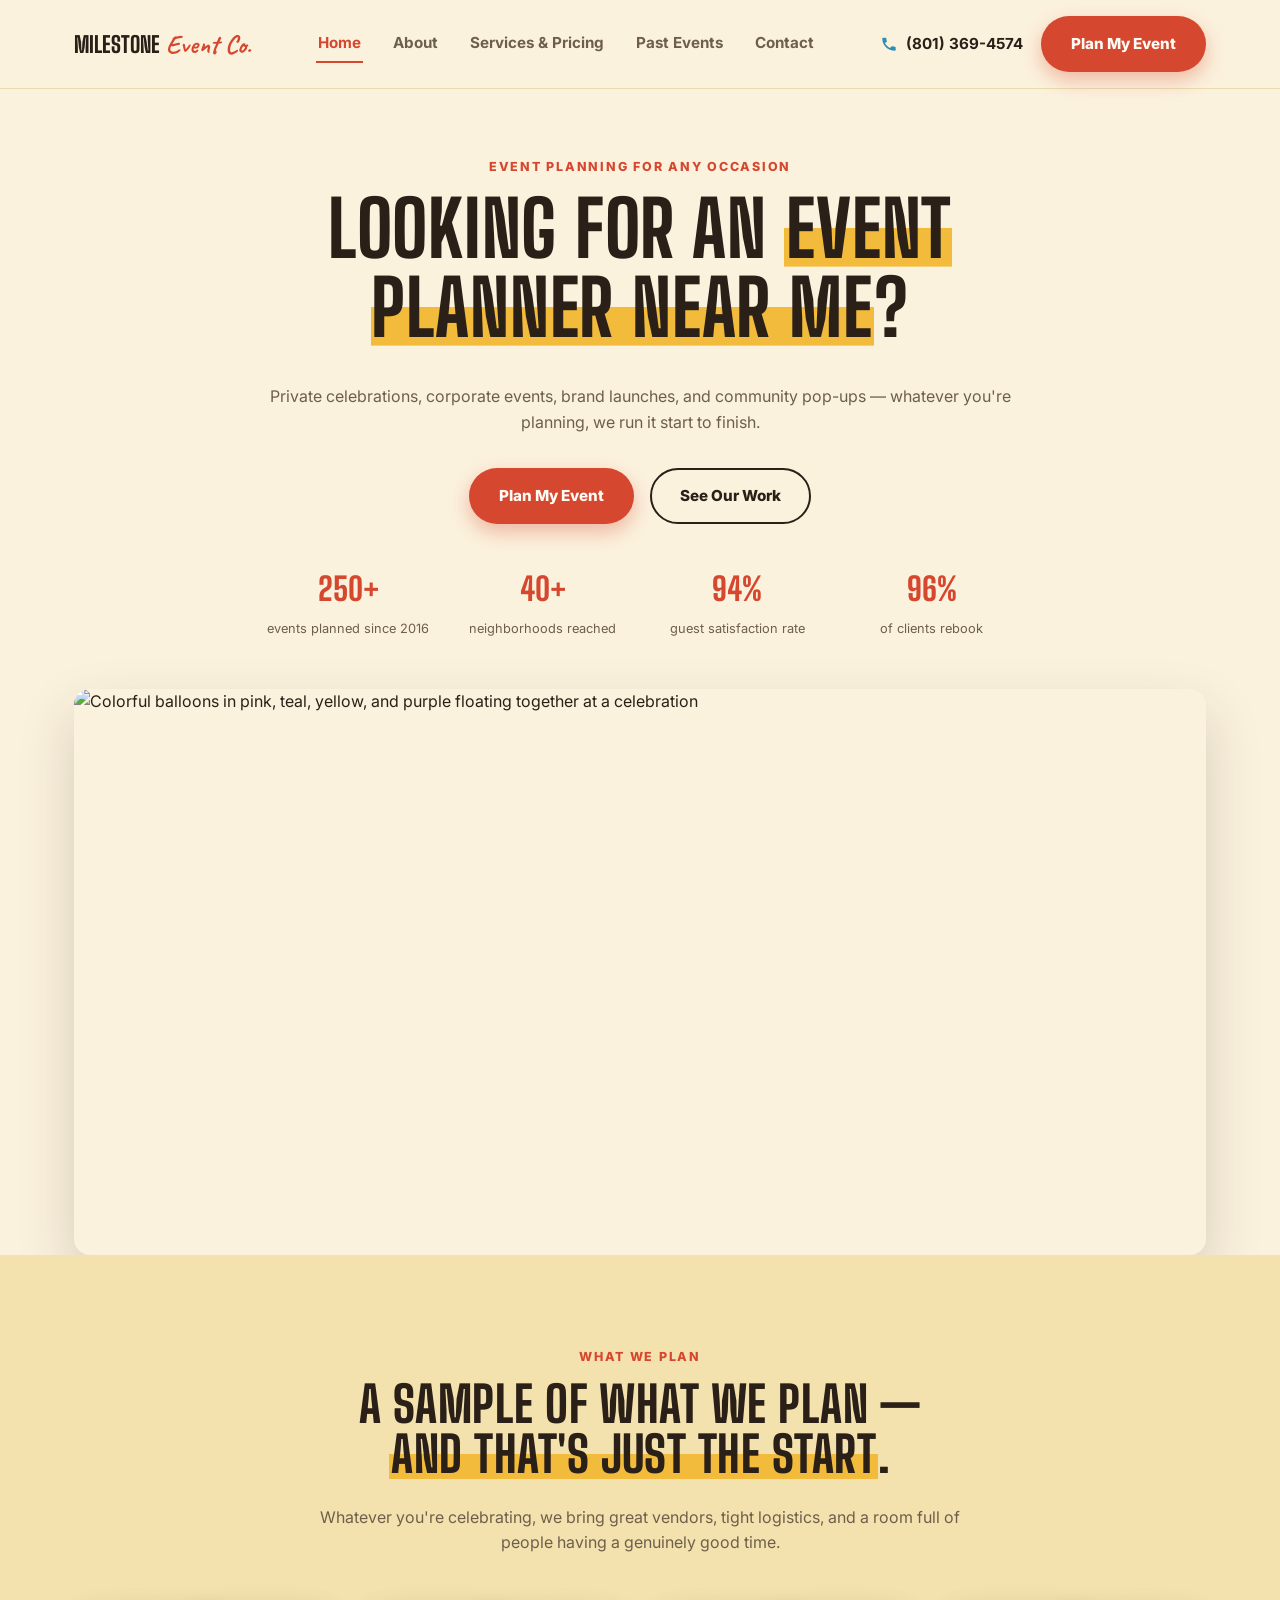
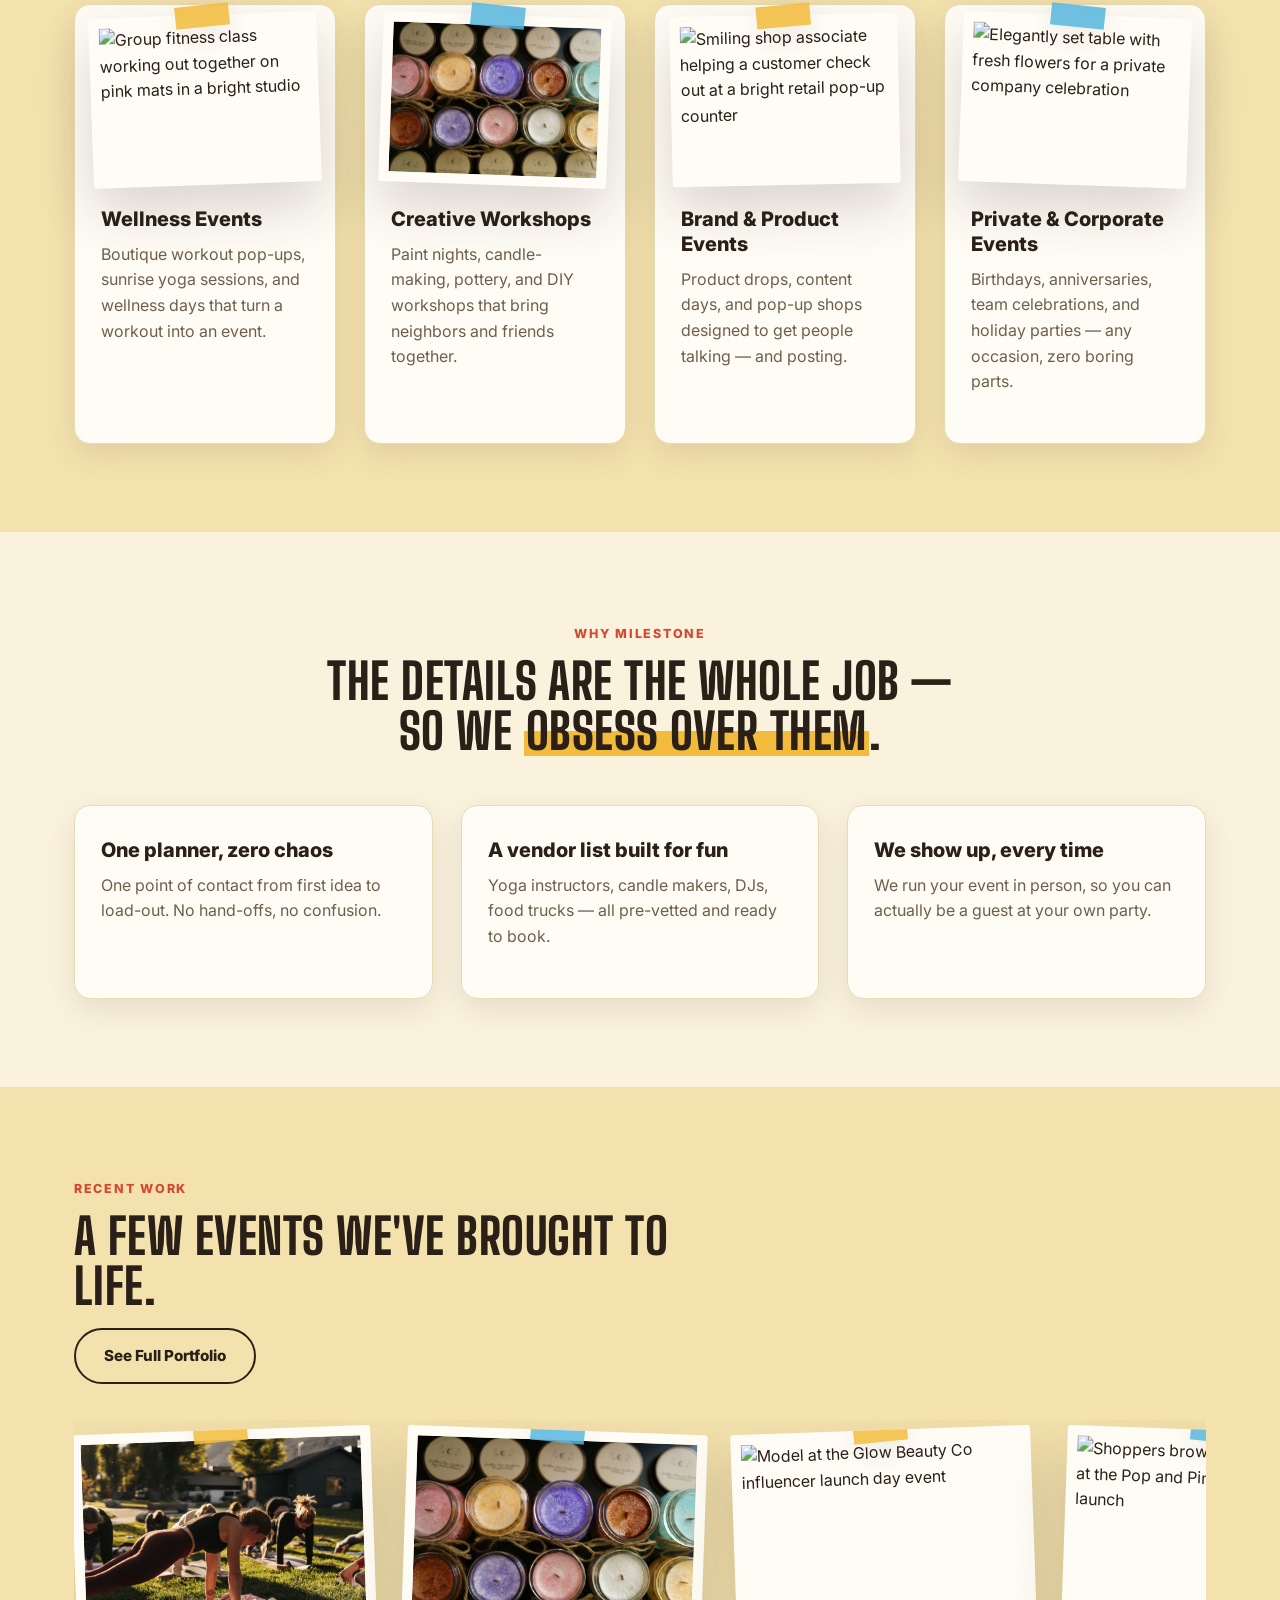
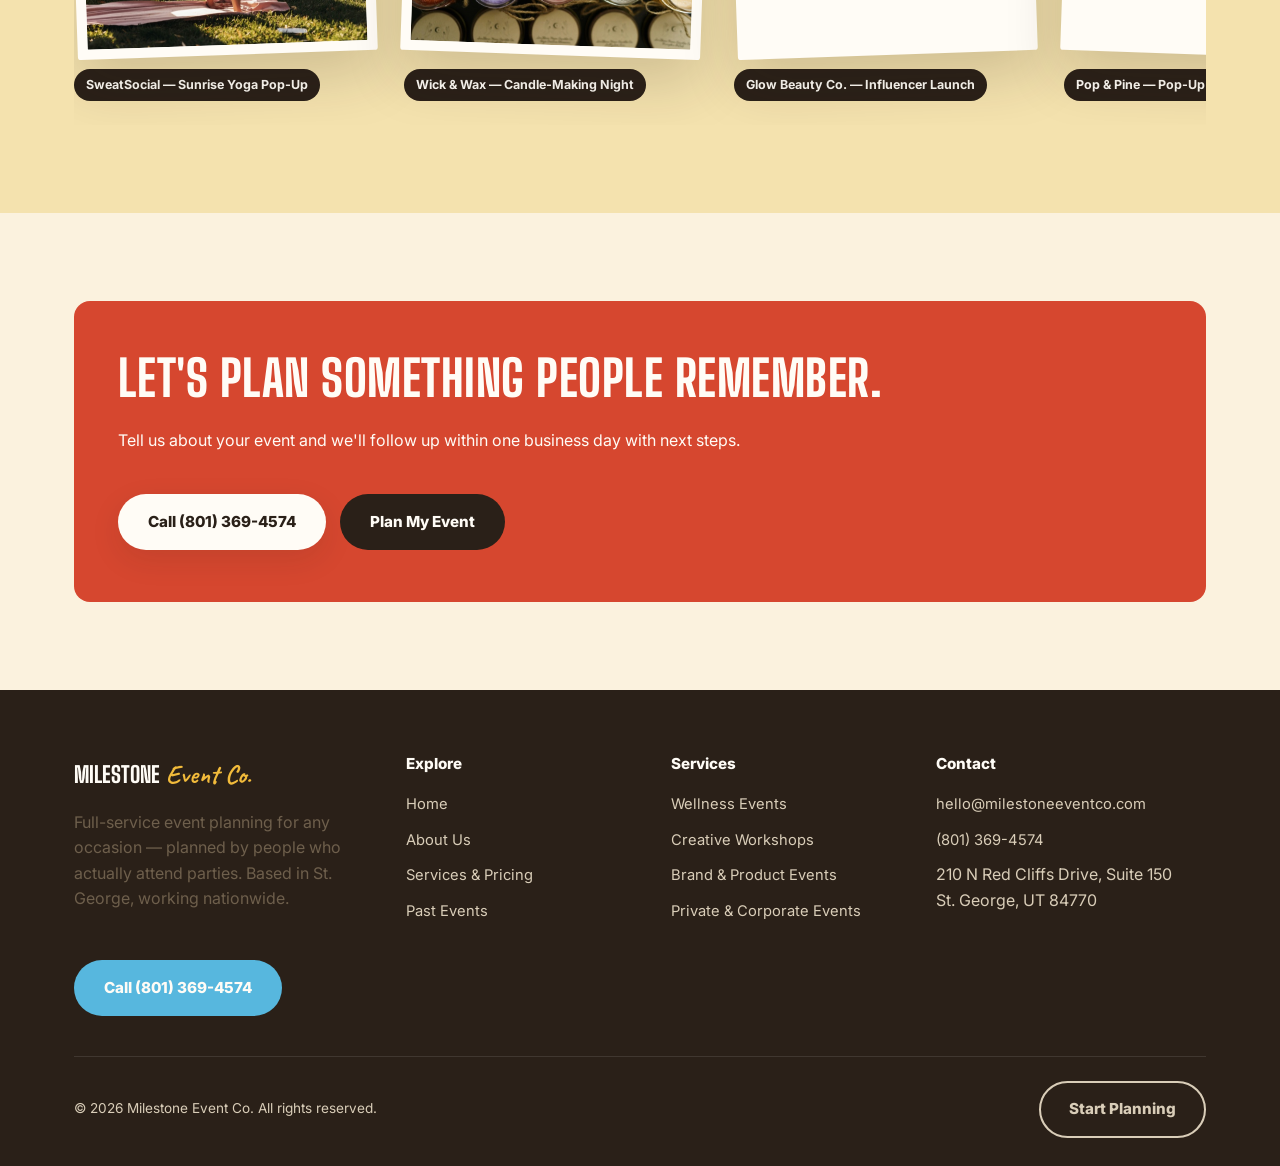
==== commit 75b03e64: "Add ProfessionalService schema.org block to homepage Structured data matches the page's real content" ====
--- a/index.html
+++ b/index.html
@@ -21,6 +21,34 @@
     })
     posthog.capture('$pageview')
 </script>
+<script type="application/ld+json">
+{
+  "@context": "https://schema.org",
+  "@type": "ProfessionalService",
+  "name": "Milestone Event Co.",
+  "description": "Milestone Event Co. plans any kind of event in St. George, Utah — private celebrations, corporate gatherings, brand launches, and community pop-ups.",
+  "url": "https://milestone-event-co.vercel.app/",
+  "telephone": "+1-801-369-4574",
+  "email": "hello@milestoneeventco.com",
+  "priceRange": "$850–$15,000+",
+  "image": "https://images.unsplash.com/photo-1530103862676-de8c9debad1d?w=1600&q=80&auto=format&fit=crop",
+  "address": {
+    "@type": "PostalAddress",
+    "streetAddress": "210 N Red Cliffs Drive, Suite 150",
+    "addressLocality": "St. George",
+    "addressRegion": "UT",
+    "postalCode": "84770",
+    "addressCountry": "US"
+  },
+  "areaServed": "St. George, UT and nationwide",
+  "openingHoursSpecification": {
+    "@type": "OpeningHoursSpecification",
+    "dayOfWeek": ["Monday", "Tuesday", "Wednesday", "Thursday", "Friday"],
+    "opens": "08:30",
+    "closes": "18:00"
+  }
+}
+</script>
 </head>
 <body>
 
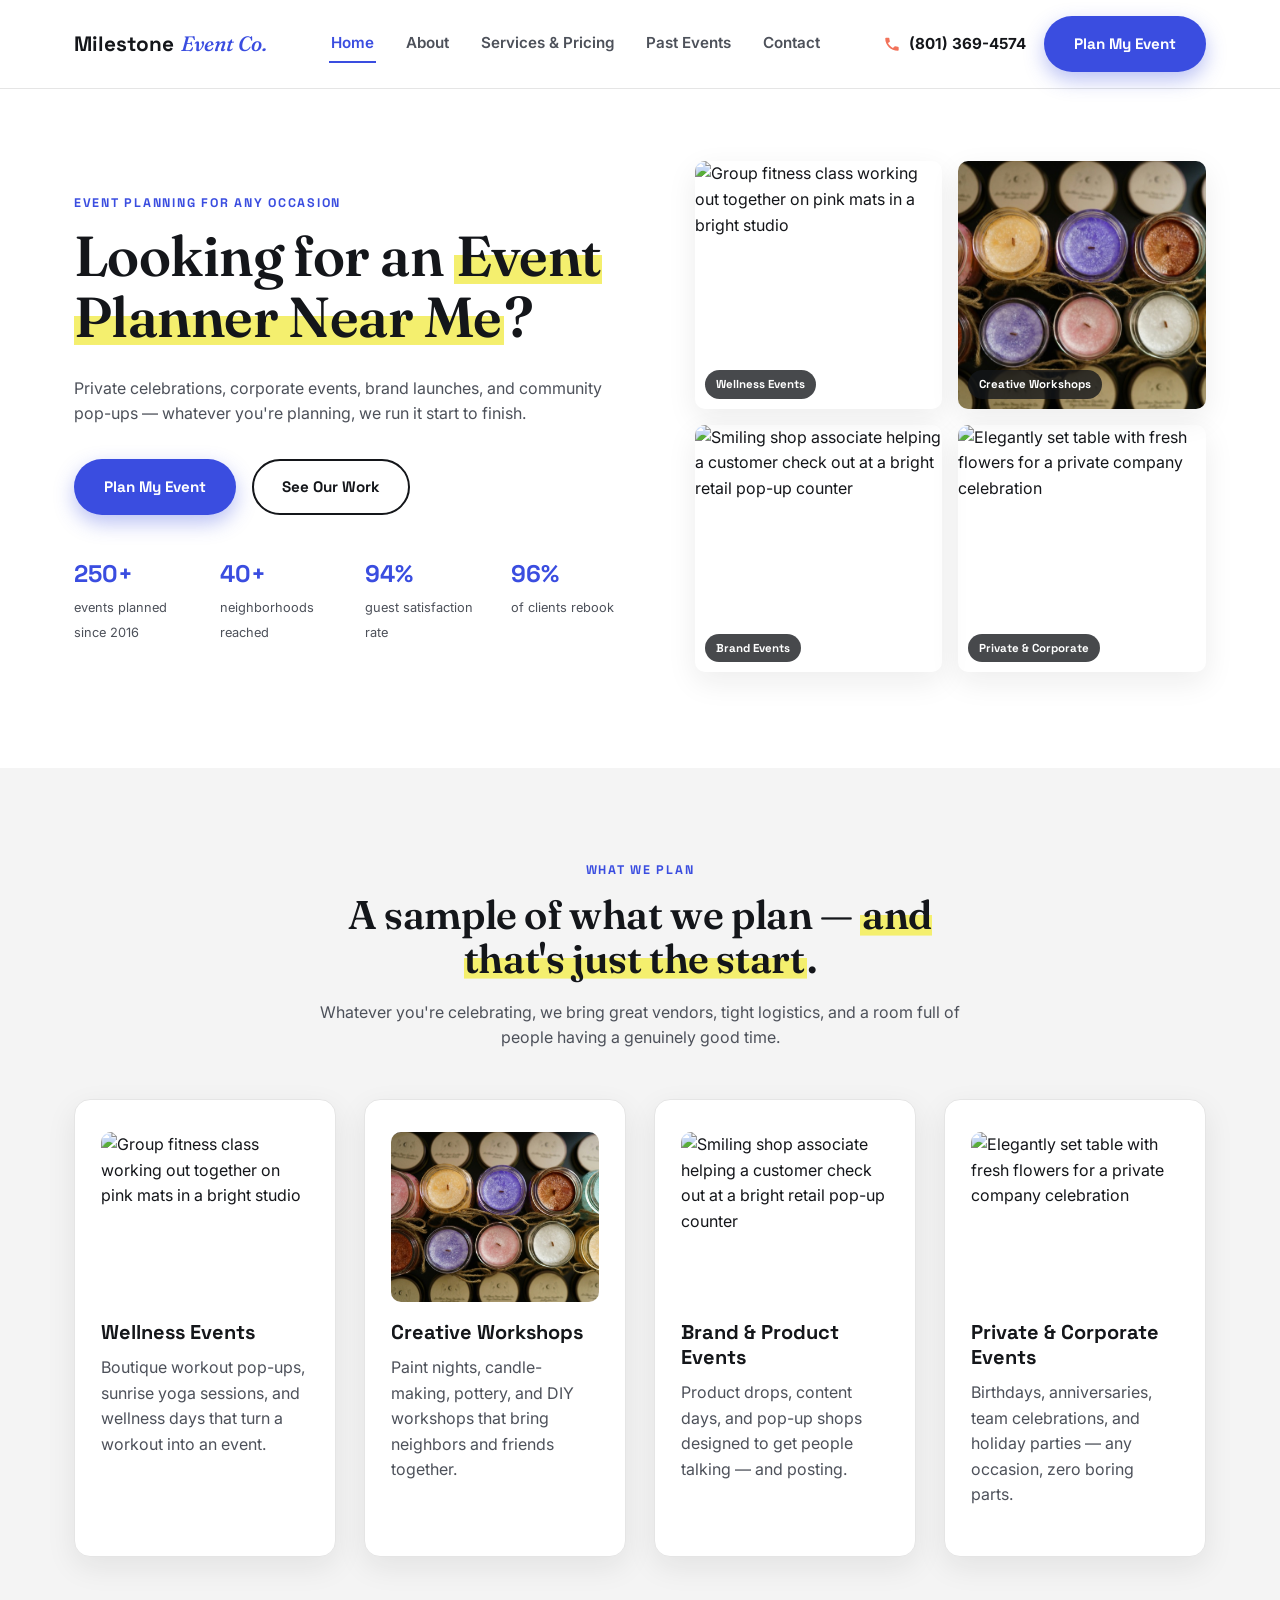
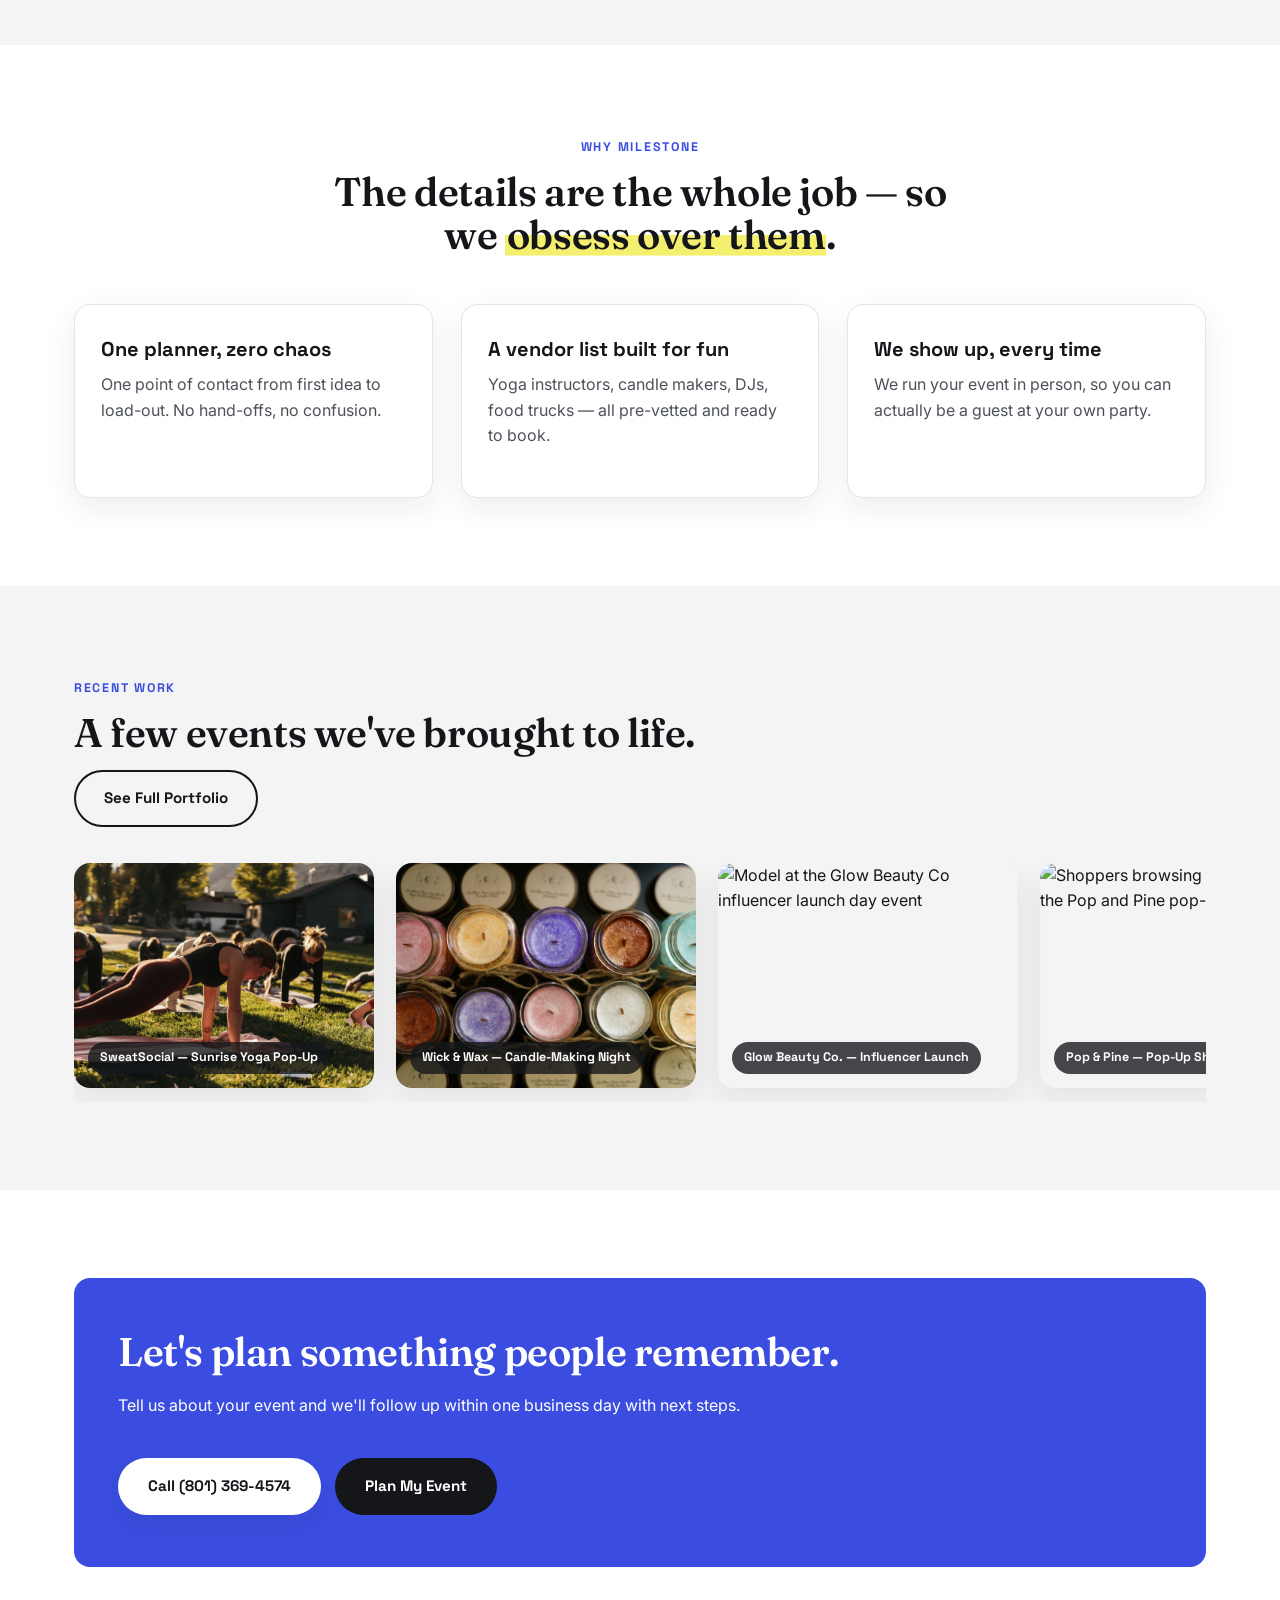
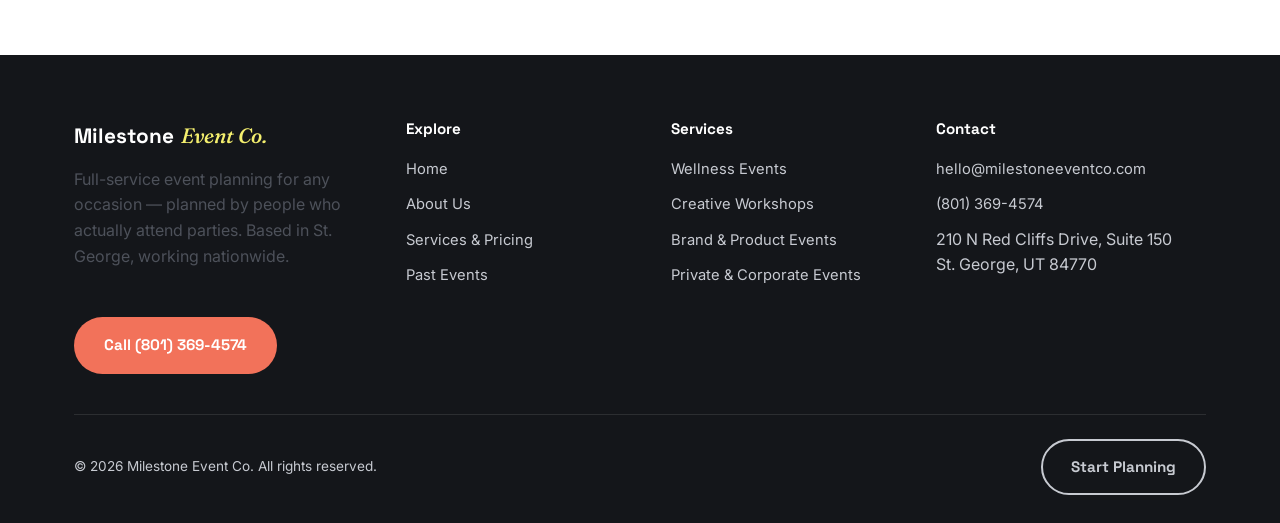
==== commit bf2d3f29: "Revert to previous cobalt/coral design, keep all content as-is Restore the cobalt-blue/coral/yellow-" ====
--- a/index.html
+++ b/index.html
@@ -8,7 +8,7 @@
 <meta name="google-site-verification" content="Wu2BAzCYVOP_pH0JGXq1r_mnTehZ1h89uLr4vDbh1j0" />
 <link rel="preconnect" href="https://fonts.googleapis.com">
 <link rel="preconnect" href="https://fonts.gstatic.com" crossorigin>
-<link href="https://fonts.googleapis.com/css2?family=Big+Shoulders+Display:wght@700;800;900&family=Caveat:wght@600;700&family=Inter:wght@400;500;600;700;800&display=swap" rel="stylesheet">
+<link href="https://fonts.googleapis.com/css2?family=Fraunces:ital,opsz,wght@0,9..144,500;0,9..144,600;0,9..144,700;1,9..144,500&family=Space+Grotesk:wght@500;700&family=Inter:wght@400;500;600;700;800&display=swap" rel="stylesheet">
 <link rel="stylesheet" href="styles.css">
 <!-- PostHog analytics -->
 <script>
@@ -94,8 +94,23 @@
           <div><strong data-count-to="96" data-count-suffix="%">0</strong><span>of clients rebook</span></div>
         </div>
       </div>
-      <div class="hero-photo">
-        <img src="https://images.unsplash.com/photo-1530103862676-de8c9debad1d?w=1600&q=80&auto=format&fit=crop" alt="Colorful balloons in pink, teal, yellow, and purple floating together at a celebration">
+      <div class="hero-collage">
+        <div class="collage-item">
+          <img src="https://images.unsplash.com/photo-1518611012118-696072aa579a?w=500&q=80&auto=format&fit=crop" alt="Group fitness class working out together on pink mats in a bright studio">
+          <span>Wellness Events</span>
+        </div>
+        <div class="collage-item">
+          <img src="images/candle-jars.jpg" alt="Rows of hand-poured candles in colorful scents">
+          <span>Creative Workshops</span>
+        </div>
+        <div class="collage-item">
+          <img src="https://images.unsplash.com/photo-1556742049-0cfed4f6a45d?w=500&q=80&auto=format&fit=crop" alt="Smiling shop associate helping a customer check out at a bright retail pop-up counter">
+          <span>Brand Events</span>
+        </div>
+        <div class="collage-item">
+          <img src="https://images.unsplash.com/photo-1511795409834-ef04bbd61622?w=500&q=80&auto=format&fit=crop" alt="Elegantly set table with fresh flowers for a private company celebration">
+          <span>Private &amp; Corporate</span>
+        </div>
       </div>
     </div>
   </section>
@@ -109,22 +124,22 @@
       </div>
       <div class="grid grid-4 reveal-stagger">
         <div class="card service-card">
-          <div class="postcard"><img src="https://images.unsplash.com/photo-1518611012118-696072aa579a?w=600&q=80&auto=format&fit=crop" alt="Group fitness class working out together on pink mats in a bright studio"></div>
+          <img src="https://images.unsplash.com/photo-1518611012118-696072aa579a?w=600&q=80&auto=format&fit=crop" alt="Group fitness class working out together on pink mats in a bright studio">
           <h3>Wellness Events</h3>
           <p>Boutique workout pop-ups, sunrise yoga sessions, and wellness days that turn a workout into an event.</p>
         </div>
         <div class="card service-card">
-          <div class="postcard"><img src="images/candle-jars.jpg" alt="Rows of hand-poured candles in colorful scents at a candle-making workshop"></div>
+          <img src="images/candle-jars.jpg" alt="Rows of hand-poured candles in colorful scents at a candle-making workshop">
           <h3>Creative Workshops</h3>
           <p>Paint nights, candle-making, pottery, and DIY workshops that bring neighbors and friends together.</p>
         </div>
         <div class="card service-card">
-          <div class="postcard"><img src="https://images.unsplash.com/photo-1556742049-0cfed4f6a45d?w=600&q=80&auto=format&fit=crop" alt="Smiling shop associate helping a customer check out at a bright retail pop-up counter"></div>
+          <img src="https://images.unsplash.com/photo-1556742049-0cfed4f6a45d?w=600&q=80&auto=format&fit=crop" alt="Smiling shop associate helping a customer check out at a bright retail pop-up counter">
           <h3>Brand &amp; Product Events</h3>
           <p>Product drops, content days, and pop-up shops designed to get people talking — and posting.</p>
         </div>
         <div class="card service-card">
-          <div class="postcard"><img src="https://images.unsplash.com/photo-1511795409834-ef04bbd61622?w=600&q=80&auto=format&fit=crop" alt="Elegantly set table with fresh flowers for a private company celebration"></div>
+          <img src="https://images.unsplash.com/photo-1511795409834-ef04bbd61622?w=600&q=80&auto=format&fit=crop" alt="Elegantly set table with fresh flowers for a private company celebration">
           <h3>Private &amp; Corporate Events</h3>
           <p>Birthdays, anniversaries, team celebrations, and holiday parties — any occasion, zero boring parts.</p>
         </div>
@@ -166,23 +181,23 @@
       </div>
       <div class="work-reel">
         <a href="past-events.html#sweatsocial">
-          <div class="postcard"><img src="images/outdoor-yoga.jpg" alt="Group practicing yoga outdoors together in the morning sun at the SweatSocial pop-up"></div>
+          <img src="images/outdoor-yoga.jpg" alt="Group practicing yoga outdoors together in the morning sun at the SweatSocial pop-up">
           <span class="tag">SweatSocial — Sunrise Yoga Pop-Up</span>
         </a>
         <a href="past-events.html#wick-and-wax">
-          <div class="postcard"><img src="images/candle-jars.jpg" alt="Rows of hand-poured candles in colorful scents at the Wick and Wax candle-making night"></div>
+          <img src="images/candle-jars.jpg" alt="Rows of hand-poured candles in colorful scents at the Wick and Wax candle-making night">
           <span class="tag">Wick &amp; Wax — Candle-Making Night</span>
         </a>
         <a href="past-events.html#glow-beauty">
-          <div class="postcard"><img src="https://images.unsplash.com/photo-1524504388940-b1c1722653e1?w=700&q=80&auto=format&fit=crop" alt="Model at the Glow Beauty Co influencer launch day event"></div>
+          <img src="https://images.unsplash.com/photo-1524504388940-b1c1722653e1?w=700&q=80&auto=format&fit=crop" alt="Model at the Glow Beauty Co influencer launch day event">
           <span class="tag">Glow Beauty Co. — Influencer Launch</span>
         </a>
         <a href="past-events.html#pop-and-pine">
-          <div class="postcard"><img src="https://images.unsplash.com/photo-1555529669-e69e7aa0ba9a?w=700&q=80&auto=format&fit=crop" alt="Shoppers browsing a clothing rack at the Pop and Pine pop-up shop launch"></div>
+          <img src="https://images.unsplash.com/photo-1555529669-e69e7aa0ba9a?w=700&q=80&auto=format&fit=crop" alt="Shoppers browsing a clothing rack at the Pop and Pine pop-up shop launch">
           <span class="tag">Pop &amp; Pine — Pop-Up Shop Launch</span>
         </a>
         <a href="past-events.html#nightcap-social">
-          <div class="postcard"><img src="https://images.unsplash.com/photo-1516997121675-4c2d1684aa3e?w=700&q=80&auto=format&fit=crop" alt="Wine glasses set out with warm, colorful lounge lighting at the Nightcap Social rooftop mixer"></div>
+          <img src="https://images.unsplash.com/photo-1516997121675-4c2d1684aa3e?w=700&q=80&auto=format&fit=crop" alt="Wine glasses set out with warm, colorful lounge lighting at the Nightcap Social rooftop mixer">
           <span class="tag">Nightcap Social — Rooftop Mixer</span>
         </a>
       </div>
--- a/styles.css
+++ b/styles.css
@@ -1,22 +1,21 @@
 /* ============ Milestone Event Co. — shared styles ============ */
 
 :root {
-  --cream: #fbf2de;
-  --cream-dark: #f4e2ae;
-  --ivory: #fffcf6;
-  --ink: #2a2018;
-  --ink-soft: #6e5f4c;
-  --red: #d6472f;
-  --red-dark: #ad3821;
-  --red-light: #fbe0d9;
-  --blue: #57b7de;
-  --blue-dark: #2e8fb5;
-  --blue-light: #e3f4fa;
-  --yellow: #f2bb3b;
-  --yellow-dark: #d69a1e;
-  --border: #e9dbb0;
-  --shadow: 0 10px 30px rgba(42, 32, 24, 0.10);
-  --shadow-lg: 0 24px 55px rgba(42, 32, 24, 0.18);
+  --cream: #ffffff;
+  --cream-dark: #f4f4f4;
+  --ivory: #ffffff;
+  --ink: #14161a;
+  --ink-soft: #4d515a;
+  --cobalt: #3a4de0;
+  --cobalt-dark: #2635b8;
+  --cobalt-light: #e8ebfc;
+  --coral: #f2725a;
+  --coral-dark: #dc5940;
+  --highlight: #f4ef6e;
+  --highlight-dark: #e6df42;
+  --border: #e5e5e5;
+  --shadow: 0 10px 30px rgba(20, 22, 26, 0.08);
+  --shadow-lg: 0 24px 55px rgba(20, 22, 26, 0.16);
   --radius: 16px;
   --radius-sm: 10px;
   --max-width: 1180px;
@@ -37,32 +36,24 @@
 }
 
 h1, h2 {
-  font-family: "Big Shoulders Display", "Inter", sans-serif;
-  font-weight: 800;
-  text-transform: uppercase;
+  font-family: "Fraunces", Georgia, "Times New Roman", serif;
+  font-weight: 600;
   color: var(--ink);
-  line-height: 1.02;
-  letter-spacing: 0.01em;
+  line-height: 1.08;
+  letter-spacing: -0.01em;
   margin: 0 0 0.5em;
 }
 h3, h4 {
-  font-family: "Inter", sans-serif;
-  font-weight: 800;
+  font-family: "Space Grotesk", "Inter", sans-serif;
+  font-weight: 700;
   color: var(--ink);
   line-height: 1.25;
   margin: 0 0 0.5em;
 }
 
-h1 { font-size: clamp(2.8rem, 6vw, 5rem); }
-h2 { font-size: clamp(2.1rem, 4vw, 3.1rem); }
+h1 { font-size: clamp(2.4rem, 4.4vw, 3.8rem); }
+h2 { font-size: clamp(1.9rem, 3.2vw, 2.5rem); }
 h3 { font-size: 1.25rem; }
-
-.script {
-  font-family: "Caveat", cursive;
-  font-weight: 700;
-  text-transform: none;
-  letter-spacing: 0;
-}
 
 p { margin: 0 0 1em; color: var(--ink-soft); }
 
@@ -79,12 +70,12 @@
 
 .eyebrow {
   display: inline-block;
-  font-family: "Inter", sans-serif;
+  font-family: "Space Grotesk", sans-serif;
   font-size: 0.78rem;
   letter-spacing: 0.14em;
   text-transform: uppercase;
-  color: var(--red);
-  font-weight: 800;
+  color: var(--cobalt);
+  font-weight: 700;
   margin-bottom: 12px;
 }
 
@@ -98,7 +89,7 @@
   position: relative;
   display: inline;
   font-style: normal;
-  background-image: linear-gradient(var(--yellow), var(--yellow));
+  background-image: linear-gradient(var(--highlight), var(--highlight));
   background-repeat: no-repeat;
   background-size: 0% 42%;
   background-position: 2% 86%;
@@ -136,8 +127,8 @@
   gap: 8px;
   padding: 14px 28px;
   border-radius: 999px;
-  font-family: "Inter", sans-serif;
-  font-weight: 800;
+  font-family: "Space Grotesk", sans-serif;
+  font-weight: 700;
   font-size: 0.95rem;
   border: 2px solid transparent;
   cursor: pointer;
@@ -147,11 +138,11 @@
 .btn:hover { transform: translateY(-2px) scale(1.02); }
 
 .btn-primary {
-  background: var(--red);
+  background: var(--cobalt);
   color: var(--ivory);
-  box-shadow: 0 8px 20px rgba(214, 71, 47, 0.35);
-}
-.btn-primary:hover { background: var(--red-dark); }
+  box-shadow: 0 8px 20px rgba(58, 77, 224, 0.35);
+}
+.btn-primary:hover { background: var(--cobalt-dark); }
 
 .btn-outline {
   background: transparent;
@@ -168,10 +159,10 @@
 .btn-light:hover { background: var(--cream-dark); }
 
 .btn-sage {
-  background: var(--blue);
+  background: var(--coral);
   color: var(--ivory);
 }
-.btn-sage:hover { background: var(--blue-dark); }
+.btn-sage:hover { background: var(--coral-dark); }
 
 .btn-block { width: 100%; }
 
@@ -180,7 +171,7 @@
   position: sticky;
   top: 0;
   z-index: 100;
-  background: rgba(251, 242, 222, 0.92);
+  background: rgba(255, 255, 255, 0.9);
   backdrop-filter: blur(8px);
   border-bottom: 1px solid var(--border);
 }
@@ -195,22 +186,21 @@
 }
 
 .logo {
-  font-size: 1.4rem;
+  font-size: 1.3rem;
   color: var(--ink);
   display: flex;
   align-items: baseline;
-  gap: 6px;
+  gap: 7px;
 }
 .logo .logo-bold {
-  font-family: "Big Shoulders Display", sans-serif;
-  font-weight: 800;
-  text-transform: uppercase;
+  font-family: "Space Grotesk", sans-serif;
+  font-weight: 700;
 }
 .logo .logo-italic {
-  font-family: "Caveat", cursive;
-  font-weight: 700;
-  font-size: 1.15em;
-  color: var(--red);
+  font-family: "Fraunces", serif;
+  font-style: italic;
+  font-weight: 500;
+  color: var(--cobalt);
 }
 
 .main-nav {
@@ -220,7 +210,7 @@
 }
 
 .main-nav a {
-  font-weight: 700;
+  font-weight: 600;
   font-size: 0.95rem;
   color: var(--ink-soft);
   padding: 6px 2px;
@@ -229,8 +219,8 @@
 }
 .main-nav a:hover,
 .main-nav a[aria-current="page"] {
-  color: var(--red);
-  border-color: var(--red);
+  color: var(--cobalt);
+  border-color: var(--cobalt);
 }
 
 .header-actions {
@@ -247,7 +237,7 @@
   font-size: 0.95rem;
   color: var(--ink);
 }
-.header-phone svg { width: 18px; height: 18px; fill: var(--blue-dark); }
+.header-phone svg { width: 18px; height: 18px; fill: var(--coral); }
 
 .nav-toggle {
   display: none;
@@ -281,23 +271,23 @@
 }
 
 @media (max-width: 480px) {
-  .logo { font-size: 1.15rem; }
+  .logo { font-size: 1.1rem; }
   .header-actions .btn.btn-primary { display: none; }
 }
 
-/* ---------- Hero (single photo, stacked) ---------- */
+/* ---------- Hero ---------- */
 .hero {
-  padding: 64px 0 0;
+  padding: 72px 0 96px;
   position: relative;
 }
-.hero-copy {
-  max-width: 760px;
-  margin: 0 auto;
-  text-align: center;
+.hero .container {
+  display: grid;
+  grid-template-columns: 1.05fr 0.95fr;
+  gap: 56px;
+  align-items: center;
 }
 .hero-copy .btn-row {
   display: flex;
-  justify-content: center;
   gap: 16px;
   flex-wrap: wrap;
   margin-top: 32px;
@@ -311,10 +301,10 @@
 }
 .hero-stats div strong {
   display: block;
-  font-family: "Big Shoulders Display", sans-serif;
-  font-size: 2rem;
-  font-weight: 800;
-  color: var(--red);
+  font-family: "Space Grotesk", sans-serif;
+  font-size: 1.5rem;
+  font-weight: 700;
+  color: var(--cobalt);
 }
 .hero-stats div span { font-size: 0.8rem; color: var(--ink-soft); }
 
@@ -322,17 +312,60 @@
   .hero-stats { grid-template-columns: repeat(2, 1fr); row-gap: 24px; }
 }
 
-.hero-photo {
-  margin-top: 48px;
-  border-radius: var(--radius);
+/* Hero image collage */
+.hero-collage {
+  display: grid;
+  grid-template-columns: repeat(2, 1fr);
+  gap: 16px;
+}
+.hero-collage .collage-item {
+  position: relative;
+  border-radius: var(--radius-sm);
   overflow: hidden;
-  box-shadow: var(--shadow-lg);
-  aspect-ratio: 16 / 8;
-}
-.hero-photo img { width: 100%; height: 100%; object-fit: cover; }
-
-@media (max-width: 720px) {
-  .hero-photo { margin-top: 32px; aspect-ratio: 4 / 3.4; }
+  aspect-ratio: 1 / 1;
+  box-shadow: var(--shadow);
+}
+.hero-collage .collage-item img { width: 100%; height: 100%; object-fit: cover; transition: transform 0.4s ease; }
+.hero-collage .collage-item:hover img { transform: scale(1.08); }
+.hero-collage .collage-item span {
+  position: absolute;
+  left: 10px;
+  bottom: 10px;
+  background: rgba(20, 22, 26, 0.78);
+  color: var(--ivory);
+  font-family: "Space Grotesk", sans-serif;
+  font-size: 0.72rem;
+  font-weight: 700;
+  padding: 5px 11px;
+  border-radius: 999px;
+}
+
+@media (max-width: 880px) {
+  .hero .container { grid-template-columns: 1fr; }
+  .hero { padding: 20px 0 24px; }
+  .hero-copy {
+    display: flex;
+    flex-direction: column;
+    justify-content: space-between;
+    min-height: calc(100vh - 120px);
+    min-height: calc(100svh - 120px);
+  }
+  .hero-stats { display: none; }
+  .hero-copy h1 { font-size: clamp(2.8rem, 12vw, 3.6rem); margin: 0; }
+  .hero-copy > p { display: none; }
+  .hero-copy .eyebrow { margin-bottom: 0; }
+  .hero-copy .btn-row {
+    margin-top: 0;
+    flex-wrap: nowrap;
+    gap: 10px;
+  }
+  .hero-copy .btn-row .btn {
+    flex: 1 1 0;
+    min-width: 0;
+    padding: 16px 10px;
+    font-size: 0.95rem;
+    white-space: nowrap;
+  }
 }
 
 /* ---------- Page header (non-home) ---------- */
@@ -344,44 +377,6 @@
   max-width: 640px;
   margin: 0 auto;
   font-size: 1.1rem;
-}
-
-/* ---------- Postcard photo frame ---------- */
-.postcard {
-  background: var(--ivory);
-  padding: 10px;
-  border-radius: 3px;
-  box-shadow: var(--shadow-lg);
-  transform: rotate(-2deg);
-}
-.postcard > img,
-.postcard.thumb > img { border-radius: 1px; }
-.grid > *:nth-child(even) .postcard,
-.work-reel a:nth-child(even) .postcard,
-.portfolio-grid > *:nth-child(even) .postcard {
-  transform: rotate(2deg);
-}
-.grid > *:nth-child(3n) .postcard,
-.portfolio-grid > *:nth-child(3n) .postcard {
-  transform: rotate(-1.2deg);
-}
-.postcard::before {
-  content: "";
-  position: absolute;
-  top: -10px;
-  left: 50%;
-  width: 54px;
-  height: 22px;
-  background: var(--yellow);
-  opacity: 0.85;
-  transform: translateX(-50%) rotate(-4deg);
-  box-shadow: var(--shadow);
-}
-.grid > *:nth-child(even) .postcard::before,
-.work-reel a:nth-child(even) .postcard::before,
-.portfolio-grid > *:nth-child(even) .postcard::before {
-  background: var(--blue);
-  transform: translateX(-50%) rotate(4deg);
 }
 
 /* ---------- Cards / grid ---------- */
@@ -412,34 +407,29 @@
 .card:hover {
   transform: translateY(-6px);
   box-shadow: var(--shadow-lg);
-  border-color: var(--red);
+  border-color: var(--cobalt);
 }
 
 .service-card .icon {
   width: 52px;
   height: 52px;
   border-radius: 14px;
-  background: var(--red-light);
+  background: var(--cobalt-light);
   display: flex;
   align-items: center;
   justify-content: center;
   margin-bottom: 18px;
 }
-.service-card .icon svg { width: 26px; height: 26px; fill: var(--red); }
-.service-card { padding-top: 44px; }
-.service-card .postcard {
-  position: relative;
+.service-card .icon svg { width: 26px; height: 26px; fill: var(--cobalt); }
+.service-card img {
+  border-radius: var(--radius-sm);
   height: 170px;
-  width: calc(100% + 20px);
-  margin: -34px -10px 22px;
-}
-.service-card .postcard img {
-  height: 100%;
   width: 100%;
   object-fit: cover;
+  margin-bottom: 18px;
   transition: transform 0.4s ease;
 }
-.service-card:hover .postcard img { transform: scale(1.04); }
+.service-card:hover img { transform: scale(1.04); }
 
 /* ---------- Section variants ---------- */
 .section-tinted { background: var(--cream-dark); }
@@ -448,7 +438,7 @@
   color: var(--ivory);
 }
 .section-dark h2, .section-dark h3 { color: var(--ivory); }
-.section-dark p { color: #d9cdb8; }
+.section-dark p { color: #c7cad1; }
 
 .section-head {
   max-width: 640px;
@@ -460,30 +450,31 @@
 /* ---------- Strip / featured work reel ---------- */
 .work-reel {
   display: flex;
-  gap: 30px;
+  gap: 22px;
   overflow-x: auto;
-  padding: 10px 10px 24px;
+  padding-bottom: 14px;
   scroll-snap-type: x proximity;
   scrollbar-width: thin;
-  scrollbar-color: var(--red) var(--cream-dark);
+  scrollbar-color: var(--cobalt) var(--cream-dark);
 }
 .work-reel a {
   position: relative;
+  border-radius: var(--radius);
+  overflow: hidden;
   flex: 0 0 300px;
+  aspect-ratio: 4/3;
   display: block;
+  box-shadow: var(--shadow);
   scroll-snap-align: start;
-}
-.work-reel .postcard {
-  aspect-ratio: 4/3;
-  overflow: hidden;
 }
 .work-reel img { width: 100%; height: 100%; object-fit: cover; transition: transform 0.4s ease; }
 .work-reel a:hover img { transform: scale(1.06); }
 .work-reel .tag {
-  display: inline-block;
-  margin-top: 14px;
-  background: var(--ink);
+  position: absolute;
+  left: 14px; bottom: 14px;
+  background: rgba(20, 22, 26, 0.78);
   color: var(--ivory);
+  font-family: "Space Grotesk", sans-serif;
   font-size: 0.78rem;
   font-weight: 700;
   padding: 6px 12px;
@@ -492,7 +483,7 @@
 
 /* ---------- CTA band ---------- */
 .cta-band {
-  background: var(--red);
+  background: var(--cobalt);
   color: var(--ivory);
   border-radius: var(--radius);
   padding: 52px 44px;
@@ -506,31 +497,26 @@
 .cta-band .btn-row { display: flex; gap: 14px; flex-wrap: wrap; }
 
 /* ---------- Team ---------- */
-.team-card { padding-top: 44px; text-align: center; }
-.team-card .postcard {
-  position: relative;
+.team-card img {
+  border-radius: var(--radius);
   height: 220px;
-  width: calc(100% + 20px);
-  margin: -34px -10px 22px;
-}
-.team-card .postcard img {
-  height: 100%;
   width: 100%;
   object-fit: cover;
+  margin-bottom: 18px;
   transition: transform 0.4s ease;
 }
-.team-card:hover .postcard img { transform: scale(1.03); }
-.team-card .role { color: var(--red); font-weight: 800; font-size: 0.82rem; text-transform: uppercase; letter-spacing: 0.05em; margin-bottom: 10px; }
+.team-card:hover img { transform: scale(1.03); }
+.team-card .role { color: var(--cobalt); font-family: "Space Grotesk", sans-serif; font-weight: 700; font-size: 0.82rem; text-transform: uppercase; letter-spacing: 0.05em; margin-bottom: 10px; }
 
 /* ---------- Values list ---------- */
 .values-grid { display: grid; grid-template-columns: repeat(3, 1fr); gap: 24px; }
 @media (max-width: 720px) { .values-grid { grid-template-columns: 1fr; } }
 .value-item { display: flex; gap: 14px; align-items: flex-start; }
 .value-item .num {
-  font-family: "Big Shoulders Display", sans-serif;
-  font-size: 1.8rem;
-  color: var(--blue-dark);
-  font-weight: 800;
+  font-family: "Space Grotesk", sans-serif;
+  font-size: 1.4rem;
+  color: var(--coral);
+  font-weight: 700;
 }
 
 /* ---------- Pricing ---------- */
@@ -557,14 +543,15 @@
 }
 .price-card.featured:hover { transform: scale(1.03) translateY(-6px); }
 .price-card.featured h3, .price-card.featured .price { color: var(--ivory); }
-.price-card.featured p { color: #d9cdb8; }
-.price-card.featured li { color: #ece3d3; }
+.price-card.featured p { color: #c7cad1; }
+.price-card.featured li { color: #e4e5e9; }
 .price-card .badge {
   align-self: flex-start;
-  background: var(--yellow);
+  background: var(--highlight);
   color: var(--ink);
+  font-family: "Space Grotesk", sans-serif;
   font-size: 0.72rem;
-  font-weight: 800;
+  font-weight: 700;
   text-transform: uppercase;
   letter-spacing: 0.06em;
   padding: 5px 12px;
@@ -572,13 +559,13 @@
   margin-bottom: 14px;
 }
 .price-card .price {
-  font-family: "Big Shoulders Display", sans-serif;
-  font-size: 3rem;
-  font-weight: 800;
-  color: var(--red);
+  font-family: "Space Grotesk", sans-serif;
+  font-size: 2.3rem;
+  font-weight: 700;
+  color: var(--cobalt);
   margin: 6px 0 4px;
 }
-.price-card .price small { font-family: "Inter", sans-serif; font-size: 0.9rem; font-weight: 400; text-transform: none; color: var(--ink-soft); }
+.price-card .price small { font-size: 0.9rem; font-weight: 400; color: var(--ink-soft); }
 .price-card ul { list-style: none; padding: 0; margin: 22px 0 28px; flex-grow: 1; }
 .price-card li {
   padding: 9px 0;
@@ -588,7 +575,7 @@
   gap: 10px;
 }
 .price-card.featured li { border-color: rgba(255,255,255,0.15); }
-.price-card li svg { width: 18px; height: 18px; flex-shrink: 0; fill: var(--blue-dark); margin-top: 2px; }
+.price-card li svg { width: 18px; height: 18px; flex-shrink: 0; fill: var(--coral); margin-top: 2px; }
 
 .addons-grid { display: grid; grid-template-columns: repeat(2, 1fr); gap: 18px; }
 @media (max-width: 720px) { .addons-grid { grid-template-columns: 1fr; } }
@@ -602,20 +589,23 @@
   padding: 18px 22px;
   transition: border-color 0.2s ease, transform 0.2s ease;
 }
-.addon-item:hover { border-color: var(--red); transform: translateX(4px); }
-.addon-item .addon-price { color: var(--red); font-weight: 800; white-space: nowrap; margin-left: 16px; }
+.addon-item:hover { border-color: var(--cobalt); transform: translateX(4px); }
+.addon-item .addon-price { color: var(--cobalt); font-family: "Space Grotesk", sans-serif; font-weight: 700; white-space: nowrap; margin-left: 16px; }
 
 /* ---------- Portfolio ---------- */
-.portfolio-grid { display: grid; grid-template-columns: repeat(3, 1fr); gap: 40px 30px; }
+.portfolio-grid { display: grid; grid-template-columns: repeat(3, 1fr); gap: 30px; }
 @media (max-width: 980px) { .portfolio-grid { grid-template-columns: repeat(2, 1fr); } }
 @media (max-width: 640px) { .portfolio-grid { grid-template-columns: 1fr; } }
 
 .portfolio-card {
-  background: transparent;
-}
-.portfolio-card .postcard {
-  position: relative;
-}
+  background: var(--ivory);
+  border-radius: var(--radius);
+  overflow: hidden;
+  box-shadow: var(--shadow);
+  border: 1px solid var(--border);
+  transition: transform 0.25s cubic-bezier(0.22, 1, 0.36, 1), box-shadow 0.25s ease, border-color 0.25s ease;
+}
+.portfolio-card:hover { transform: translateY(-6px); box-shadow: var(--shadow-lg); border-color: var(--cobalt); }
 .portfolio-card button.thumb {
   border: none;
   padding: 0;
@@ -632,22 +622,23 @@
   content: "";
   position: absolute;
   inset: 0;
-  background: var(--red);
+  background: var(--cobalt);
   opacity: 0;
   transition: opacity 0.3s ease;
 }
 .portfolio-card button.thumb:hover::after { opacity: 0.14; }
 .portfolio-card img { width: 100%; height: 100%; object-fit: cover; transition: transform 0.4s ease; }
 .portfolio-card button.thumb:hover img { transform: scale(1.06); }
-.portfolio-body { padding: 18px 6px 0; }
+.portfolio-body { padding: 22px 22px 26px; }
 .portfolio-body .meta {
   display: flex;
   justify-content: space-between;
+  font-family: "Space Grotesk", sans-serif;
   font-size: 0.78rem;
   text-transform: uppercase;
   letter-spacing: 0.05em;
-  color: var(--red);
-  font-weight: 800;
+  color: var(--cobalt);
+  font-weight: 700;
   margin-bottom: 8px;
 }
 
@@ -655,7 +646,7 @@
 .lightbox {
   position: fixed;
   inset: 0;
-  background: rgba(28, 20, 12, 0.9);
+  background: rgba(15, 16, 20, 0.9);
   display: none;
   align-items: center;
   justify-content: center;
@@ -697,8 +688,7 @@
   gap: 56px;
   align-items: center;
 }
-.story-grid .postcard { aspect-ratio: 1 / 1; overflow: hidden; }
-.story-grid .postcard img { width: 100%; height: 100%; object-fit: cover; object-position: bottom; }
+.story-grid img { border-radius: var(--radius); box-shadow: var(--shadow-lg); width: 100%; aspect-ratio: 1 / 1; object-fit: cover; object-position: bottom; }
 @media (max-width: 880px) { .story-grid { grid-template-columns: 1fr; } }
 
 /* ---------- Contact ---------- */
@@ -718,10 +708,10 @@
 .contact-info-item .icon {
   width: 44px; height: 44px; flex-shrink: 0;
   border-radius: 12px;
-  background: var(--red-light);
+  background: var(--cobalt-light);
   display: flex; align-items: center; justify-content: center;
 }
-.contact-info-item .icon svg { width: 20px; height: 20px; fill: var(--red); }
+.contact-info-item .icon svg { width: 20px; height: 20px; fill: var(--cobalt); }
 .contact-info-item strong { display: block; margin-bottom: 2px; }
 
 .map-block {
@@ -733,7 +723,7 @@
 }
 .map-block .map-visual {
   height: 220px;
-  background: linear-gradient(135deg, var(--blue) 0%, var(--blue-dark) 100%);
+  background: linear-gradient(135deg, var(--coral) 0%, var(--coral-dark) 100%);
   position: relative;
   display: flex;
   align-items: center;
@@ -776,17 +766,17 @@
 .field select:focus,
 .field textarea:focus {
   outline: none;
-  border-color: var(--red);
+  border-color: var(--cobalt);
 }
 .field .error-msg {
   display: none;
-  color: var(--red-dark);
+  color: var(--coral-dark);
   font-size: 0.82rem;
   margin-top: 6px;
 }
 .field.invalid input,
 .field.invalid select,
-.field.invalid textarea { border-color: var(--red-dark); }
+.field.invalid textarea { border-color: var(--coral-dark); }
 .field.invalid .error-msg { display: block; }
 
 .form-success {
@@ -798,7 +788,7 @@
 .form-success .icon-circle {
   width: 64px; height: 64px;
   border-radius: 50%;
-  background: var(--blue);
+  background: var(--coral);
   display: flex; align-items: center; justify-content: center;
   margin: 0 auto 20px;
 }
@@ -816,7 +806,8 @@
 }
 .faq-item summary {
   cursor: pointer;
-  font-weight: 800;
+  font-weight: 700;
+  font-family: "Space Grotesk", sans-serif;
   font-size: 1.05rem;
   list-style: none;
   display: flex;
@@ -824,14 +815,14 @@
   align-items: center;
 }
 .faq-item summary::-webkit-details-marker { display: none; }
-.faq-item summary .plus { font-size: 1.4rem; color: var(--red); transition: transform 0.2s ease; }
+.faq-item summary .plus { font-size: 1.4rem; color: var(--cobalt); transition: transform 0.2s ease; }
 .faq-item[open] summary .plus { transform: rotate(45deg); }
 .faq-item p { margin-top: 12px; }
 
 /* ---------- Footer ---------- */
 .site-footer {
   background: var(--ink);
-  color: #d9cdb8;
+  color: #c7cad1;
   padding: 64px 0 28px;
 }
 .footer-grid {
@@ -846,10 +837,10 @@
 
 .footer-grid h4 { color: var(--ivory); font-size: 0.95rem; margin-bottom: 18px; }
 .footer-grid .logo { color: var(--ivory); margin-bottom: 14px; }
-.footer-grid .logo .logo-italic { color: var(--yellow); }
+.footer-grid .logo .logo-italic { color: var(--highlight); }
 .footer-links { list-style: none; padding: 0; margin: 0; display: flex; flex-direction: column; gap: 10px; }
 .footer-links a { font-size: 0.92rem; transition: color 0.15s ease; }
-.footer-links a:hover { color: var(--yellow); }
+.footer-links a:hover { color: var(--highlight); }
 .footer-bottom {
   display: flex;
   justify-content: space-between;
@@ -860,7 +851,7 @@
   font-size: 0.85rem;
 }
 
-.footer-bottom .btn-outline { border-color: #d9cdb8; color: #d9cdb8; }
+.footer-bottom .btn-outline { border-color: #c7cad1; color: #c7cad1; }
 .footer-bottom .btn-outline:hover { background: var(--ivory); color: var(--ink); border-color: var(--ivory); }
 
 /* ---------- Utility ---------- */
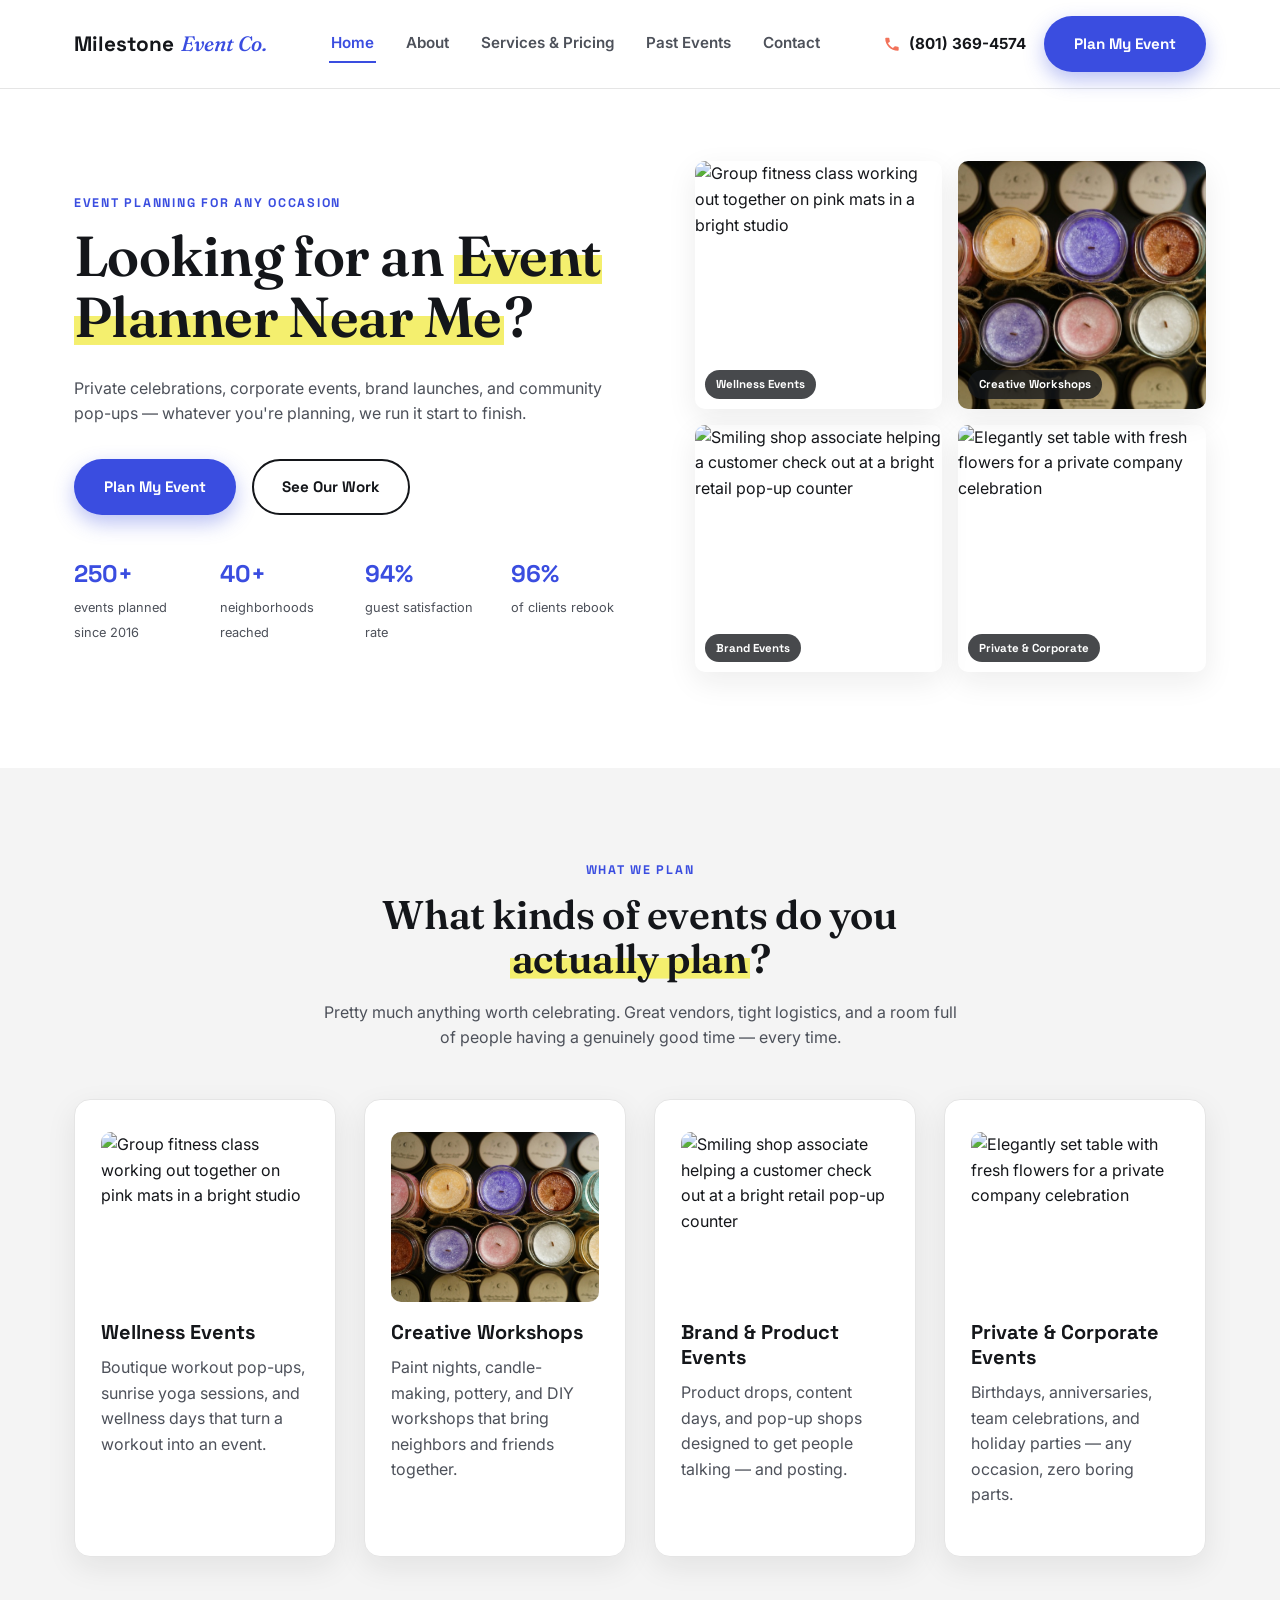
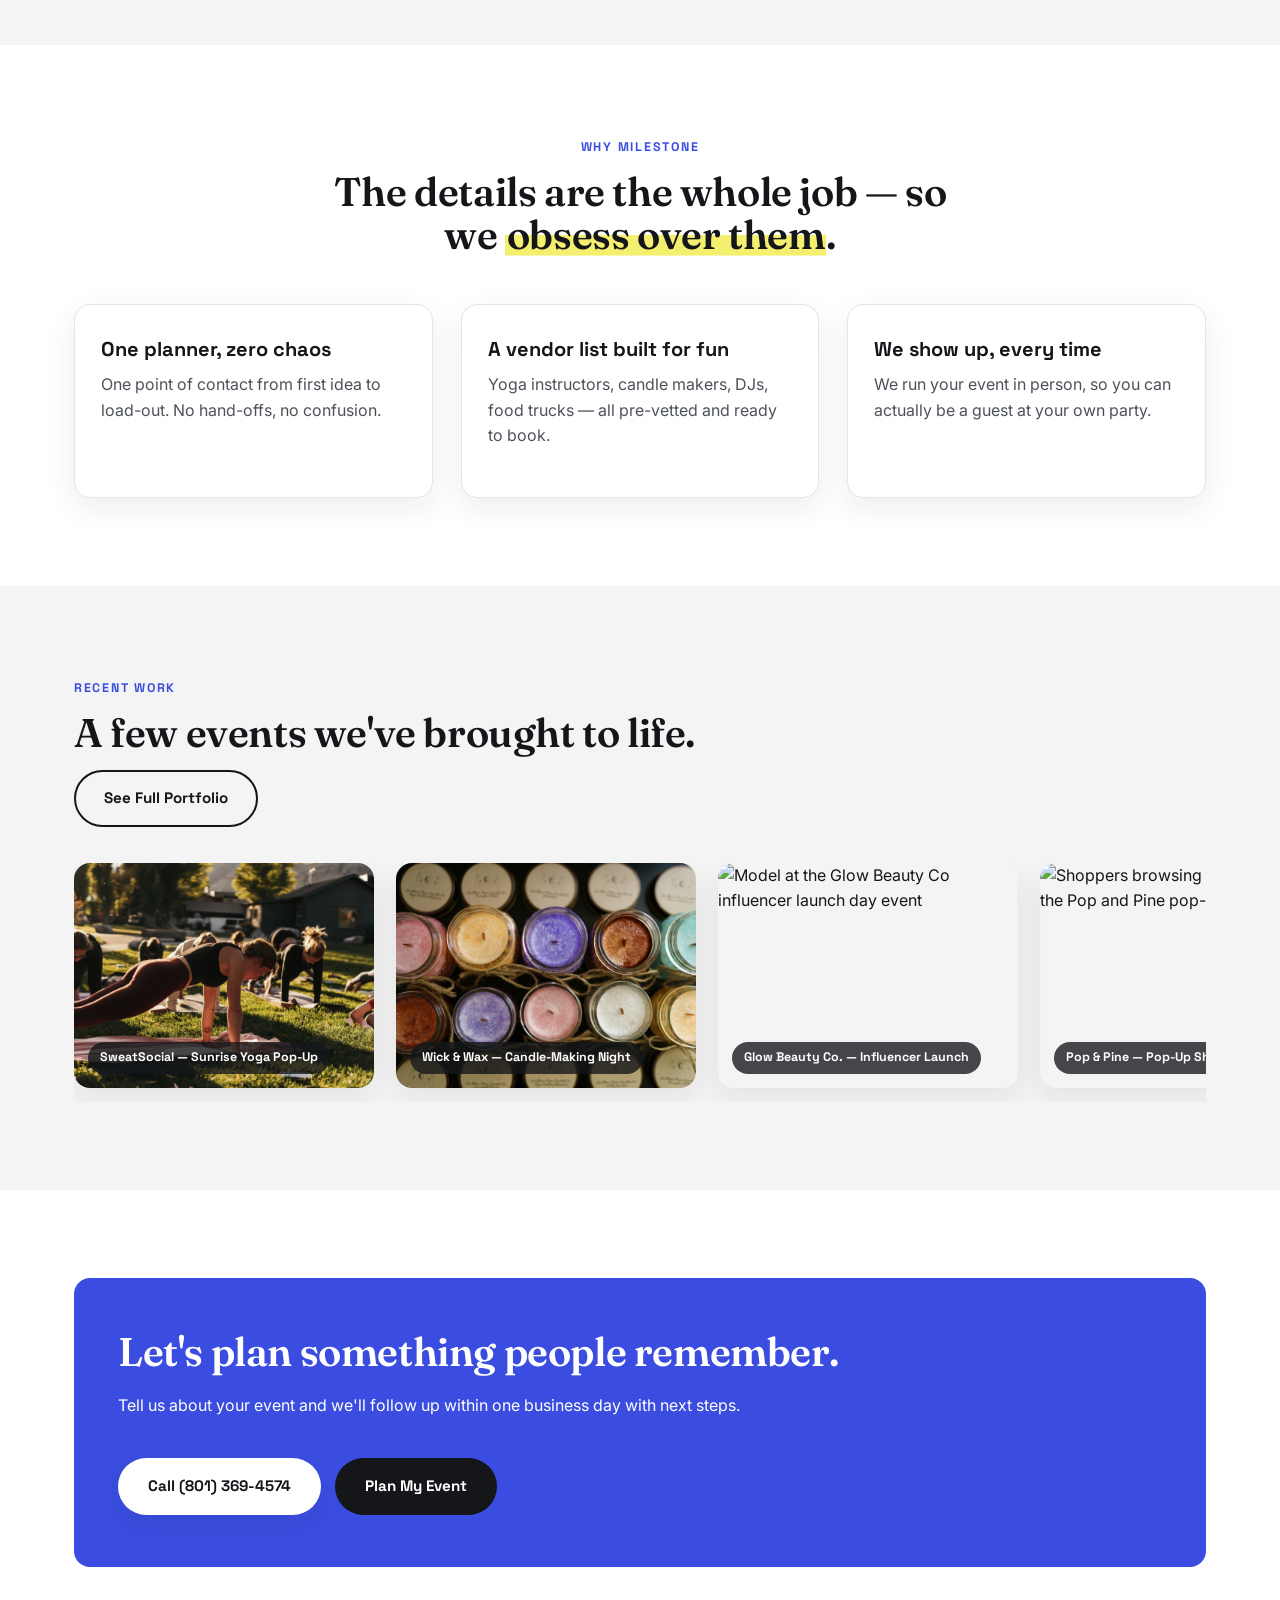
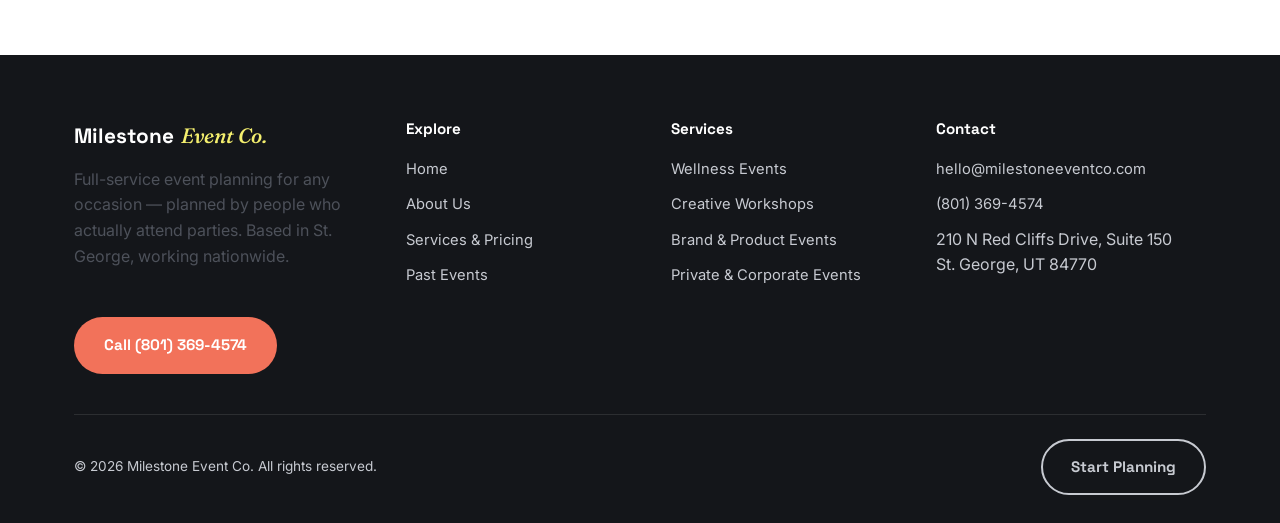
==== commit dbe1db3a: "Rephrase 'What We Plan' heading as a real buyer question Co-Authored-By: Claude Sonnet 5 <noreply@an" ====
--- a/index.html
+++ b/index.html
@@ -119,8 +119,8 @@
     <div class="container">
       <div class="section-head">
         <span class="eyebrow">What We Plan</span>
-        <h2>A sample of what we plan — <em class="hl">and that's just the start</em>.</h2>
-        <p>Whatever you're celebrating, we bring great vendors, tight logistics, and a room full of people having a genuinely good time.</p>
+        <h2>What kinds of events do you <em class="hl">actually plan</em>?</h2>
+        <p>Pretty much anything worth celebrating. Great vendors, tight logistics, and a room full of people having a genuinely good time — every time.</p>
       </div>
       <div class="grid grid-4 reveal-stagger">
         <div class="card service-card">
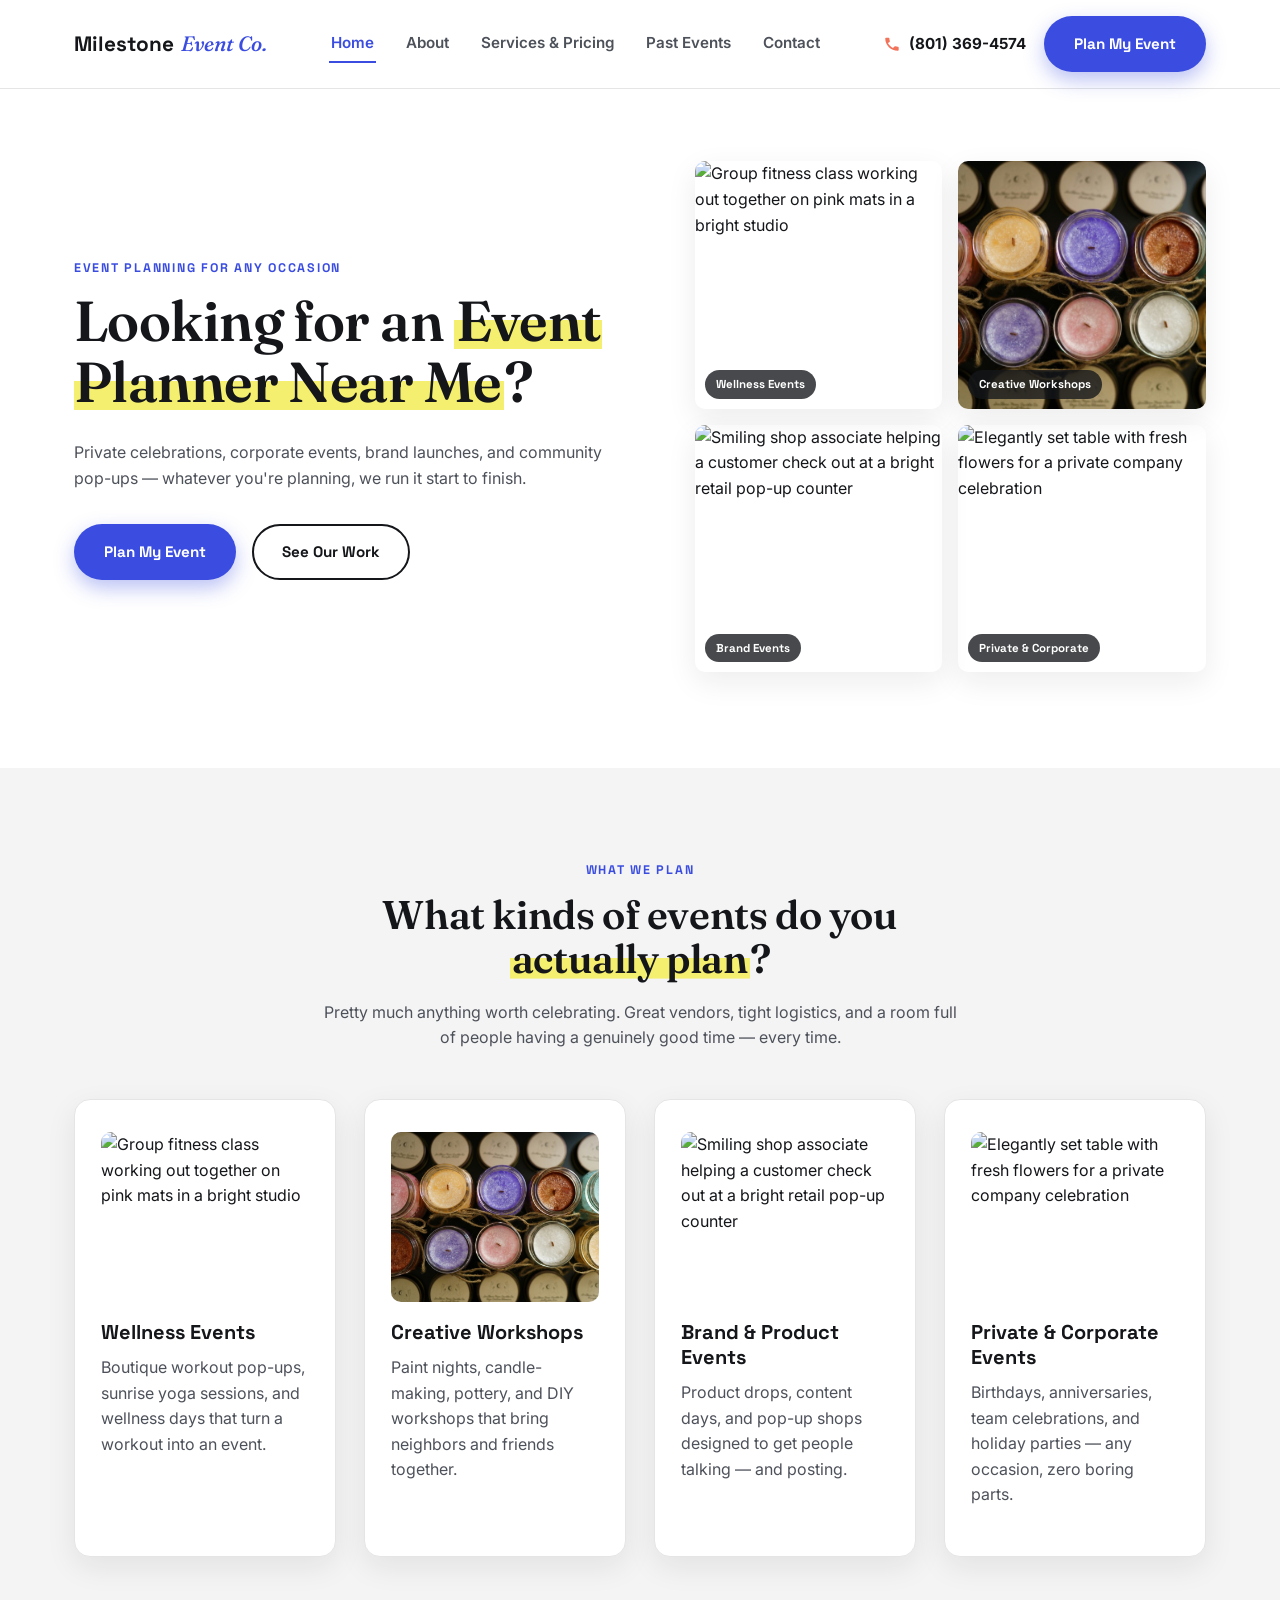
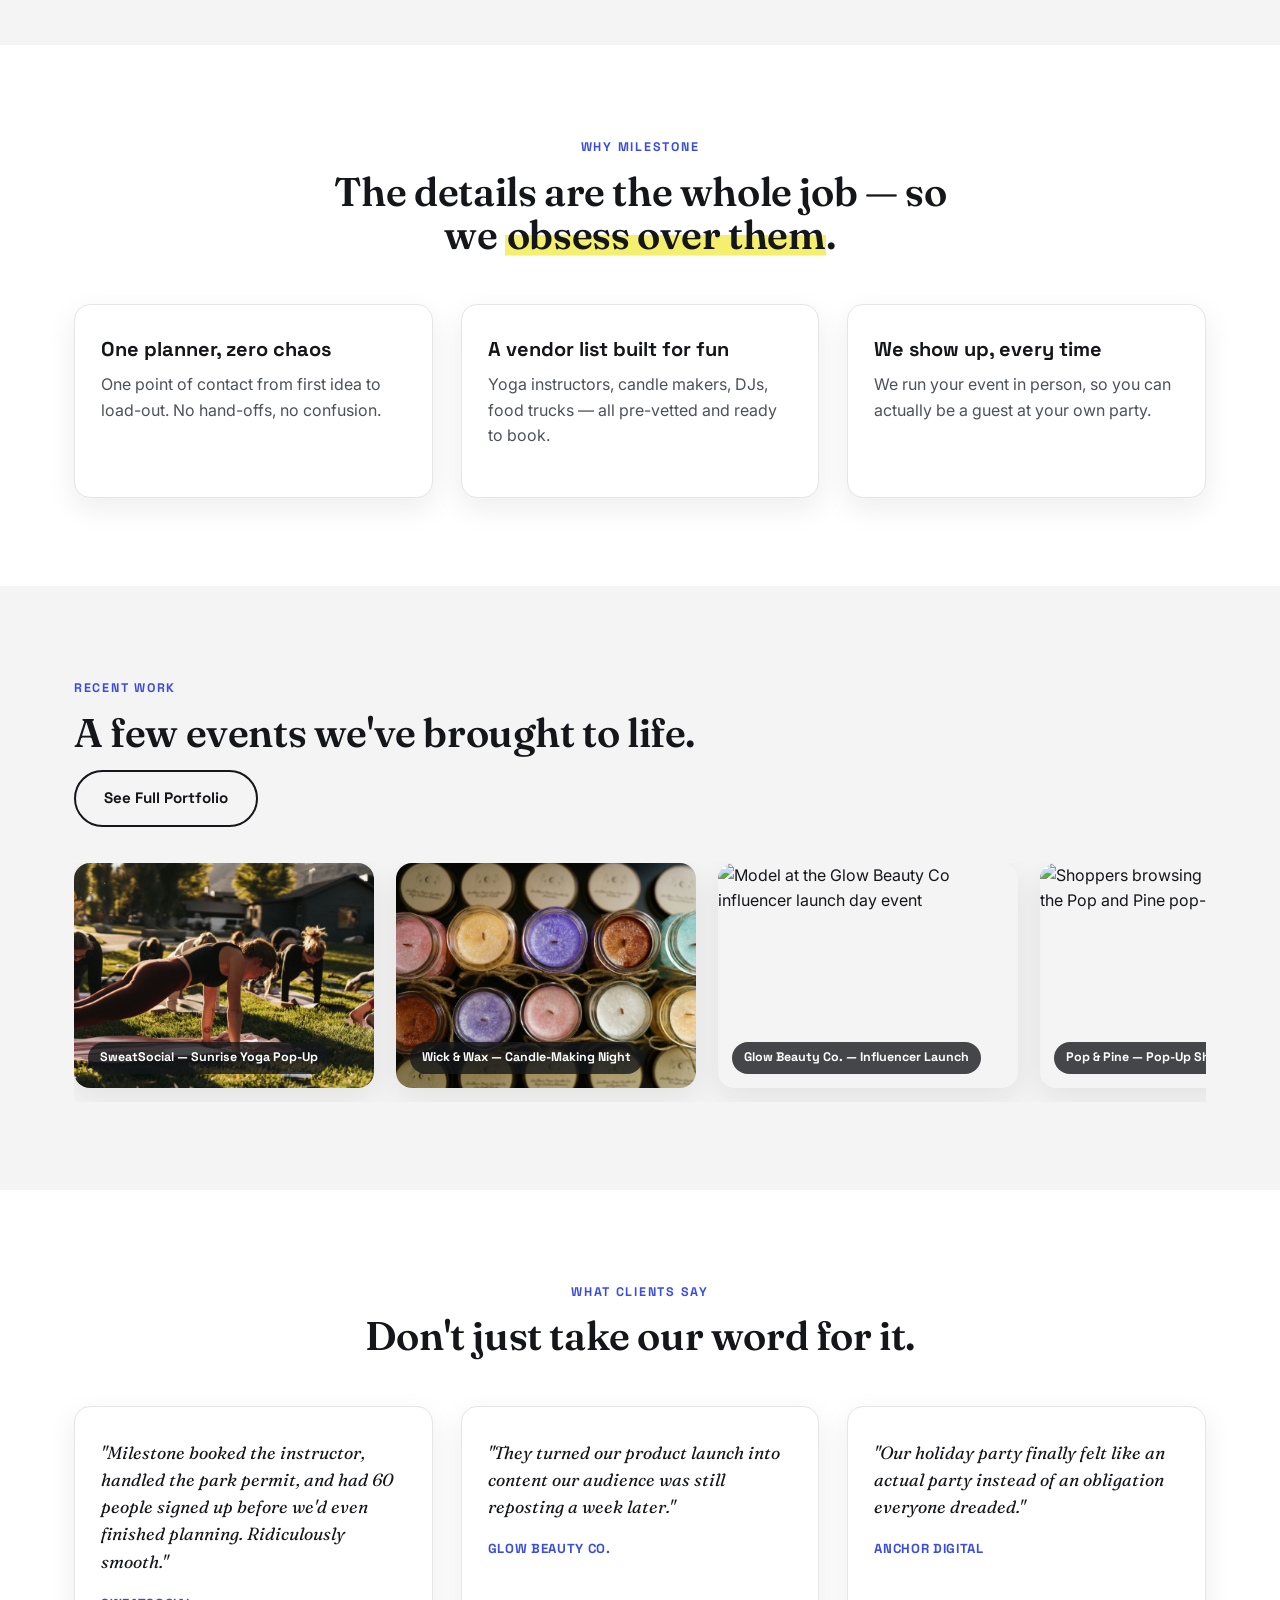
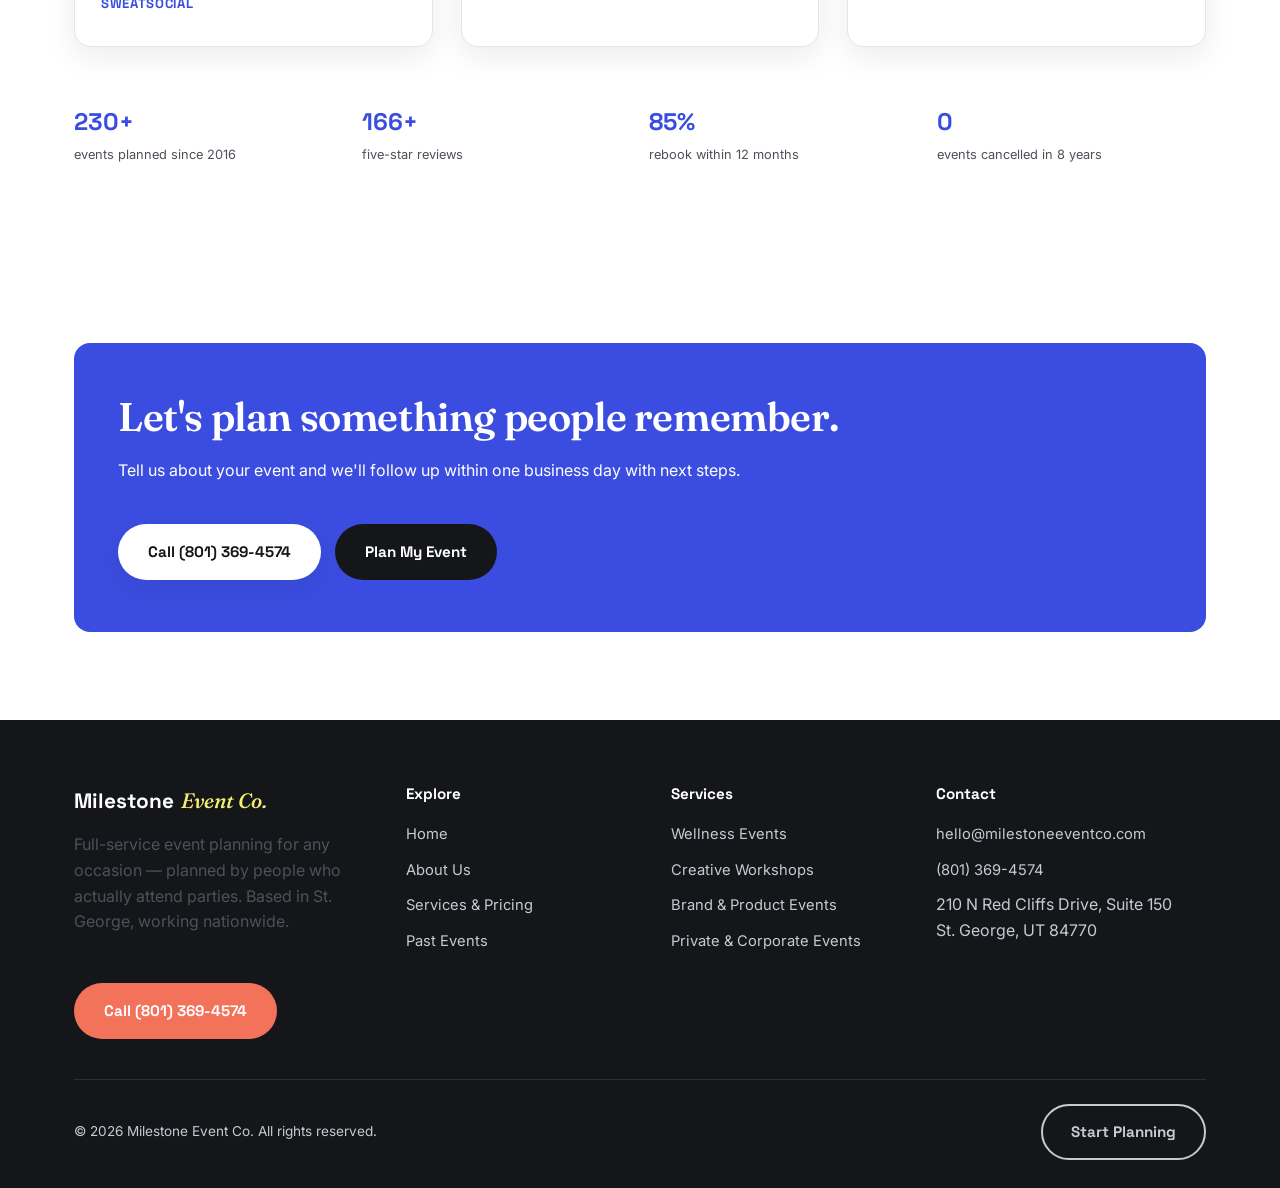
==== commit 94a926c3: "Replace hero stats with a testimonials section further down Move the stat counters out of the hero a" ====
--- a/index.html
+++ b/index.html
@@ -87,12 +87,6 @@
           <a href="contact.html" class="btn btn-primary">Plan My Event</a>
           <a href="past-events.html" class="btn btn-outline">See Our Work</a>
         </div>
-        <div class="hero-stats">
-          <div><strong data-count-to="250" data-count-suffix="+">0</strong><span>events planned since 2016</span></div>
-          <div><strong data-count-to="40" data-count-suffix="+">0</strong><span>neighborhoods reached</span></div>
-          <div><strong data-count-to="94" data-count-suffix="%">0</strong><span>guest satisfaction rate</span></div>
-          <div><strong data-count-to="96" data-count-suffix="%">0</strong><span>of clients rebook</span></div>
-        </div>
       </div>
       <div class="hero-collage">
         <div class="collage-item">
@@ -200,6 +194,35 @@
           <img src="https://images.unsplash.com/photo-1516997121675-4c2d1684aa3e?w=700&q=80&auto=format&fit=crop" alt="Wine glasses set out with warm, colorful lounge lighting at the Nightcap Social rooftop mixer">
           <span class="tag">Nightcap Social — Rooftop Mixer</span>
         </a>
+      </div>
+    </div>
+  </section>
+
+  <section>
+    <div class="container">
+      <div class="section-head">
+        <span class="eyebrow">What Clients Say</span>
+        <h2>Don't just take our word for it.</h2>
+      </div>
+      <div class="grid grid-3 reveal-stagger">
+        <div class="card testimonial-card">
+          <p class="quote">"Milestone booked the instructor, handled the park permit, and had 60 people signed up before we'd even finished planning. Ridiculously smooth."</p>
+          <div class="testimonial-author">SweatSocial</div>
+        </div>
+        <div class="card testimonial-card">
+          <p class="quote">"They turned our product launch into content our audience was still reposting a week later."</p>
+          <div class="testimonial-author">Glow Beauty Co.</div>
+        </div>
+        <div class="card testimonial-card">
+          <p class="quote">"Our holiday party finally felt like an actual party instead of an obligation everyone dreaded."</p>
+          <div class="testimonial-author">Anchor Digital</div>
+        </div>
+      </div>
+      <div class="hero-stats" style="margin-top:56px;">
+        <div><strong data-count-to="250" data-count-suffix="+">0</strong><span>events planned since 2016</span></div>
+        <div><strong data-count-to="180" data-count-suffix="+">0</strong><span>five-star reviews</span></div>
+        <div><strong data-count-to="92" data-count-suffix="%">0</strong><span>rebook within 12 months</span></div>
+        <div><strong data-count-to="0">0</strong><span>events cancelled in 8 years</span></div>
       </div>
     </div>
   </section>
--- a/styles.css
+++ b/styles.css
@@ -310,6 +310,24 @@
 
 @media (max-width: 560px) {
   .hero-stats { grid-template-columns: repeat(2, 1fr); row-gap: 24px; }
+}
+
+/* ---------- Testimonials ---------- */
+.testimonial-card .quote {
+  font-family: "Fraunces", serif;
+  font-style: italic;
+  font-size: 1.1rem;
+  line-height: 1.55;
+  color: var(--ink);
+  margin-bottom: 18px;
+}
+.testimonial-card .testimonial-author {
+  font-family: "Space Grotesk", sans-serif;
+  font-weight: 700;
+  font-size: 0.82rem;
+  text-transform: uppercase;
+  letter-spacing: 0.05em;
+  color: var(--cobalt);
 }
 
 /* Hero image collage */
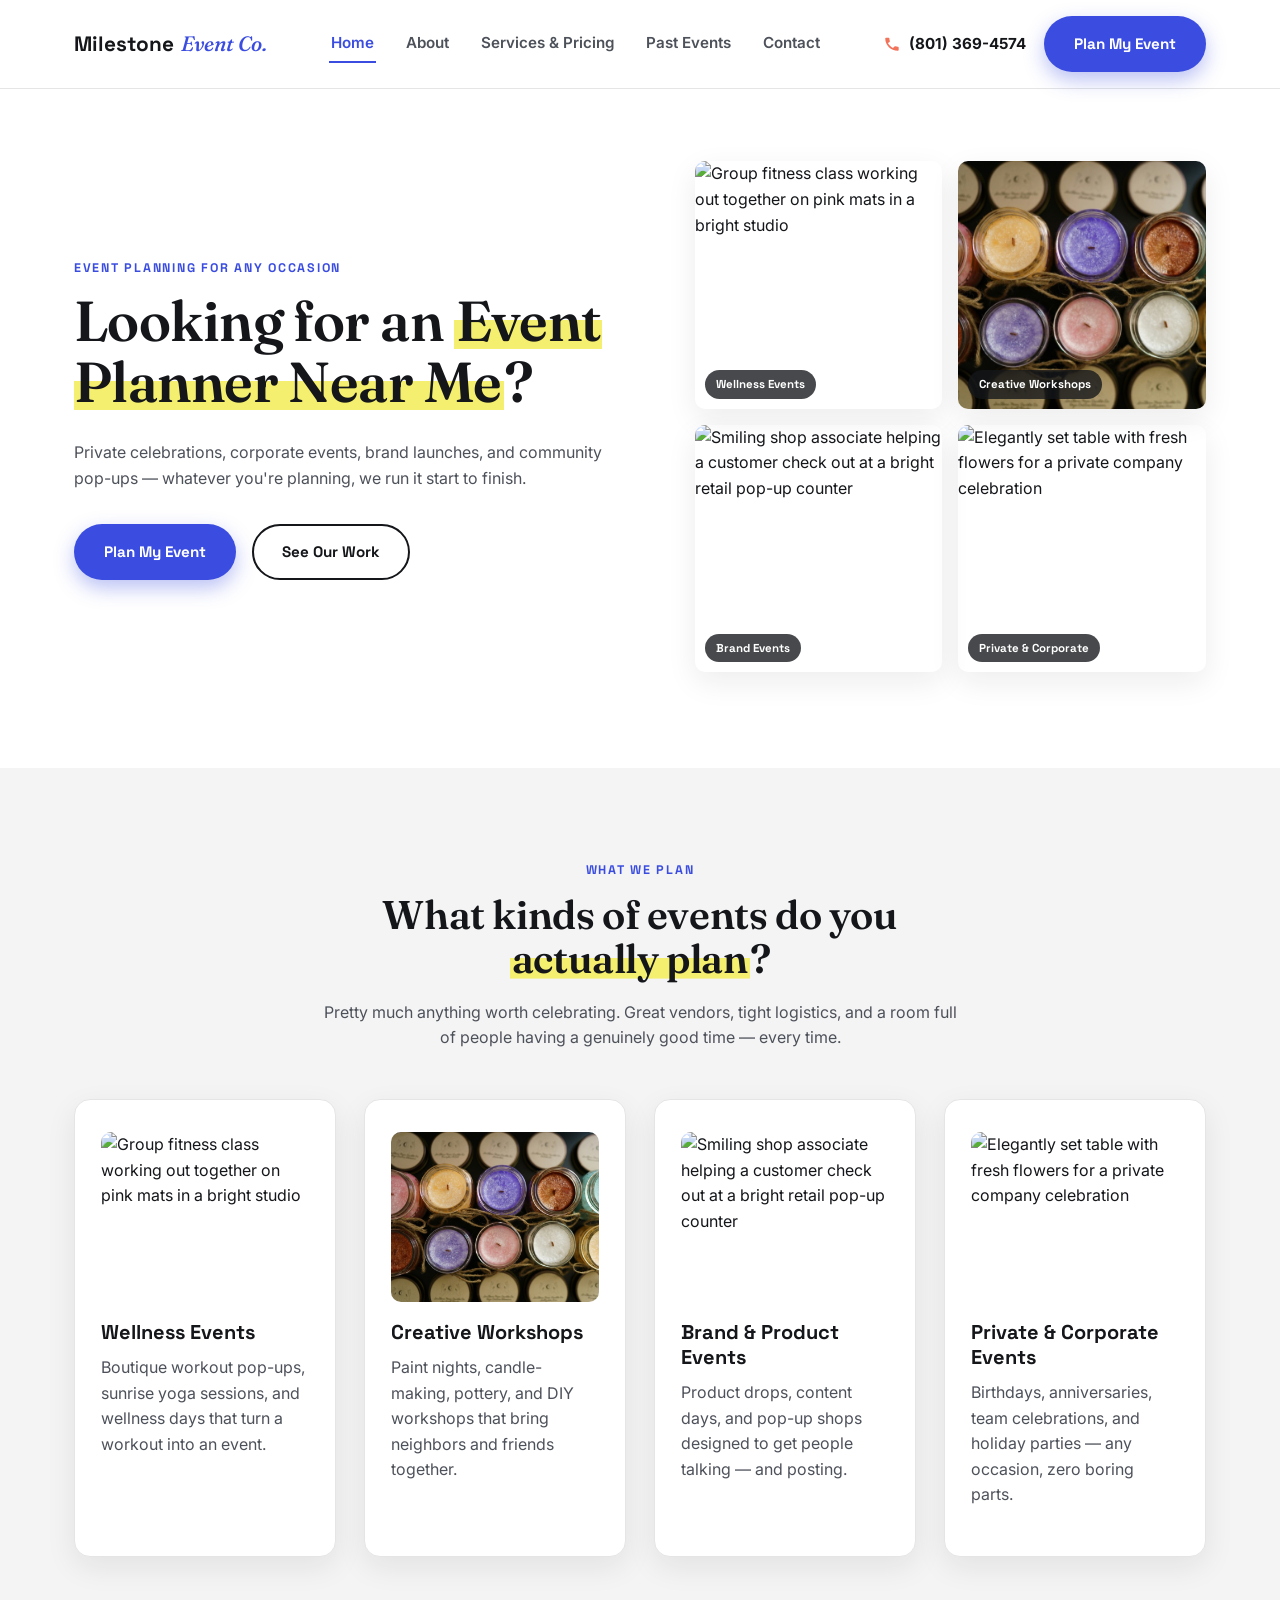
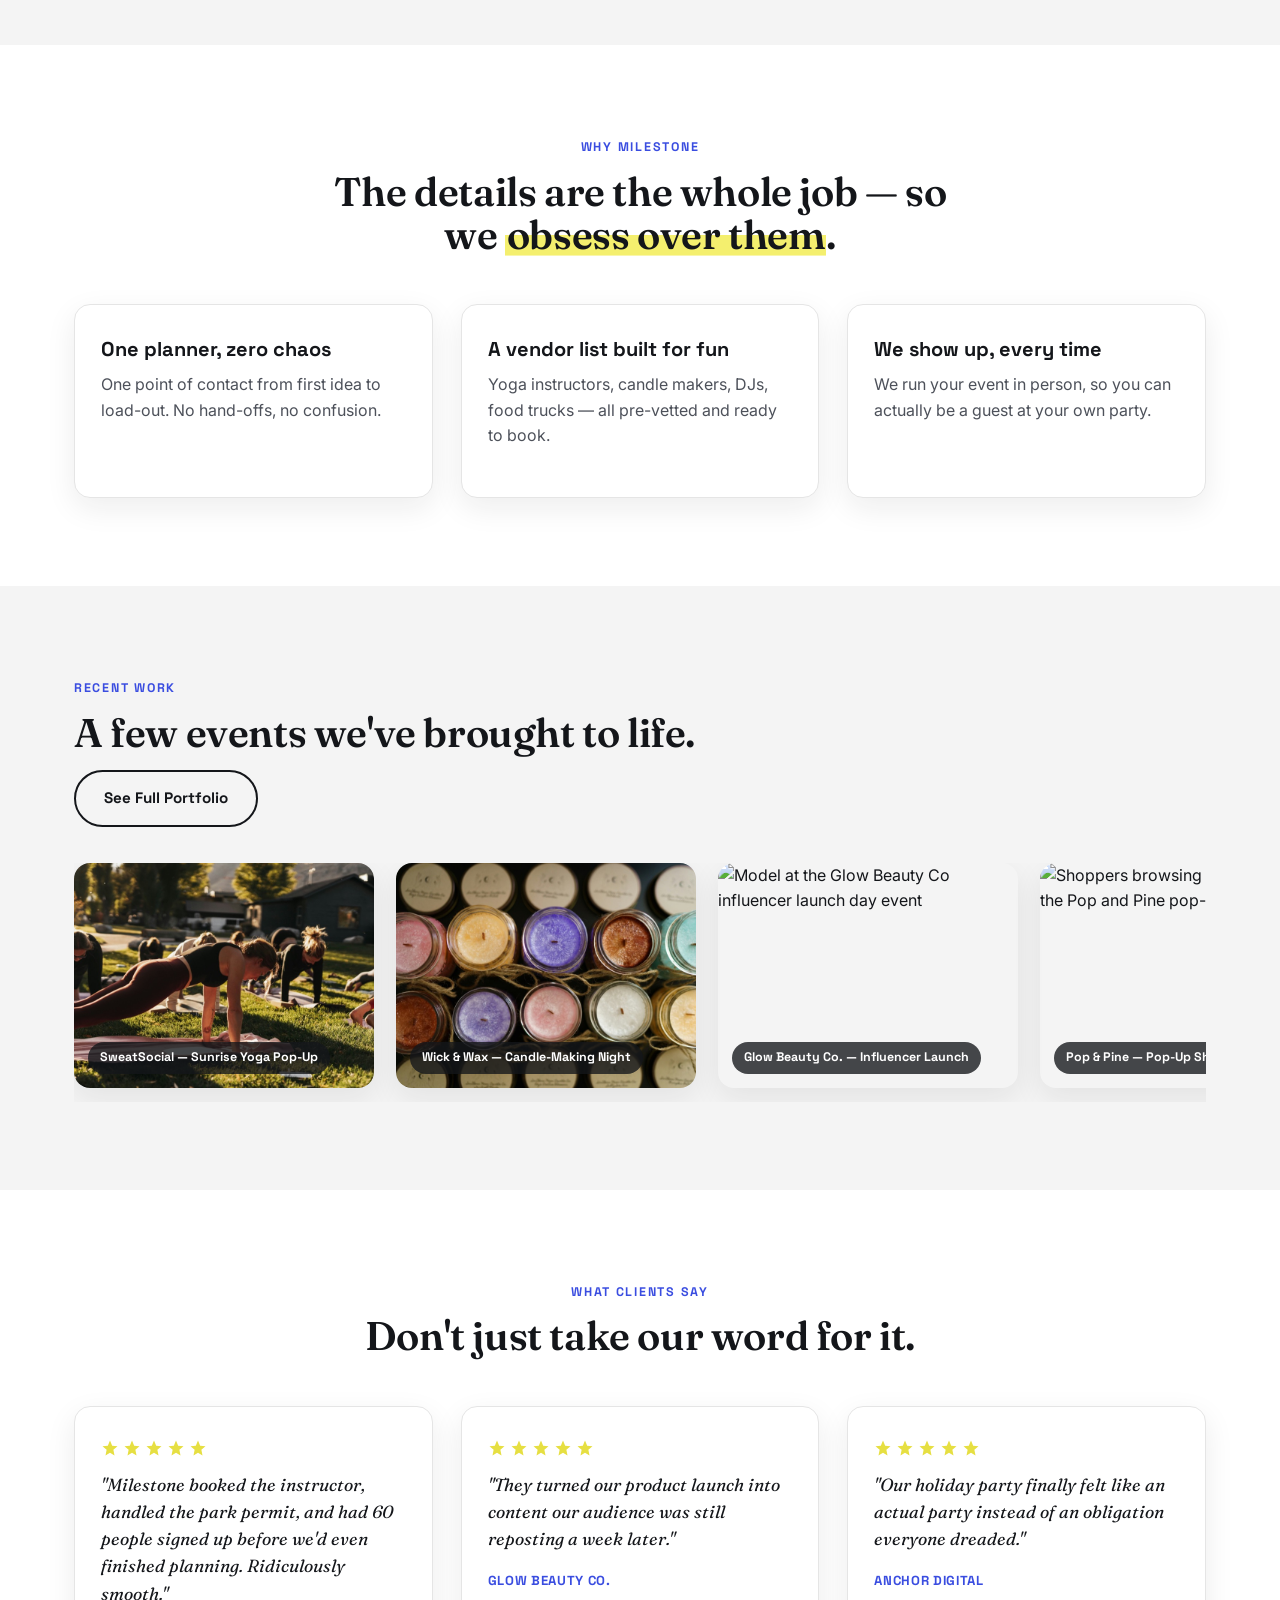
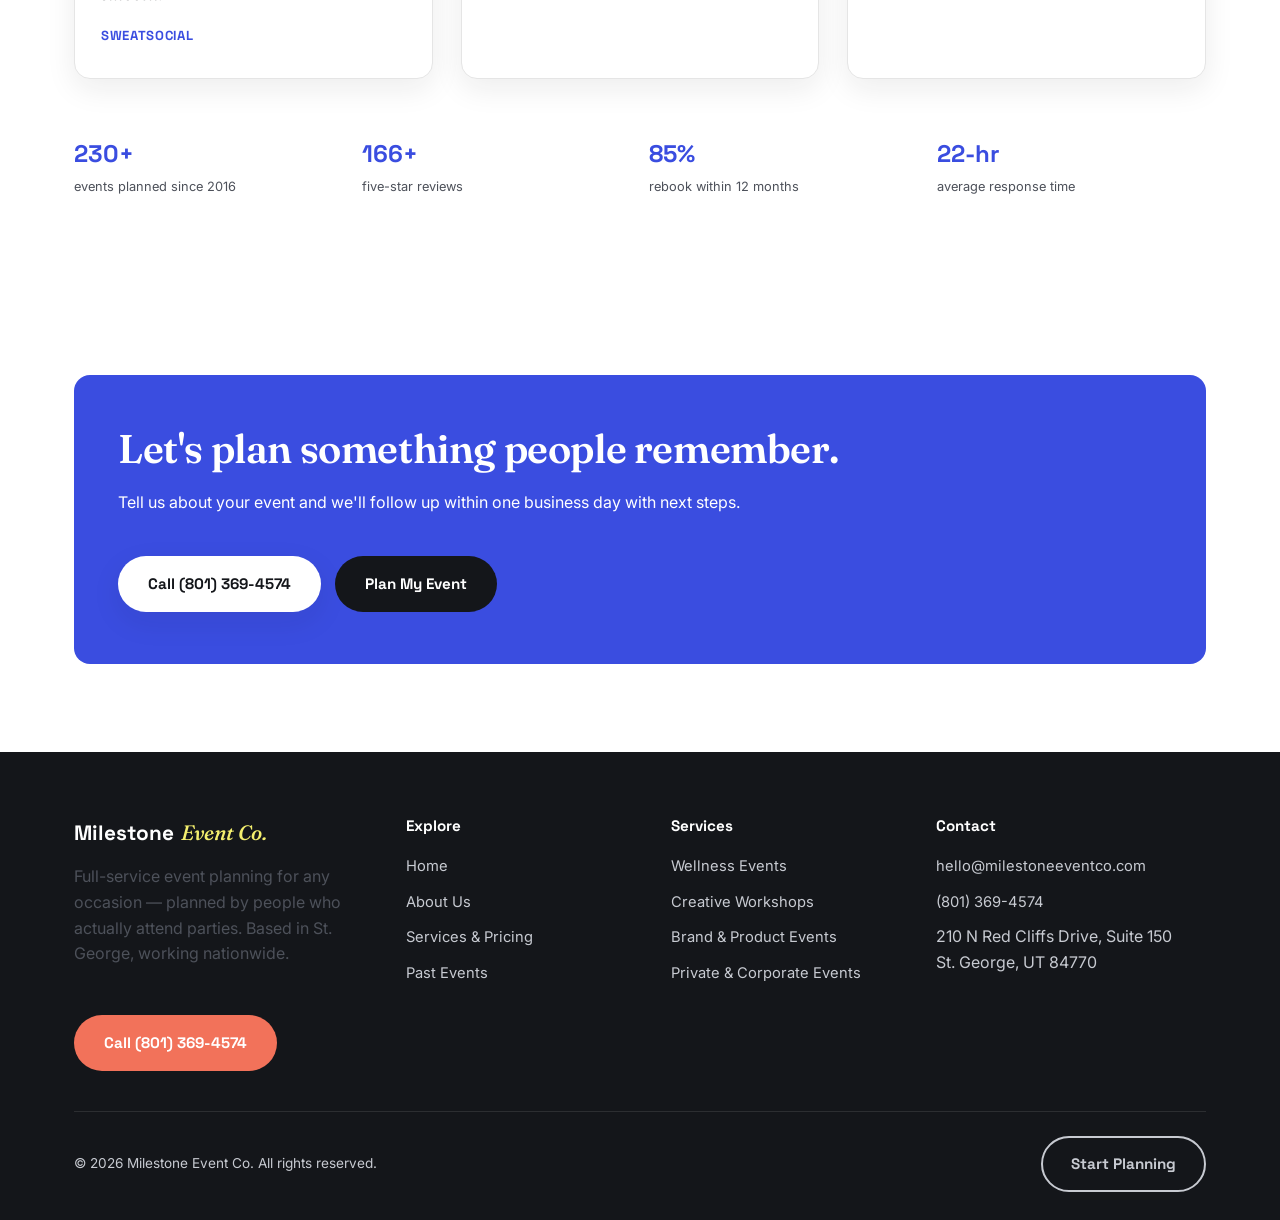
==== commit d268f8a3: "Add 5-star ratings to testimonials, swap cancellation stat for response time Co-Authored-By: Claude " ====
--- a/index.html
+++ b/index.html
@@ -206,14 +206,35 @@
       </div>
       <div class="grid grid-3 reveal-stagger">
         <div class="card testimonial-card">
+          <div class="stars">
+            <svg viewBox="0 0 24 24"><path d="M12 2l2.9 6.9L22 9.6l-5.5 4.8L18 22l-6-3.6L6 22l1.5-7.6L2 9.6l7.1-.7L12 2z"/></svg>
+            <svg viewBox="0 0 24 24"><path d="M12 2l2.9 6.9L22 9.6l-5.5 4.8L18 22l-6-3.6L6 22l1.5-7.6L2 9.6l7.1-.7L12 2z"/></svg>
+            <svg viewBox="0 0 24 24"><path d="M12 2l2.9 6.9L22 9.6l-5.5 4.8L18 22l-6-3.6L6 22l1.5-7.6L2 9.6l7.1-.7L12 2z"/></svg>
+            <svg viewBox="0 0 24 24"><path d="M12 2l2.9 6.9L22 9.6l-5.5 4.8L18 22l-6-3.6L6 22l1.5-7.6L2 9.6l7.1-.7L12 2z"/></svg>
+            <svg viewBox="0 0 24 24"><path d="M12 2l2.9 6.9L22 9.6l-5.5 4.8L18 22l-6-3.6L6 22l1.5-7.6L2 9.6l7.1-.7L12 2z"/></svg>
+          </div>
           <p class="quote">"Milestone booked the instructor, handled the park permit, and had 60 people signed up before we'd even finished planning. Ridiculously smooth."</p>
           <div class="testimonial-author">SweatSocial</div>
         </div>
         <div class="card testimonial-card">
+          <div class="stars">
+            <svg viewBox="0 0 24 24"><path d="M12 2l2.9 6.9L22 9.6l-5.5 4.8L18 22l-6-3.6L6 22l1.5-7.6L2 9.6l7.1-.7L12 2z"/></svg>
+            <svg viewBox="0 0 24 24"><path d="M12 2l2.9 6.9L22 9.6l-5.5 4.8L18 22l-6-3.6L6 22l1.5-7.6L2 9.6l7.1-.7L12 2z"/></svg>
+            <svg viewBox="0 0 24 24"><path d="M12 2l2.9 6.9L22 9.6l-5.5 4.8L18 22l-6-3.6L6 22l1.5-7.6L2 9.6l7.1-.7L12 2z"/></svg>
+            <svg viewBox="0 0 24 24"><path d="M12 2l2.9 6.9L22 9.6l-5.5 4.8L18 22l-6-3.6L6 22l1.5-7.6L2 9.6l7.1-.7L12 2z"/></svg>
+            <svg viewBox="0 0 24 24"><path d="M12 2l2.9 6.9L22 9.6l-5.5 4.8L18 22l-6-3.6L6 22l1.5-7.6L2 9.6l7.1-.7L12 2z"/></svg>
+          </div>
           <p class="quote">"They turned our product launch into content our audience was still reposting a week later."</p>
           <div class="testimonial-author">Glow Beauty Co.</div>
         </div>
         <div class="card testimonial-card">
+          <div class="stars">
+            <svg viewBox="0 0 24 24"><path d="M12 2l2.9 6.9L22 9.6l-5.5 4.8L18 22l-6-3.6L6 22l1.5-7.6L2 9.6l7.1-.7L12 2z"/></svg>
+            <svg viewBox="0 0 24 24"><path d="M12 2l2.9 6.9L22 9.6l-5.5 4.8L18 22l-6-3.6L6 22l1.5-7.6L2 9.6l7.1-.7L12 2z"/></svg>
+            <svg viewBox="0 0 24 24"><path d="M12 2l2.9 6.9L22 9.6l-5.5 4.8L18 22l-6-3.6L6 22l1.5-7.6L2 9.6l7.1-.7L12 2z"/></svg>
+            <svg viewBox="0 0 24 24"><path d="M12 2l2.9 6.9L22 9.6l-5.5 4.8L18 22l-6-3.6L6 22l1.5-7.6L2 9.6l7.1-.7L12 2z"/></svg>
+            <svg viewBox="0 0 24 24"><path d="M12 2l2.9 6.9L22 9.6l-5.5 4.8L18 22l-6-3.6L6 22l1.5-7.6L2 9.6l7.1-.7L12 2z"/></svg>
+          </div>
           <p class="quote">"Our holiday party finally felt like an actual party instead of an obligation everyone dreaded."</p>
           <div class="testimonial-author">Anchor Digital</div>
         </div>
@@ -222,7 +243,7 @@
         <div><strong data-count-to="250" data-count-suffix="+">0</strong><span>events planned since 2016</span></div>
         <div><strong data-count-to="180" data-count-suffix="+">0</strong><span>five-star reviews</span></div>
         <div><strong data-count-to="92" data-count-suffix="%">0</strong><span>rebook within 12 months</span></div>
-        <div><strong data-count-to="0">0</strong><span>events cancelled in 8 years</span></div>
+        <div><strong data-count-to="24" data-count-suffix="-hr">0</strong><span>average response time</span></div>
       </div>
     </div>
   </section>
--- a/styles.css
+++ b/styles.css
@@ -313,6 +313,16 @@
 }
 
 /* ---------- Testimonials ---------- */
+.testimonial-card .stars {
+  display: flex;
+  gap: 4px;
+  margin-bottom: 14px;
+}
+.testimonial-card .stars svg {
+  width: 18px;
+  height: 18px;
+  fill: var(--highlight-dark);
+}
 .testimonial-card .quote {
   font-family: "Fraunces", serif;
   font-style: italic;
